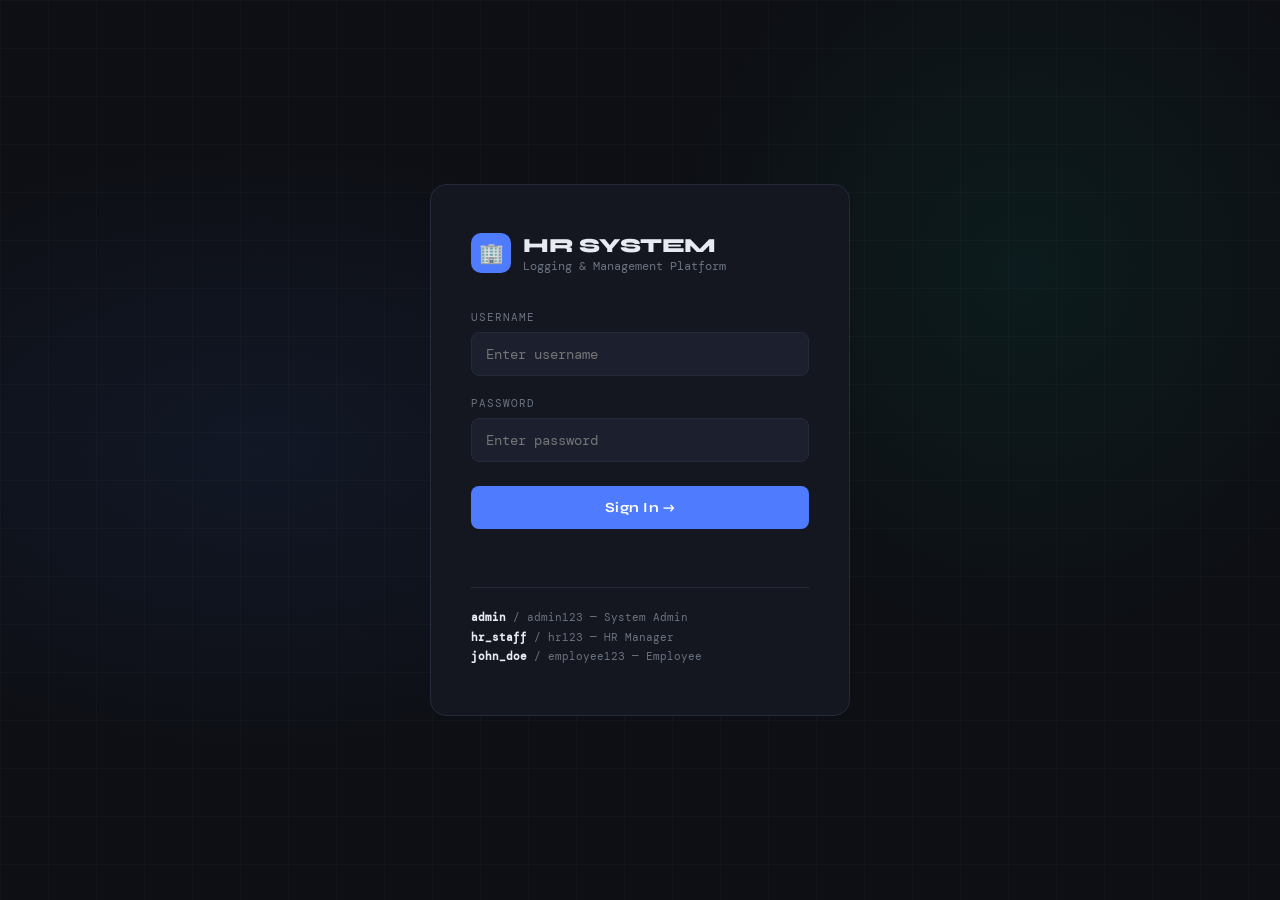
==== frontend/index.html @ c97684c4 "added user management edit functionality for admin" ====
<!DOCTYPE html>
<html lang="en">
<head>
<meta charset="UTF-8" />
<meta name="viewport" content="width=device-width, initial-scale=1.0"/>
<title>HR Logging System</title>
<link href="https://fonts.googleapis.com/css2?family=DM+Mono:wght@300;400;500&family=Syne:wght@400;600;700;800&display=swap" rel="stylesheet"/>
<style>
/* ── RESET & VARS ─────────────────────────────── */
*, *::before, *::after { box-sizing: border-box; margin: 0; padding: 0; }

:root {
  --bg:        #0d0f14;
  --surface:   #141720;
  --panel:     #1b1f2e;
  --border:    #252a3a;
  --accent:    #4f7cff;
  --accent2:   #00e5b0;
  --warn:      #ff6b3d;
  --text:      #e8eaf2;
  --muted:     #6b7280;
  --success:   #22c55e;
  --danger:    #ef4444;
  --pending:   #f59e0b;
  --radius:    8px;
  --mono:      'DM Mono', monospace;
  --display:   'Syne', sans-serif;
}

html, body { height: 100%; background: var(--bg); color: var(--text); font-family: var(--mono); font-size: 14px; }

/* ── SCROLLBAR ──────────────────────────────────── */
::-webkit-scrollbar { width: 4px; }
::-webkit-scrollbar-track { background: var(--bg); }
::-webkit-scrollbar-thumb { background: var(--border); border-radius: 2px; }

/* ── LOGIN PAGE ─────────────────────────────────── */
#login-page {
  min-height: 100vh;
  display: flex;
  align-items: center;
  justify-content: center;
  background: var(--bg);
  position: relative;
  overflow: hidden;
}
#login-page::before {
  content: '';
  position: absolute;
  inset: 0;
  background:
    radial-gradient(ellipse 60% 50% at 20% 50%, rgba(79,124,255,0.08) 0%, transparent 70%),
    radial-gradient(ellipse 40% 60% at 80% 30%, rgba(0,229,176,0.06) 0%, transparent 70%);
  pointer-events: none;
}
.login-grid {
  position: absolute;
  inset: 0;
  background-image:
    linear-gradient(rgba(255,255,255,0.02) 1px, transparent 1px),
    linear-gradient(90deg, rgba(255,255,255,0.02) 1px, transparent 1px);
  background-size: 48px 48px;
  pointer-events: none;
}
.login-card {
  position: relative;
  z-index: 1;
  width: 420px;
  background: var(--surface);
  border: 1px solid var(--border);
  border-radius: 16px;
  padding: 48px 40px;
  animation: fadeUp 0.5s ease both;
}
@keyframes fadeUp {
  from { opacity: 0; transform: translateY(24px); }
  to   { opacity: 1; transform: translateY(0); }
}
.login-logo {
  display: flex;
  align-items: center;
  gap: 12px;
  margin-bottom: 36px;
}
.login-logo-icon {
  width: 40px; height: 40px;
  background: var(--accent);
  border-radius: 10px;
  display: flex; align-items: center; justify-content: center;
  font-size: 20px;
}
.login-logo h1 {
  font-family: var(--display);
  font-size: 20px;
  font-weight: 800;
  letter-spacing: -0.5px;
}
.login-logo span { color: var(--muted); font-size: 12px; font-weight: 400; display: block; }
.login-label { font-size: 11px; color: var(--muted); letter-spacing: 1px; text-transform: uppercase; margin-bottom: 8px; display: block; }
.login-input {
  width: 100%;
  background: var(--panel);
  border: 1px solid var(--border);
  border-radius: var(--radius);
  padding: 12px 14px;
  color: var(--text);
  font-family: var(--mono);
  font-size: 14px;
  outline: none;
  transition: border-color 0.2s;
  margin-bottom: 20px;
}
.login-input:focus { border-color: var(--accent); }
.login-btn {
  width: 100%;
  background: var(--accent);
  color: #fff;
  border: none;
  border-radius: var(--radius);
  padding: 13px;
  font-family: var(--display);
  font-size: 14px;
  font-weight: 700;
  letter-spacing: 0.5px;
  cursor: pointer;
  transition: opacity 0.2s, transform 0.1s;
  margin-top: 4px;
}
.login-btn:hover { opacity: 0.88; }
.login-btn:active { transform: scale(0.98); }
.login-error { color: var(--danger); font-size: 12px; margin-top: 12px; text-align: center; min-height: 18px; }
.login-hint {
  margin-top: 28px;
  border-top: 1px solid var(--border);
  padding-top: 20px;
  font-size: 11px;
  color: var(--muted);
  line-height: 1.8;
}
.login-hint strong { color: var(--text); }

/* ── APP SHELL ──────────────────────────────────── */
#app { display: none; height: 100vh; flex-direction: column; }
#app.visible { display: flex; }

.topbar {
  height: 56px;
  background: var(--surface);
  border-bottom: 1px solid var(--border);
  display: flex;
  align-items: center;
  padding: 0 24px;
  gap: 16px;
  flex-shrink: 0;
}
.topbar-brand {
  font-family: var(--display);
  font-size: 16px;
  font-weight: 800;
  letter-spacing: -0.3px;
  display: flex;
  align-items: center;
  gap: 8px;
}
.topbar-brand-dot { width: 8px; height: 8px; background: var(--accent); border-radius: 50%; }
.topbar-sep { flex: 1; }
.topbar-user {
  display: flex;
  align-items: center;
  gap: 10px;
  font-size: 13px;
}
.topbar-avatar {
  width: 30px; height: 30px;
  background: var(--accent);
  border-radius: 50%;
  display: flex; align-items: center; justify-content: center;
  font-size: 12px;
  font-weight: 600;
  color: #fff;
}
.topbar-role {
  background: var(--panel);
  border: 1px solid var(--border);
  border-radius: 4px;
  padding: 2px 8px;
  font-size: 10px;
  letter-spacing: 1px;
  text-transform: uppercase;
  color: var(--accent2);
}
.logout-btn {
  background: transparent;
  border: 1px solid var(--border);
  color: var(--muted);
  border-radius: var(--radius);
  padding: 5px 12px;
  font-family: var(--mono);
  font-size: 12px;
  cursor: pointer;
  transition: all 0.2s;
}
.logout-btn:hover { border-color: var(--danger); color: var(--danger); }

.main-layout {
  display: flex;
  flex: 1;
  overflow: hidden;
}

/* ── SIDEBAR ────────────────────────────────────── */
.sidebar {
  width: 220px;
  background: var(--surface);
  border-right: 1px solid var(--border);
  display: flex;
  flex-direction: column;
  padding: 20px 0;
  flex-shrink: 0;
  overflow-y: auto;
}
.nav-section { padding: 0 12px; margin-bottom: 24px; }
.nav-label { font-size: 10px; color: var(--muted); letter-spacing: 1.5px; text-transform: uppercase; padding: 0 8px; margin-bottom: 8px; display: block; }
.nav-item {
  display: flex;
  align-items: center;
  gap: 10px;
  padding: 9px 10px;
  border-radius: var(--radius);
  color: var(--muted);
  cursor: pointer;
  font-size: 13px;
  transition: all 0.15s;
  border: 1px solid transparent;
  margin-bottom: 2px;
  user-select: none;
}
.nav-item:hover { background: var(--panel); color: var(--text); }
.nav-item.active { background: rgba(79,124,255,0.12); color: var(--accent); border-color: rgba(79,124,255,0.2); }
.nav-icon { font-size: 15px; width: 18px; text-align: center; }

/* ── CONTENT ────────────────────────────────────── */
.content {
  flex: 1;
  overflow-y: auto;
  padding: 28px 32px;
  background: var(--bg);
}
.page { display: none; animation: fadeIn 0.25s ease; }
.page.active { display: block; }
@keyframes fadeIn { from { opacity: 0; } to { opacity: 1; } }

.page-header {
  display: flex;
  align-items: flex-start;
  justify-content: space-between;
  margin-bottom: 28px;
}
.page-title { font-family: var(--display); font-size: 22px; font-weight: 800; letter-spacing: -0.5px; }
.page-sub { color: var(--muted); font-size: 12px; margin-top: 4px; }

/* ── STAT CARDS ─────────────────────────────────── */
.stats-grid { display: grid; grid-template-columns: repeat(auto-fit, minmax(180px, 1fr)); gap: 16px; margin-bottom: 28px; }
.stat-card {
  background: var(--surface);
  border: 1px solid var(--border);
  border-radius: 12px;
  padding: 20px;
  position: relative;
  overflow: hidden;
}
.stat-card::before {
  content: '';
  position: absolute;
  top: 0; left: 0; right: 0;
  height: 2px;
  background: var(--accent);
}
.stat-card.green::before { background: var(--success); }
.stat-card.amber::before { background: var(--pending); }
.stat-card.red::before   { background: var(--danger); }
.stat-label { font-size: 11px; color: var(--muted); text-transform: uppercase; letter-spacing: 1px; margin-bottom: 10px; }
.stat-value { font-family: var(--display); font-size: 32px; font-weight: 800; letter-spacing: -1px; }
.stat-icon { position: absolute; right: 16px; top: 16px; font-size: 22px; opacity: 0.2; }

/* ── TABLE ──────────────────────────────────────── */
.table-wrap {
  background: var(--surface);
  border: 1px solid var(--border);
  border-radius: 12px;
  overflow: hidden;
  margin-bottom: 24px;
}
.table-header {
  padding: 16px 20px;
  border-bottom: 1px solid var(--border);
  display: flex;
  align-items: center;
  justify-content: space-between;
}
.table-title { font-family: var(--display); font-size: 14px; font-weight: 700; }
table { width: 100%; border-collapse: collapse; }
th {
  text-align: left;
  padding: 10px 16px;
  font-size: 10px;
  letter-spacing: 1.2px;
  text-transform: uppercase;
  color: var(--muted);
  background: var(--panel);
  border-bottom: 1px solid var(--border);
  font-weight: 500;
}
td {
  padding: 12px 16px;
  border-bottom: 1px solid rgba(37,42,58,0.6);
  font-size: 13px;
  vertical-align: middle;
}
tr:last-child td { border-bottom: none; }
tr:hover td { background: rgba(255,255,255,0.015); }

/* ── BADGES ─────────────────────────────────────── */
.badge {
  display: inline-block;
  padding: 2px 9px;
  border-radius: 20px;
  font-size: 10px;
  letter-spacing: 0.5px;
  text-transform: uppercase;
  font-weight: 500;
}
.badge-pending  { background: rgba(245,158,11,0.15);  color: var(--pending); border: 1px solid rgba(245,158,11,0.3); }
.badge-approved { background: rgba(34,197,94,0.15);   color: var(--success); border: 1px solid rgba(34,197,94,0.3); }
.badge-rejected { background: rgba(239,68,68,0.15);   color: var(--danger);  border: 1px solid rgba(239,68,68,0.3); }
.badge-admin    { background: rgba(239,68,68,0.12);   color: #f87171;        border: 1px solid rgba(239,68,68,0.2); }
.badge-hr       { background: rgba(0,229,176,0.12);   color: var(--accent2); border: 1px solid rgba(0,229,176,0.2); }
.badge-employee { background: rgba(79,124,255,0.12);  color: var(--accent);  border: 1px solid rgba(79,124,255,0.2); }

/* ── BUTTONS ─────────────────────────────────────── */
.btn {
  padding: 8px 16px;
  border-radius: var(--radius);
  border: none;
  font-family: var(--mono);
  font-size: 12px;
  cursor: pointer;
  transition: all 0.15s;
  display: inline-flex;
  align-items: center;
  gap: 6px;
}
.btn-primary { background: var(--accent); color: #fff; }
.btn-primary:hover { opacity: 0.85; }
.btn-success { background: rgba(34,197,94,0.15); color: var(--success); border: 1px solid rgba(34,197,94,0.3); }
.btn-success:hover { background: rgba(34,197,94,0.25); }
.btn-danger  { background: rgba(239,68,68,0.15);  color: var(--danger);  border: 1px solid rgba(239,68,68,0.3); }
.btn-danger:hover  { background: rgba(239,68,68,0.25); }
.btn-ghost   { background: transparent; color: var(--muted); border: 1px solid var(--border); }
.btn-ghost:hover   { color: var(--text); border-color: var(--muted); }
.btn-sm { padding: 5px 10px; font-size: 11px; }

/* ── FORMS & MODALS ──────────────────────────────── */
.modal-overlay {
  position: fixed; inset: 0;
  background: rgba(0,0,0,0.7);
  display: flex; align-items: center; justify-content: center;
  z-index: 1000;
  opacity: 0; pointer-events: none;
  transition: opacity 0.2s;
}
.modal-overlay.open { opacity: 1; pointer-events: all; }
.modal {
  background: var(--surface);
  border: 1px solid var(--border);
  border-radius: 16px;
  padding: 32px;
  width: 460px;
  max-width: 95vw;
  transform: translateY(16px);
  transition: transform 0.2s;
  max-height: 90vh;
  overflow-y: auto;
}
.modal-overlay.open .modal { transform: translateY(0); }
.modal-title { font-family: var(--display); font-size: 18px; font-weight: 700; margin-bottom: 24px; }
.form-row { margin-bottom: 16px; }
.form-label { font-size: 11px; color: var(--muted); letter-spacing: 1px; text-transform: uppercase; display: block; margin-bottom: 6px; }
.form-input, .form-select, .form-textarea {
  width: 100%;
  background: var(--panel);
  border: 1px solid var(--border);
  border-radius: var(--radius);
  padding: 10px 12px;
  color: var(--text);
  font-family: var(--mono);
  font-size: 13px;
  outline: none;
  transition: border-color 0.2s;
}
.form-input:focus, .form-select:focus, .form-textarea:focus { border-color: var(--accent); }
.form-select option { background: var(--panel); }
.form-textarea { resize: vertical; min-height: 80px; }
.form-row-2 { display: grid; grid-template-columns: 1fr 1fr; gap: 12px; }
.modal-actions { display: flex; gap: 10px; justify-content: flex-end; margin-top: 24px; }

/* ── ATTENDANCE CLOCK ─────────────────────────────── */
.clock-card {
  background: var(--surface);
  border: 1px solid var(--border);
  border-radius: 16px;
  padding: 32px;
  display: flex;
  align-items: center;
  gap: 32px;
  margin-bottom: 24px;
}
.clock-time {
  font-family: var(--display);
  font-size: 48px;
  font-weight: 800;
  letter-spacing: -2px;
  color: var(--accent);
  min-width: 200px;
}
.clock-date { color: var(--muted); font-size: 13px; margin-top: 4px; }
.clock-actions { display: flex; gap: 12px; }
.clock-btn {
  padding: 14px 28px;
  border-radius: 10px;
  border: none;
  font-family: var(--display);
  font-size: 14px;
  font-weight: 700;
  cursor: pointer;
  transition: all 0.15s;
}
.clock-in  { background: var(--success); color: #fff; }
.clock-in:hover  { opacity: 0.85; }
.clock-out { background: var(--danger); color: #fff; }
.clock-out:hover { opacity: 0.85; }
.clock-btn:disabled { opacity: 0.35; cursor: not-allowed; }

/* ── TOAST ───────────────────────────────────────── */
#toast {
  position: fixed; bottom: 28px; right: 28px;
  background: var(--panel);
  border: 1px solid var(--border);
  border-radius: 10px;
  padding: 14px 20px;
  font-size: 13px;
  z-index: 9999;
  transform: translateY(80px);
  opacity: 0;
  transition: all 0.3s;
  max-width: 320px;
}
#toast.show { transform: translateY(0); opacity: 1; }
#toast.success { border-color: rgba(34,197,94,0.4); color: var(--success); }
#toast.error   { border-color: rgba(239,68,68,0.4);  color: var(--danger); }

/* ── EMPTY STATE ─────────────────────────────────── */
.empty {
  text-align: center;
  padding: 48px 24px;
  color: var(--muted);
  font-size: 13px;
}
.empty-icon { font-size: 32px; margin-bottom: 12px; }

/* ── PROFILE CARD ────────────────────────────────── */
.profile-card {
  background: var(--surface);
  border: 1px solid var(--border);
  border-radius: 16px;
  padding: 32px;
  display: flex;
  align-items: center;
  gap: 24px;
  margin-bottom: 24px;
}
.profile-avatar {
  width: 64px; height: 64px;
  background: linear-gradient(135deg, var(--accent), var(--accent2));
  border-radius: 16px;
  display: flex; align-items: center; justify-content: center;
  font-family: var(--display);
  font-size: 24px;
  font-weight: 800;
  color: #fff;
  flex-shrink: 0;
}
.profile-name { font-family: var(--display); font-size: 20px; font-weight: 700; }
.profile-meta { color: var(--muted); font-size: 12px; margin-top: 4px; }
.profile-meta span { color: var(--text); }

.info-grid {
  display: grid;
  grid-template-columns: repeat(auto-fit, minmax(200px, 1fr));
  gap: 16px;
  margin-bottom: 24px;
}
.info-item {
  background: var(--surface);
  border: 1px solid var(--border);
  border-radius: 10px;
  padding: 16px;
}
.info-key { font-size: 10px; color: var(--muted); letter-spacing: 1px; text-transform: uppercase; margin-bottom: 6px; }
.info-val { font-size: 14px; color: var(--text); }
</style>
</head>
<body>

<!-- ═══════════ LOGIN ═══════════ -->
<div id="login-page">
  <div class="login-grid"></div>
  <div class="login-card">
    <div class="login-logo">
      <div class="login-logo-icon">🏢</div>
      <div>
        <h1>HR SYSTEM</h1>
        <span>Logging & Management Platform</span>
      </div>
    </div>
    <label class="login-label">Username</label>
    <input class="login-input" id="login-user" type="text" placeholder="Enter username" autocomplete="off"/>
    <label class="login-label">Password</label>
    <input class="login-input" id="login-pass" type="password" placeholder="Enter password"/>
    <button class="login-btn" onclick="doLogin()">Sign In →</button>
    <div class="login-error" id="login-err"></div>
    <div class="login-hint">
      <strong>admin</strong> / admin123 — System Admin<br>
      <strong>hr_staff</strong> / hr123 — HR Manager<br>
      <strong>john_doe</strong> / employee123 — Employee
    </div>
  </div>
</div>

<!-- ═══════════ APP ═══════════ -->
<div id="app">
  <!-- Topbar -->
  <div class="topbar">
    <div class="topbar-brand">
      <div class="topbar-brand-dot"></div>
      HR LOGGING SYSTEM
    </div>
    <div class="topbar-sep"></div>
    <div class="topbar-user">
      <div class="topbar-avatar" id="top-avatar">?</div>
      <span id="top-name">—</span>
      <span class="topbar-role" id="top-role">—</span>
      <button class="logout-btn" onclick="doLogout()">Logout</button>
    </div>
  </div>

  <div class="main-layout">
    <!-- Sidebar -->
    <div class="sidebar" id="sidebar"></div>

    <!-- Content -->
    <div class="content">

      <!-- ── Dashboard ── -->
      <div class="page active" id="page-dashboard">
        <div class="page-header">
          <div>
            <div class="page-title">Dashboard</div>
            <div class="page-sub" id="dash-greeting">Welcome back</div>
          </div>
          <button class="btn btn-primary" onclick="loadDashboard()">↻ Refresh</button>
        </div>
        <div class="stats-grid" id="stats-grid"></div>
        <div id="dash-extra"></div>
      </div>

      <!-- ── Attendance ── -->
      <div class="page" id="page-attendance">
        <div class="page-header">
          <div>
            <div class="page-title">Attendance</div>
            <div class="page-sub">Track your daily time in / time out</div>
          </div>
        </div>
        <div class="clock-card">
          <div>
            <div class="clock-time" id="live-clock">--:--:--</div>
            <div class="clock-date" id="live-date">—</div>
          </div>
          <div class="clock-actions">
            <button class="clock-btn clock-in"  id="btn-timein"  onclick="doTimeIn()">⏺ Time In</button>
            <button class="clock-btn clock-out" id="btn-timeout" onclick="doTimeOut()">⏹ Time Out</button>
          </div>
        </div>
        <div class="table-wrap">
          <div class="table-header"><span class="table-title">Recent Attendance (Last 30 Days)</span></div>
          <table><thead><tr><th>Date</th><th>Time In</th><th>Time Out</th><th>Hours</th><th>Overtime</th></tr></thead>
          <tbody id="attendance-tbody"></tbody></table>
        </div>
      </div>

      <!-- ── Leave ── -->
      <div class="page" id="page-leave">
        <div class="page-header">
          <div>
            <div class="page-title">Leave Requests</div>
            <div class="page-sub">Submit and track your leave applications</div>
          </div>
          <button class="btn btn-primary" onclick="openLeaveModal()">+ New Request</button>
        </div>
        <div class="table-wrap">
          <div class="table-header"><span class="table-title">My Leave History</span></div>
          <table><thead><tr><th>Type</th><th>From</th><th>To</th><th>Reason</th><th>Status</th><th>Applied</th></tr></thead>
          <tbody id="leave-tbody"></tbody></table>
        </div>
      </div>

      <!-- ── HR: All Attendance ── -->
      <div class="page" id="page-hr-attendance">
        <div class="page-header">
          <div><div class="page-title">Attendance Monitor</div><div class="page-sub">All employee attendance logs</div></div>
          <button class="btn btn-primary" onclick="loadHRAttendance()">↻ Refresh</button>
        </div>
        <div class="table-wrap">
          <table><thead><tr><th>Employee</th><th>Dept</th><th>Date</th><th>Time In</th><th>Time Out</th><th>Hours</th><th>OT</th></tr></thead>
          <tbody id="hr-attendance-tbody"></tbody></table>
        </div>
      </div>

      <!-- ── HR: Leave Approvals ── -->
      <div class="page" id="page-hr-leave">
        <div class="page-header">
          <div><div class="page-title">Leave Approvals</div><div class="page-sub">Review and manage leave requests</div></div>
          <button class="btn btn-primary" onclick="loadHRLeave()">↻ Refresh</button>
        </div>
        <div class="table-wrap">
          <table><thead><tr><th>Employee</th><th>Dept</th><th>Type</th><th>From</th><th>To</th><th>Reason</th><th>Status</th><th>Action</th></tr></thead>
          <tbody id="hr-leave-tbody"></tbody></table>
        </div>
      </div>

      <!-- ── HR: Reports ── -->
      <div class="page" id="page-hr-reports">
        <div class="page-header">
          <div><div class="page-title">Reports</div><div class="page-sub">Generate workforce insights</div></div>
          <button class="btn btn-primary" onclick="loadHRReports()">↻ Refresh</button>
        </div>
        <div class="stats-grid" id="report-stats"></div>
        <div id="report-extra"></div>
      </div>

      <!-- ── Admin: Users ── -->
      <div class="page" id="page-admin-users">
        <div class="page-header">
          <div><div class="page-title">User Management</div><div class="page-sub">Create and manage accounts</div></div>
          <button class="btn btn-primary" onclick="openUserModal()">+ Add User</button>
        </div>
        <div class="table-wrap">
          <table><thead><tr><th>Name</th><th>Username</th><th>Role</th><th>Department</th><th>Email</th><th>Created</th><th>Actions</th></tr></thead>
          <tbody id="users-tbody"></tbody></table>
        </div>
      </div>

      <!-- ── Admin: Logs ── -->
      <div class="page" id="page-admin-logs">
        <div class="page-header">
          <div><div class="page-title">System Logs</div><div class="page-sub">Full audit trail</div></div>
          <button class="btn btn-primary" onclick="loadLogs()">↻ Refresh</button>
        </div>
        <div class="table-wrap">
          <table><thead><tr><th>Timestamp</th><th>User ID</th><th>Action</th><th>Details</th></tr></thead>
          <tbody id="logs-tbody"></tbody></table>
        </div>
      </div>

      <!-- ── Profile ── -->
      <div class="page" id="page-profile">
        <div class="page-header">
          <div><div class="page-title">My Profile</div><div class="page-sub">Personal information</div></div>
          <div style="display:flex;gap:10px">
            <button class="btn btn-ghost" onclick="openSecurityQuestionModal()">🔐 Security Question</button>
            <button class="btn btn-primary" onclick="openChangePasswordModal()">🔑 Change Password</button>
          </div>
        </div>
        <div id="last-login-banner" style="display:none;margin-bottom:16px"></div>
        <div id="profile-content"></div>
      </div>

    </div><!-- /content -->
  </div><!-- /main-layout -->
</div><!-- /app -->

<!-- ── Modals ── -->
<div class="modal-overlay" id="modal-leave">
  <div class="modal">
    <div class="modal-title">📅 Submit Leave Request</div>
    <div class="form-row">
      <label class="form-label">Leave Type</label>
      <select class="form-select" id="lv-type">
        <option>Vacation</option><option>Sick Leave</option><option>Emergency</option><option>Maternity/Paternity</option><option>Other</option>
      </select>
    </div>
    <div class="form-row-2">
      <div class="form-row">
        <label class="form-label">Start Date</label>
        <input class="form-input" type="date" id="lv-start"/>
      </div>
      <div class="form-row">
        <label class="form-label">End Date</label>
        <input class="form-input" type="date" id="lv-end"/>
      </div>
    </div>
    <div class="form-row">
      <label class="form-label">Reason</label>
      <textarea class="form-textarea" id="lv-reason" placeholder="Brief reason for leave..."></textarea>
    </div>
    <div class="modal-actions">
      <button class="btn btn-ghost" onclick="closeModal('modal-leave')">Cancel</button>
      <button class="btn btn-primary" onclick="submitLeave()">Submit Request</button>
    </div>
  </div>
</div>

<div class="modal-overlay" id="modal-user">
  <div class="modal">
    <div class="modal-title" id="user-modal-title">👤 Create User</div>
    <div class="form-row-2">
      <div class="form-row">
        <label class="form-label">Full Name</label>
        <input class="form-input" id="u-name" placeholder="Full Name"/>
      </div>
      <div class="form-row">
        <label class="form-label">Username</label>
        <input class="form-input" id="u-username" placeholder="username"/>
      </div>
    </div>
    <div class="form-row-2">
      <div class="form-row">
        <label class="form-label">Password</label>
        <input class="form-input" type="password" id="u-password" placeholder="Password"/>
      </div>
      <div class="form-row">
        <label class="form-label">Role</label>
        <select class="form-select" id="u-role">
          <option value="employee">Employee</option>
          <option value="hr">HR Staff</option>
          <option value="admin">Admin</option>
        </select>
      </div>
    </div>
    <div class="form-row-2">
      <div class="form-row">
        <label class="form-label">Department</label>
        <input class="form-input" id="u-dept" placeholder="e.g. Engineering"/>
      </div>
      <div class="form-row">
        <label class="form-label">Email</label>
        <input class="form-input" id="u-email" placeholder="email@company.com"/>
      </div>
    </div>
    <div class="modal-actions">
      <button class="btn btn-ghost" onclick="closeModal('modal-user')">Cancel</button>
      <button class="btn btn-primary" onclick="saveUser()">Create User</button>
    </div>
  </div>
</div>

<!-- ── Change Password Modal ── -->
<div class="modal-overlay" id="modal-change-password">
  <div class="modal">
    <div class="modal-title">🔑 Change Password</div>
    <div style="background:rgba(79,124,255,0.08);border:1px solid rgba(79,124,255,0.2);border-radius:8px;padding:12px 14px;margin-bottom:18px;font-size:12px;color:var(--muted);line-height:1.7">
      ⚠️ Re-authentication required. You must enter your current password and answer your security question to proceed.
    </div>
    <div class="form-row">
      <label class="form-label">Current Password <span style="color:var(--danger)">*</span></label>
      <input class="form-input" type="password" id="cp-current" placeholder="Your current password" autocomplete="current-password"/>
    </div>
    <div class="form-row">
      <label class="form-label" id="cp-sec-question-label">Security Question</label>
      <input class="form-input" type="text" id="cp-sec-answer" placeholder="Your answer" autocomplete="off"/>
    </div>
    <hr style="border-color:var(--border);margin:16px 0"/>
    <div class="form-row">
      <label class="form-label">New Password <span style="color:var(--danger)">*</span></label>
      <input class="form-input" type="password" id="cp-new" placeholder="Min 8 chars, upper, lower, digit, symbol" autocomplete="new-password" oninput="checkPasswordStrength(this.value)"/>
      <div id="cp-strength-bar" style="margin-top:6px;height:4px;border-radius:2px;background:var(--border);overflow:hidden"><div id="cp-strength-fill" style="height:100%;width:0%;transition:width 0.3s,background 0.3s"></div></div>
      <div id="cp-strength-label" style="font-size:10px;color:var(--muted);margin-top:4px"></div>
    </div>
    <div class="form-row">
      <label class="form-label">Confirm New Password <span style="color:var(--danger)">*</span></label>
      <input class="form-input" type="password" id="cp-confirm" placeholder="Repeat new password" autocomplete="new-password"/>
    </div>
    <div id="cp-error" style="color:var(--danger);font-size:12px;min-height:16px;margin-bottom:4px"></div>
    <div class="modal-actions">
      <button class="btn btn-ghost" onclick="closeModal('modal-change-password')">Cancel</button>
      <button class="btn btn-primary" onclick="submitChangePassword()">Change Password</button>
    </div>
  </div>
</div>

<!-- ── Security Question Modal ── -->
<div class="modal-overlay" id="modal-security-question">
  <div class="modal">
    <div class="modal-title">🔐 Security Question Setup</div>
    <div style="font-size:12px;color:var(--muted);margin-bottom:18px;line-height:1.6">
      Your security question will be required to verify your identity when changing your password. Choose a question with a unique, personal answer.
    </div>
    <div class="form-row">
      <label class="form-label">Question</label>
      <select class="form-select" id="sq-question"></select>
    </div>
    <div class="form-row">
      <label class="form-label">Your Answer</label>
      <input class="form-input" type="text" id="sq-answer" placeholder="Answer (case-insensitive)" autocomplete="off"/>
    </div>
    <div id="sq-error" style="color:var(--danger);font-size:12px;min-height:16px;margin-bottom:4px"></div>
    <div class="modal-actions">
      <button class="btn btn-ghost" onclick="closeModal('modal-security-question')">Cancel</button>
      <button class="btn btn-primary" onclick="saveSecurityQuestion()">Save Question</button>
    </div>
  </div>
</div>

<!-- ── Edit User Modal ── -->
<div class="modal-overlay" id="modal-edit-user">
  <div class="modal">
    <div class="modal-title">✏️ Edit User</div>
    <input type="hidden" id="eu-id"/>
    <div class="form-row-2">
      <div class="form-row">
        <label class="form-label">Full Name</label>
        <input class="form-input" id="eu-name" placeholder="Full Name"/>
      </div>
      <div class="form-row">
        <label class="form-label">Username</label>
        <input class="form-input" id="eu-username" placeholder="username"/>
      </div>
    </div>
    <div class="form-row-2">
      <div class="form-row">
        <label class="form-label">Role</label>
        <select class="form-select" id="eu-role">
          <option value="employee">Employee</option>
          <option value="hr">HR Staff</option>
          <option value="admin">Admin</option>
        </select>
      </div>
      <div class="form-row">
        <label class="form-label">Department</label>
        <input class="form-input" id="eu-dept" placeholder="e.g. Engineering"/>
      </div>
    </div>
    <div class="form-row">
      <label class="form-label">Email</label>
      <input class="form-input" id="eu-email" placeholder="email@company.com"/>
    </div>
    <hr style="border-color:var(--border);margin:8px 0 16px"/>
    <div style="font-size:11px;color:var(--muted);letter-spacing:1px;text-transform:uppercase;margin-bottom:10px">Reset Password <span style="color:var(--border);font-size:10px">(optional)</span></div>
    <div class="form-row-2">
      <div class="form-row">
        <label class="form-label">New Password</label>
        <input class="form-input" type="password" id="eu-new-password" placeholder="Leave blank to keep current" autocomplete="new-password"/>
      </div>
      <div class="form-row">
        <label class="form-label">Confirm Password</label>
        <input class="form-input" type="password" id="eu-confirm-password" placeholder="Repeat new password" autocomplete="new-password"/>
      </div>
    </div>
    <div id="eu-error" style="color:var(--danger);font-size:12px;min-height:16px;margin-bottom:4px"></div>
    <div class="modal-actions">
      <button class="btn btn-ghost" onclick="closeModal('modal-edit-user')">Cancel</button>
      <button class="btn btn-primary" onclick="submitEditUser()">Save Changes</button>
    </div>
  </div>
</div>

<!-- ── Reauth Modal ── -->
<div class="modal-overlay" id="modal-reauth">
  <div class="modal">
    <div class="modal-title">🔒 Confirm Action</div>
    <p id="reauth-message" style="font-size:13px;color:var(--muted);margin-bottom:18px;line-height:1.6"></p>
    <div class="form-row">
      <label class="form-label">Your Password</label>
      <input class="form-input" type="password" id="reauth-password-input" placeholder="Enter your password"/>
    </div>
    <div id="reauth-error" style="color:var(--danger);font-size:12px;min-height:16px;margin-bottom:4px"></div>
    <div class="modal-actions">
      <button class="btn btn-ghost" onclick="closeReauthModal()">Cancel</button>
      <button class="btn btn-primary" onclick="submitReauth()">Confirm</button>
    </div>
  </div>
</div>

<div id="toast"></div>
<script src="authguard.js"></script>

<script>
const API = '';
let currentUser = null;



// ── UTILS ────────────────────────────────────────────────────────────────────
const $ = id => document.getElementById(id);
function toast(msg, type = 'success') {
  const el = $('toast');
  el.textContent = msg;
  el.className = `show ${type}`;
  setTimeout(() => el.className = '', 2800);
}
function fmt(iso) {
  if (!iso) return '—';
  return new Date(iso).toLocaleTimeString([], {hour:'2-digit', minute:'2-digit'});
}
function fmtDate(iso) {
  if (!iso) return '—';
  return iso.split('T')[0];
}
function calcHours(tin, tout) {
  if (!tin || !tout) return '—';
  const h = (new Date(tout) - new Date(tin)) / 3600000;
  return h.toFixed(2) + 'h';
}
function openModal(id)  { $(id).classList.add('open'); }
function closeModal(id) { $(id).classList.remove('open'); }

async function api(path, method = 'GET', body = null) {
  const headers = {
    'Content-Type': 'application/json'
  };
  const token = localStorage.getItem('access_token');
  if (token) {
    headers['Authorization'] = `Bearer ${token}`;
  }
  const opts = { method, headers };
  if (body) opts.body = JSON.stringify(body);
  const r = await fetch(API + path, opts);
  const isReauthEndpoint = path === '/api/login'
    || path.includes('/review')
    || (path.startsWith('/api/users/') && method === 'PUT');
  if (r.status === 401 && !isReauthEndpoint) {
      doLogout();
      toast("Session expired. Please log in again.", "error");
      return { error: "Unauthorized" };
  }
  if (r.status === 423) {
    const data = await r.json();
    return { error: data.error, locked: true };
  }

  return r.json();
}

// ── AUTH ─────────────────────────────────────────────────────────────────────
async function doLogin() {
  const username = $('login-user').value.trim();
  const password = $('login-pass').value;
  if (!username || !password) { $('login-err').textContent = 'Please enter credentials'; return; }
  const res = await api('/api/login', 'POST', {username, password});
  if (res.error) {
    $('login-err').textContent = res.error;
    if (res.locked) {
      $('login-err').style.color = 'var(--warn)';   
      $('login-pass').disabled = true;
      $('login-user').disabled = true;
    }
    return;
  }
  // Re-enable inputs on success 
  $('login-pass').disabled = false;
  $('login-user').disabled = false;
  if (res.error) { $('login-err').textContent = res.error; return; }
  localStorage.setItem('access_token', res.token);
  currentUser = res.user;
  localStorage.setItem('current_user', JSON.stringify(res.user));
  // Store last login info for banner display on profile (#12)
  localStorage.setItem('last_login', res.last_login || '');
  localStorage.setItem('last_failed_login', res.last_failed_login || '');
  $('login-err').textContent = '';
  $('login-page').style.display = 'none';
  $('app').classList.add('visible');
  $('top-name').textContent = currentUser.full_name;
  $('top-role').textContent = currentUser.role.toUpperCase();
  $('top-avatar').textContent = currentUser.full_name.charAt(0).toUpperCase();
  buildSidebar();
  showPage('dashboard');
}
$('login-pass').addEventListener('keydown', e => e.key === 'Enter' && doLogin());
$('login-user').addEventListener('keydown', e => e.key === 'Enter' && $('login-pass').focus());

function doLogout() {
  currentUser = null;
  localStorage.removeItem('access_token');
  localStorage.removeItem('current_user');
  localStorage.removeItem('last_login');
  localStorage.removeItem('last_failed_login');
  $('app').classList.remove('visible');
  $('login-page').style.display = 'flex';
  $('login-user').value = '';
  $('login-pass').value = '';
}

// ── SIDEBAR ──────────────────────────────────────────────────────────────────
function buildSidebar() {
  const role = currentUser.role;
  let html = '';

  html += `<div class="nav-section"><span class="nav-label">Main</span>
    <div class="nav-item" onclick="showPage('dashboard')"><span class="nav-icon">⬛</span> Dashboard</div>
    <div class="nav-item" onclick="showPage('profile')"><span class="nav-icon">👤</span> My Profile</div>
  </div>`;

  if (role === 'employee' || role === 'hr' || role === 'admin') {
    html += `<div class="nav-section"><span class="nav-label">Employee</span>
      <div class="nav-item" onclick="showPage('attendance')"><span class="nav-icon">🕐</span> Attendance</div>
      <div class="nav-item" onclick="showPage('leave')"><span class="nav-icon">📅</span> Leave Requests</div>
    </div>`;
  }

  if (role === 'hr' || role === 'admin') {
    html += `<div class="nav-section"><span class="nav-label">HR Tools</span>
      <div class="nav-item" onclick="showPage('hr-attendance')"><span class="nav-icon">📋</span> Attendance Log</div>
      <div class="nav-item" onclick="showPage('hr-leave')"><span class="nav-icon">✅</span> Leave Approvals</div>
      <div class="nav-item" onclick="showPage('hr-reports')"><span class="nav-icon">📊</span> Reports</div>
    </div>`;
  }

  if (role === 'admin') {
    html += `<div class="nav-section"><span class="nav-label">Admin</span>
      <div class="nav-item" onclick="showPage('admin-users')"><span class="nav-icon">👥</span> User Management</div>
      <div class="nav-item" onclick="showPage('admin-logs')"><span class="nav-icon">🔍</span> System Logs</div>
    </div>`;
  }

  $('sidebar').innerHTML = html;
}

function showPage(name) {
  if (!AuthGuard.enforce(name)) return;
  document.querySelectorAll('.page').forEach(p => p.classList.remove('active'));
  document.querySelectorAll('.nav-item').forEach(n => n.classList.remove('active'));
  $(`page-${name}`).classList.add('active');
  const items = document.querySelectorAll('.nav-item');
  items.forEach(i => { if (i.getAttribute('onclick')?.includes(name)) i.classList.add('active'); });

  const loaders = {
    'dashboard':       loadDashboard,
    'attendance':      loadAttendance,
    'leave':           loadLeave,
    'hr-attendance':   loadHRAttendance,
    'hr-leave':        loadHRLeave,
    'hr-reports':      loadHRReports,
    'admin-users':     loadUsers,
    'admin-logs':      loadLogs,
    'profile':         loadProfile,
  };
  if (loaders[name]) loaders[name]();
}

// ── DASHBOARD ────────────────────────────────────────────────────────────────
async function loadDashboard() {
  const role = currentUser.role;
  $('dash-greeting').textContent = `Welcome back, ${currentUser.full_name} · ${new Date().toDateString()}`;
  const summary = await api('/api/reports/summary');

  const statsEl = $('stats-grid');
  if (role === 'admin' || role === 'hr') {
    statsEl.innerHTML = `
      <div class="stat-card"><span class="stat-icon">👥</span><div class="stat-label">Total Users</div><div class="stat-value">${summary.total_users}</div></div>
      <div class="stat-card green"><span class="stat-icon">✅</span><div class="stat-label">Present Today</div><div class="stat-value">${summary.present_today}</div></div>
      <div class="stat-card amber"><span class="stat-icon">📅</span><div class="stat-label">Pending Leaves</div><div class="stat-value">${summary.pending_leave}</div></div>
      <div class="stat-card"><span class="stat-icon">⏰</span><div class="stat-label">Total OT Hours</div><div class="stat-value">${summary.total_overtime_hours}</div></div>
    `;
  } else {
    const att = await api(`/api/attendance/${currentUser._id}`);
    const lvs = await api(`/api/leave/${currentUser._id}`);
    const todayRec = att.find(a => a.date === new Date().toISOString().split('T')[0]);
    const pendingLvs = lvs.filter(l => l.status === 'pending').length;
    statsEl.innerHTML = `
      <div class="stat-card ${todayRec?.time_in ? 'green' : 'red'}">
        <span class="stat-icon">🕐</span>
        <div class="stat-label">Today Status</div>
        <div class="stat-value" style="font-size:20px">${todayRec?.time_in ? (todayRec?.time_out ? 'Completed' : 'Clocked In') : 'Absent'}</div>
      </div>
      <div class="stat-card"><span class="stat-icon">📅</span><div class="stat-label">Pending Leaves</div><div class="stat-value">${pendingLvs}</div></div>
      <div class="stat-card"><span class="stat-icon">📋</span><div class="stat-label">Attendance Records</div><div class="stat-value">${att.length}</div></div>
    `;
  }
}

// ── LIVE CLOCK ────────────────────────────────────────────────────────────────
setInterval(() => {
  if (!$('live-clock')) return;
  const now = new Date();
  $('live-clock').textContent = now.toLocaleTimeString();
  $('live-date').textContent = now.toDateString();
}, 1000);

// ── ATTENDANCE ────────────────────────────────────────────────────────────────
async function loadAttendance() {
  const records = await api(`/api/attendance/${currentUser._id}`);
  const today = new Date().toISOString().split('T')[0];
  const todayRec = records.find(r => r.date === today);
  $('btn-timein').disabled  = !!(todayRec?.time_in);
  $('btn-timeout').disabled = !!(todayRec?.time_out) || !(todayRec?.time_in);
  const tbody = $('attendance-tbody');
  if (!records.length) { tbody.innerHTML = `<tr><td colspan="5"><div class="empty"><div class="empty-icon">📋</div>No records yet</div></td></tr>`; return; }
  tbody.innerHTML = records.map(r => {
    const hrs = r.time_in && r.time_out ? ((new Date(r.time_out)-new Date(r.time_in))/3600000).toFixed(2)+'h' : '—';
    return `<tr><td>${r.date}</td><td>${fmt(r.time_in)}</td><td>${fmt(r.time_out)}</td><td>${hrs}</td><td>${r.overtime_hours > 0 ? '+'+r.overtime_hours+'h' : '—'}</td></tr>`;
  }).join('');
}

async function doTimeIn() {
  const res = await api('/api/attendance/timein', 'POST', {user_id: currentUser._id});
  if (res.error) { toast(res.error, 'error'); return; }
  toast(`✅ Timed in at ${fmt(res.time)}`);
  loadAttendance();
}
async function doTimeOut() {
  const res = await api('/api/attendance/timeout', 'POST', {user_id: currentUser._id});
  if (res.error) { toast(res.error, 'error'); return; }
  toast(`✅ Timed out · ${res.hours_worked}h worked · OT: ${res.overtime}h`);
  loadAttendance();
}

// ── LEAVE ─────────────────────────────────────────────────────────────────────
async function loadLeave() {
  const records = await api(`/api/leave/${currentUser._id}`);
  const tbody = $('leave-tbody');
  if (!records.length) { tbody.innerHTML = `<tr><td colspan="6"><div class="empty"><div class="empty-icon">📅</div>No leave requests yet</div></td></tr>`; return; }
  tbody.innerHTML = records.map(r => `<tr>
    <td>${r.leave_type}</td>
    <td>${r.start_date}</td><td>${r.end_date}</td>
    <td>${r.reason||'—'}</td>
    <td><span class="badge badge-${r.status}">${r.status}</span></td>
    <td>${fmtDate(r.created_at)}</td>
  </tr>`).join('');
}
function openLeaveModal() {
  const today = new Date().toISOString().split('T')[0];
  $('lv-start').value = today; $('lv-end').value = today;
  openModal('modal-leave');
}
async function submitLeave() {
  const res = await api('/api/leave', 'POST', {
    user_id: currentUser._id,
    leave_type: $('lv-type').value,
    start_date: $('lv-start').value,
    end_date: $('lv-end').value,
    reason: $('lv-reason').value
  });
  if (res.error) { toast(res.error, 'error'); return; }
  toast('✅ Leave request submitted');
  closeModal('modal-leave');
  loadLeave();
}

// ── HR: ATTENDANCE ────────────────────────────────────────────────────────────
async function loadHRAttendance() {
  const records = await api('/api/attendance/all');
  const tbody = $('hr-attendance-tbody');
  if (!records.length) { tbody.innerHTML = `<tr><td colspan="7"><div class="empty"><div class="empty-icon">📋</div>No records</div></td></tr>`; return; }
  tbody.innerHTML = records.map(r => {
    const hrs = r.time_in && r.time_out ? ((new Date(r.time_out)-new Date(r.time_in))/3600000).toFixed(2) : null;
    return `<tr>
      <td>${r.full_name||r.user_id}</td>
      <td>${r.department||'—'}</td>
      <td>${r.date}</td>
      <td>${fmt(r.time_in)}</td><td>${fmt(r.time_out)}</td>
      <td>${hrs ? hrs+'h' : '—'}</td>
      <td>${r.overtime_hours > 0 ? '+'+r.overtime_hours+'h' : '—'}</td>
    </tr>`;
  }).join('');
}

// ── HR: LEAVE APPROVALS ───────────────────────────────────────────────────────
async function loadHRLeave() {
  const records = await api('/api/leave/all');
  const tbody = $('hr-leave-tbody');
  
  if (!records.length) { 
    tbody.innerHTML = `<tr><td colspan="8"><div class="empty"><div class="empty-icon">📅</div>No leave requests</div></td></tr>`; 
    return; 
  }

  // Filter records based on the same rules used in the backend
  const viewableRecords = records.filter(r => {
    const isOwnLeave = r.user_id === currentUser._id;
    
    if (currentUser.role === 'admin') {
      // Admins see everything EXCEPT their own leave (since they can't approve it)
      return !isOwnLeave;
    }
    
    if (currentUser.role === 'hr') {
      // HR only sees leaves from users who are 'employees'
      // Note: This assumes r.role is available or you check the leave_owner_role logic
      return r.role === 'employee' && !isOwnLeave;
    }
    
    return false;
  });

  if (!viewableRecords.length) {
    tbody.innerHTML = `<tr><td colspan="8"><div class="empty"><div class="empty-icon">🔒</div>No leaves available for your review</div></td></tr>`;
    return;
  }

  tbody.innerHTML = viewableRecords.map(r => `<tr>
    <td>${r.full_name||r.user_id}</td>
    <td>${r.department||'—'}</td>
    <td>${r.leave_type}</td>
    <td>${r.start_date}</td><td>${r.end_date}</td>
    <td>${r.reason||'—'}</td>
    <td><span class="badge badge-${r.status}">${r.status}</span></td>
    <td>
      ${r.status==='pending' ? `
        <button class="btn btn-success btn-sm" onclick="reviewLeave('${r._id}','approved')">✓ Approve</button>
        <button class="btn btn-danger btn-sm" onclick="reviewLeave('${r._id}','rejected')">✗ Reject</button>
      ` : '—'}
    </td>
  </tr>`).join('');
}
function reviewLeave(id, status) {
    promptReauth(
        `Enter your password to ${status} this leave request.`,
        async (password) => {
            try {
                const res = await api(`/api/leave/${id}/review`, 'PUT', {
                    status,
                    reviewed_by: currentUser._id,
                    reauth_password: password
                });
                console.log('review response:', res);

                if (res.error) {
                    toast(`❌ ${res.error}`, 'error');
                    return;
                }
                toast(`✅ Leave ${status}`);
                loadHRLeave();
            } catch (err) {
                toast('❌ An error occurred.', 'error');
            }
        }
        
    );
}

// ── HR: REPORTS ───────────────────────────────────────────────────────────────
async function loadHRReports() {
  const s = await api('/api/reports/summary');
  const all_leave = await api('/api/leave/all');
  const approved = all_leave.filter(l=>l.status==='approved').length;
  const rejected = all_leave.filter(l=>l.status==='rejected').length;
  $('report-stats').innerHTML = `
    <div class="stat-card"><span class="stat-icon">👥</span><div class="stat-label">Total Users</div><div class="stat-value">${s.total_users}</div></div>
    <div class="stat-card green"><span class="stat-icon">🟢</span><div class="stat-label">Present Today</div><div class="stat-value">${s.present_today}</div></div>
    <div class="stat-card amber"><span class="stat-icon">⏳</span><div class="stat-label">Pending Leaves</div><div class="stat-value">${s.pending_leave}</div></div>
    <div class="stat-card"><span class="stat-icon">✅</span><div class="stat-label">Approved Leaves</div><div class="stat-value">${approved}</div></div>
    <div class="stat-card red"><span class="stat-icon">❌</span><div class="stat-label">Rejected Leaves</div><div class="stat-value">${rejected}</div></div>
    <div class="stat-card"><span class="stat-icon">⏰</span><div class="stat-label">Total OT Hours</div><div class="stat-value">${s.total_overtime_hours}</div></div>
  `;
}

// ── ADMIN: USERS ──────────────────────────────────────────────────────────────
let _userMap = {};
async function loadUsers() {
  const users = await api('/api/users');
  _userMap = {};
  users.forEach(u => _userMap[u._id] = u);
  const tbody = $('users-tbody');
  
  tbody.innerHTML = users.map(u => {
    // Check if the user in this row is the one currently logged in
    const isSelf = u._id === currentUser._id;
    
    return `<tr>
      <td>${u.full_name}</td>
      <td><code>${u.username}</code></td>
      <td><span class="badge badge-${u.role}">${u.role}</span></td>
      <td>${u.department||'—'}</td>
      <td>${u.email||'—'}</td>
      <td>${fmtDate(u.created_at)}</td>
      <td>
        <button class="btn btn-ghost btn-sm" 
                onclick="openEditUserModal('${u._id}')" 
                ${isSelf ? 'disabled title="Edit via My Profile page"' : ''}>
          Edit
        </button>
        <button class="btn btn-danger btn-sm" 
                onclick="deleteUser('${u._id}','${u.username}')" 
                ${isSelf ? 'style="display:none"' : ''}>
          Delete
        </button>
      </td>
    </tr>`;
  }).join('');
}
function openUserModal() { openModal('modal-user'); }
async function saveUser() {
  const res = await api('/api/users', 'POST', {
    full_name: $('u-name').value,
    username:  $('u-username').value,
    password:  $('u-password').value,
    role:      $('u-role').value,
    department:$('u-dept').value,
    email:     $('u-email').value,
    admin_id:  currentUser._id
  });
  if (res.error) { toast(res.error, 'error'); return; }
  toast('✅ User created');
  closeModal('modal-user');
  loadUsers();
}
function openEditUserModal(id) {
  const targetId = String(id).trim();
  const currentId = String(currentUser._id).trim();

  if (targetId === currentId) {
    // This triggers your existing toast function
    toast('Please use the "My Profile" page to update your own information.', 'error');
    return;
  }

  const u = _userMap[id];
  if (!u) { 
    toast('User not found', 'error'); 
    return; 
  }
  $('eu-id').value          = u._id;
  $('eu-name').value        = u.full_name || '';
  $('eu-username').value    = u.username  || '';
  $('eu-role').value        = u.role      || 'employee';
  $('eu-dept').value        = u.department|| '';
  $('eu-email').value       = u.email     || '';
  $('eu-new-password').value     = '';
  $('eu-confirm-password').value = '';
  $('eu-error').textContent      = '';
  openModal('modal-edit-user');
}

async function submitEditUser() {
  $('eu-error').textContent = '';
  const id       = $('eu-id').value;
  const newPw    = $('eu-new-password').value;
  const confirmPw= $('eu-confirm-password').value;

  if (newPw && newPw !== confirmPw) {
    $('eu-error').textContent = 'Passwords do not match.';
    return;
  }

  const payload = {
    full_name:  $('eu-name').value.trim(),
    username:   $('eu-username').value.trim(),
    role:       $('eu-role').value,
    department: $('eu-dept').value.trim(),
    email:      $('eu-email').value.trim(),
  };

  if (newPw) {
    // Require admin reauth before sending password change
    closeModal('modal-edit-user');
    promptReauth(
      `You are resetting the password for "${payload.full_name}". Enter your own admin password to confirm.`,
      async (adminPassword) => {
        const res = await api(`/api/users/${id}`, 'PUT', {
          ...payload,
          new_password:   newPw,
          admin_password: adminPassword,
        });
        if (res.error) {
          // Re-open edit modal with error
          openModal('modal-edit-user');
          $('eu-error').textContent = res.error;
          return;
        }
        toast('✅ User updated & password reset');
        loadUsers();
      }
    );
    return;
  }

  const res = await api(`/api/users/${id}`, 'PUT', payload);
  if (res.error) { $('eu-error').textContent = res.error; return; }
  toast('✅ User updated');
  closeModal('modal-edit-user');
  loadUsers();
}

async function deleteUser(id, name) {
  if (!confirm(`Delete user "${name}"?`)) return;
  await api(`/api/users/${id}`, 'DELETE');
  toast(`🗑️ Deleted ${name}`);
  loadUsers();
}

// ── ADMIN: LOGS ───────────────────────────────────────────────────────────────
async function loadLogs() {
  const logs = await api('/api/logs');
  const tbody = $('logs-tbody');
  if (!logs.length) { tbody.innerHTML = `<tr><td colspan="4"><div class="empty"><div class="empty-icon">🔍</div>No logs</div></td></tr>`; return; }
  tbody.innerHTML = logs.map(l => `<tr>
    <td style="color:var(--muted);font-size:12px">${l.timestamp?.replace('T',' ').split('.')[0]||'—'}</td>
    <td><code style="font-size:11px">${l.user_id?.slice(-8)||'—'}</code></td>
    <td><span style="color:var(--accent2)">${l.action}</span></td>
    <td style="color:var(--muted)">${l.details||'—'}</td>
  </tr>`).join('');
}

// ── PROFILE ───────────────────────────────────────────────────────────────────
function loadProfile() {
  const u = currentUser;
  // Show last login info banner (#12)
  showLastLoginBanner(
    localStorage.getItem('last_login') || null,
    localStorage.getItem('last_failed_login') || null
  );
  $('profile-content').innerHTML = `
    <div class="profile-card">
      <div class="profile-avatar">${u.full_name.charAt(0).toUpperCase()}</div>
      <div>
        <div class="profile-name">${u.full_name}</div>
        <div class="profile-meta">@${u.username} · <span>${u.department}</span></div>
        <div style="margin-top:8px"><span class="badge badge-${u.role}">${u.role}</span></div>
      </div>
    </div>
    <div class="info-grid">
      <div class="info-item"><div class="info-key">Full Name</div><div class="info-val">${u.full_name}</div></div>
      <div class="info-item"><div class="info-key">Username</div><div class="info-val">${u.username}</div></div>
      <div class="info-item"><div class="info-key">Email</div><div class="info-val">${u.email||'—'}</div></div>
      <div class="info-item"><div class="info-key">Department</div><div class="info-val">${u.department||'—'}</div></div>
      <div class="info-item"><div class="info-key">Role</div><div class="info-val">${u.role}</div></div>
    </div>
  `;
}


// ── LAST LOGIN BANNER (#12) ────────────────────────────────────────────────────
function showLastLoginBanner(lastLogin, lastFailed) {
  const banner = $('last-login-banner');
  if (!banner) return;
  if (!lastLogin && !lastFailed) { banner.style.display = 'none'; return; }
  const fmt = iso => iso ? new Date(iso).toLocaleString() : '—';
  banner.style.display = 'block';
  banner.innerHTML = `
    <div style="background:var(--surface);border:1px solid var(--border);border-radius:10px;padding:14px 18px;display:flex;gap:24px;flex-wrap:wrap;font-size:12px">
      <div><span style="color:var(--muted);letter-spacing:1px;text-transform:uppercase;font-size:10px">Last Successful Login</span><br>
        <span style="color:var(--success)">${fmt(lastLogin)}</span></div>
      <div><span style="color:var(--muted);letter-spacing:1px;text-transform:uppercase;font-size:10px">Last Failed Attempt</span><br>
        <span style="color:${lastFailed ? 'var(--warn)' : 'var(--muted)'}">${fmt(lastFailed)}</span></div>
    </div>`;
}

// ── SECURITY QUESTION ─────────────────────────────────────────────────────────
async function openSecurityQuestionModal() {
  $('sq-error').textContent = '';
  $('sq-answer').value = '';
  const res = await api('/api/security-questions');
  const sel = $('sq-question');
  sel.innerHTML = (res.questions || []).map(q => `<option value="${q}">${q}</option>`).join('');
  // Pre-select existing question if set
  if (currentUser.security_question) {
    for (const opt of sel.options) {
      if (opt.value === currentUser.security_question) { opt.selected = true; break; }
    }
  }
  openModal('modal-security-question');
}

async function saveSecurityQuestion() {
  const question = $('sq-question').value;
  const answer   = $('sq-answer').value.trim();
  $('sq-error').textContent = '';
  if (!answer) { $('sq-error').textContent = 'Please enter an answer.'; return; }
  const res = await api('/api/security-question', 'POST', { question, answer });
  if (res.error) { $('sq-error').textContent = res.error; return; }
  currentUser.security_question = question;
  localStorage.setItem('current_user', JSON.stringify(currentUser));
  toast('✅ Security question saved');
  closeModal('modal-security-question');
}

// ── CHANGE PASSWORD ───────────────────────────────────────────────────────────
async function openChangePasswordModal() {
  $('cp-current').value = '';
  $('cp-sec-answer').value = '';
  $('cp-new').value = '';
  $('cp-confirm').value = '';
  $('cp-error').textContent = '';
  checkPasswordStrength('');

  // Show the user's current security question
  const q = currentUser.security_question;
  $('cp-sec-question-label').textContent = q
    ? `Security Question: ${q}`
    : 'Security Question (not set — please set one first)';

  if (!q) {
    toast('Please set a security question before changing your password.', 'error');
    setTimeout(() => {
        closeModal('modal-change-password');
        openSecurityQuestionModal();
    }, 1000);
    return;
}
$('cp-sec-question-label').textContent = `Security Question: ${q}`;
$('cp-sec-answer').disabled = false;
$('cp-sec-answer').placeholder = 'Your answer';
openModal('modal-change-password');
}

function checkPasswordStrength(pw) {
  const fill  = $('cp-strength-fill');
  const label = $('cp-strength-label');
  if (!fill) return;
  let score = 0;
  if (pw.length >= 8)                        score++;
  if (/[A-Z]/.test(pw))                     score++;
  if (/[a-z]/.test(pw))                     score++;
  if (/[0-9]/.test(pw))                     score++;
  if (/[^A-Za-z0-9]/.test(pw))             score++;
  const pct    = (score / 5) * 100;
  const colors = ['#ef4444','#f59e0b','#f59e0b','#22c55e','#22c55e'];
  const labels = ['Very Weak','Weak','Fair','Strong','Very Strong'];
  fill.style.width      = pct + '%';
  fill.style.background = pw ? colors[score - 1] || '#ef4444' : 'transparent';
  label.textContent     = pw ? labels[score - 1] || '' : '';
}

async function submitChangePassword() {
  $('cp-error').textContent = '';
  const current = $('cp-current').value;
  const answer  = $('cp-sec-answer').value.trim();
  const newPw   = $('cp-new').value;
  const confirm = $('cp-confirm').value;

  if (!current)  { $('cp-error').textContent = 'Enter your current password.'; return; }
  if (currentUser.security_question && !answer) { 
      $('cp-error').textContent = 'Enter your security answer.'; 
      return; 
  }
  if (!newPw)    { $('cp-error').textContent = 'Enter a new password.'; return; }
  if (newPw !== confirm) { $('cp-error').textContent = 'New passwords do not match.'; return; }

  const res = await api('/api/change-password', 'POST', {
    current_password: current,
    new_password:     newPw,
    security_answer:  answer
  });
  if (res.error) { $('cp-error').textContent = res.error; return; }
  toast('Password changed successfully');
  closeModal('modal-change-password');
}

// ── REAUTH ────────────────────────────────────────────────────────────────────
let pendingReauthCallback = null;

function promptReauth(message, callback) {
  pendingReauthCallback = callback;
  $('reauth-message').textContent = message;
  $('reauth-password-input').value = '';
  $('reauth-error').textContent = '';
  openModal('modal-reauth');
}

function closeReauthModal() {
  pendingReauthCallback = null;
  closeModal('modal-reauth');
}

function submitReauth() {
  const password = $('reauth-password-input').value;
  if (!password) {
    $('reauth-error').textContent = 'Please enter your password.';
    return;
  }
  const callback = pendingReauthCallback; // save it first
  closeReauthModal();                     // now safe to close (resets pendingReauthCallback)
  if (callback) callback(password);       // use the saved reference
}

</script>
</body>
</html>
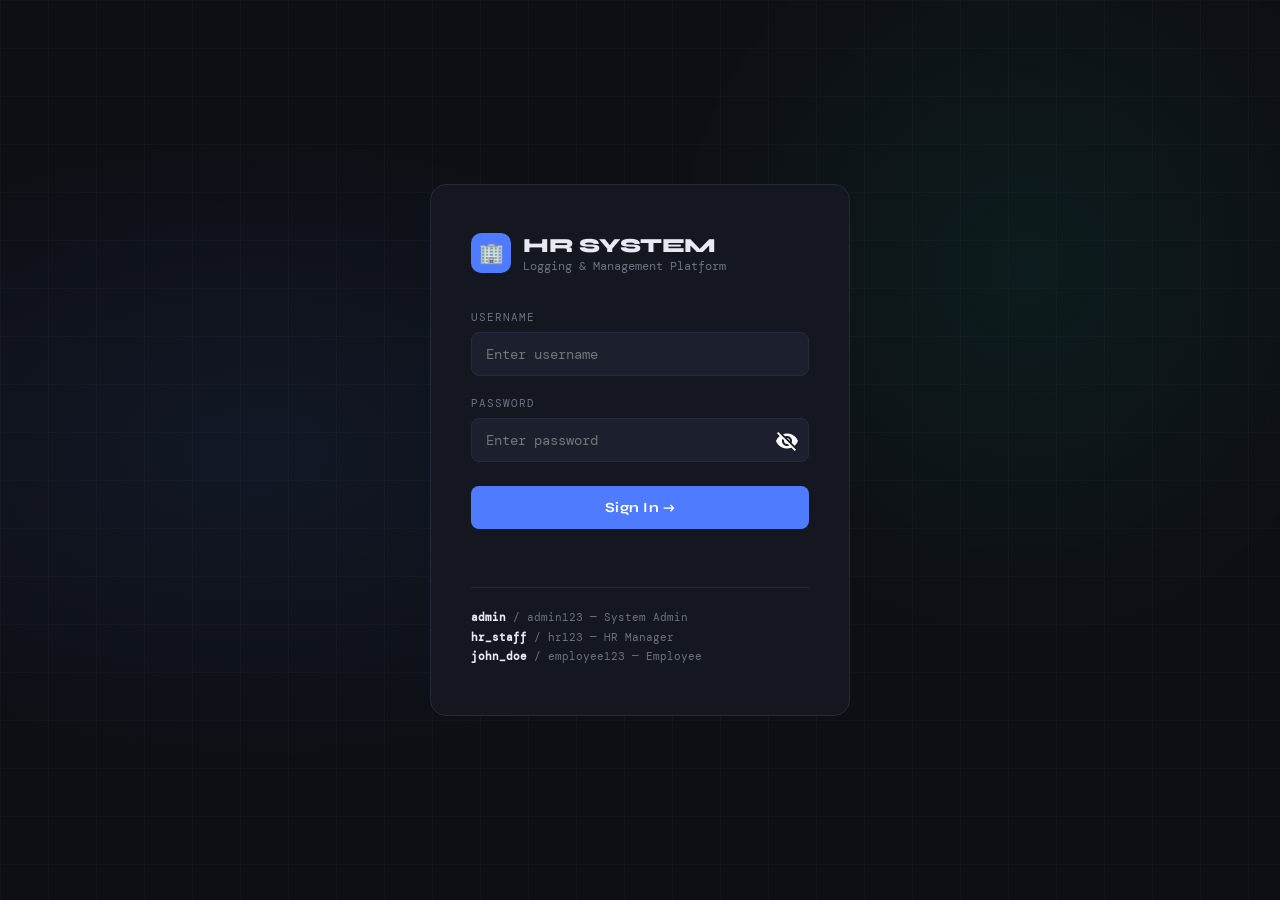
==== commit 5951f8b8: "Added UX fixes to log in/password fields" ====
--- a/frontend/index.html
+++ b/frontend/index.html
@@ -1,1261 +1,1291 @@
-<!DOCTYPE html>
+<!doctype html>
 <html lang="en">
-<head>
-<meta charset="UTF-8" />
-<meta name="viewport" content="width=device-width, initial-scale=1.0"/>
-<title>HR Logging System</title>
-<link href="https://fonts.googleapis.com/css2?family=DM+Mono:wght@300;400;500&family=Syne:wght@400;600;700;800&display=swap" rel="stylesheet"/>
-<style>
-/* ── RESET & VARS ─────────────────────────────── */
-*, *::before, *::after { box-sizing: border-box; margin: 0; padding: 0; }
-
-:root {
-  --bg:        #0d0f14;
-  --surface:   #141720;
-  --panel:     #1b1f2e;
-  --border:    #252a3a;
-  --accent:    #4f7cff;
-  --accent2:   #00e5b0;
-  --warn:      #ff6b3d;
-  --text:      #e8eaf2;
-  --muted:     #6b7280;
-  --success:   #22c55e;
-  --danger:    #ef4444;
-  --pending:   #f59e0b;
-  --radius:    8px;
-  --mono:      'DM Mono', monospace;
-  --display:   'Syne', sans-serif;
-}
-
-html, body { height: 100%; background: var(--bg); color: var(--text); font-family: var(--mono); font-size: 14px; }
-
-/* ── SCROLLBAR ──────────────────────────────────── */
-::-webkit-scrollbar { width: 4px; }
-::-webkit-scrollbar-track { background: var(--bg); }
-::-webkit-scrollbar-thumb { background: var(--border); border-radius: 2px; }
-
-/* ── LOGIN PAGE ─────────────────────────────────── */
-#login-page {
-  min-height: 100vh;
-  display: flex;
-  align-items: center;
-  justify-content: center;
-  background: var(--bg);
-  position: relative;
-  overflow: hidden;
-}
-#login-page::before {
-  content: '';
-  position: absolute;
-  inset: 0;
-  background:
-    radial-gradient(ellipse 60% 50% at 20% 50%, rgba(79,124,255,0.08) 0%, transparent 70%),
-    radial-gradient(ellipse 40% 60% at 80% 30%, rgba(0,229,176,0.06) 0%, transparent 70%);
-  pointer-events: none;
-}
-.login-grid {
-  position: absolute;
-  inset: 0;
-  background-image:
-    linear-gradient(rgba(255,255,255,0.02) 1px, transparent 1px),
-    linear-gradient(90deg, rgba(255,255,255,0.02) 1px, transparent 1px);
-  background-size: 48px 48px;
-  pointer-events: none;
-}
-.login-card {
-  position: relative;
-  z-index: 1;
-  width: 420px;
-  background: var(--surface);
-  border: 1px solid var(--border);
-  border-radius: 16px;
-  padding: 48px 40px;
-  animation: fadeUp 0.5s ease both;
-}
-@keyframes fadeUp {
-  from { opacity: 0; transform: translateY(24px); }
-  to   { opacity: 1; transform: translateY(0); }
-}
-.login-logo {
-  display: flex;
-  align-items: center;
-  gap: 12px;
-  margin-bottom: 36px;
-}
-.login-logo-icon {
-  width: 40px; height: 40px;
-  background: var(--accent);
-  border-radius: 10px;
-  display: flex; align-items: center; justify-content: center;
-  font-size: 20px;
-}
-.login-logo h1 {
-  font-family: var(--display);
-  font-size: 20px;
-  font-weight: 800;
-  letter-spacing: -0.5px;
-}
-.login-logo span { color: var(--muted); font-size: 12px; font-weight: 400; display: block; }
-.login-label { font-size: 11px; color: var(--muted); letter-spacing: 1px; text-transform: uppercase; margin-bottom: 8px; display: block; }
-.login-input {
-  width: 100%;
-  background: var(--panel);
-  border: 1px solid var(--border);
-  border-radius: var(--radius);
-  padding: 12px 14px;
-  color: var(--text);
-  font-family: var(--mono);
-  font-size: 14px;
-  outline: none;
-  transition: border-color 0.2s;
-  margin-bottom: 20px;
-}
-.login-input:focus { border-color: var(--accent); }
-.login-btn {
-  width: 100%;
-  background: var(--accent);
-  color: #fff;
-  border: none;
-  border-radius: var(--radius);
-  padding: 13px;
-  font-family: var(--display);
-  font-size: 14px;
-  font-weight: 700;
-  letter-spacing: 0.5px;
-  cursor: pointer;
-  transition: opacity 0.2s, transform 0.1s;
-  margin-top: 4px;
-}
-.login-btn:hover { opacity: 0.88; }
-.login-btn:active { transform: scale(0.98); }
-.login-error { color: var(--danger); font-size: 12px; margin-top: 12px; text-align: center; min-height: 18px; }
-.login-hint {
-  margin-top: 28px;
-  border-top: 1px solid var(--border);
-  padding-top: 20px;
-  font-size: 11px;
-  color: var(--muted);
-  line-height: 1.8;
-}
-.login-hint strong { color: var(--text); }
-
-/* ── APP SHELL ──────────────────────────────────── */
-#app { display: none; height: 100vh; flex-direction: column; }
-#app.visible { display: flex; }
-
-.topbar {
-  height: 56px;
-  background: var(--surface);
-  border-bottom: 1px solid var(--border);
-  display: flex;
-  align-items: center;
-  padding: 0 24px;
-  gap: 16px;
-  flex-shrink: 0;
-}
-.topbar-brand {
-  font-family: var(--display);
-  font-size: 16px;
-  font-weight: 800;
-  letter-spacing: -0.3px;
-  display: flex;
-  align-items: center;
-  gap: 8px;
-}
-.topbar-brand-dot { width: 8px; height: 8px; background: var(--accent); border-radius: 50%; }
-.topbar-sep { flex: 1; }
-.topbar-user {
-  display: flex;
-  align-items: center;
-  gap: 10px;
-  font-size: 13px;
-}
-.topbar-avatar {
-  width: 30px; height: 30px;
-  background: var(--accent);
-  border-radius: 50%;
-  display: flex; align-items: center; justify-content: center;
-  font-size: 12px;
-  font-weight: 600;
-  color: #fff;
-}
-.topbar-role {
-  background: var(--panel);
-  border: 1px solid var(--border);
-  border-radius: 4px;
-  padding: 2px 8px;
-  font-size: 10px;
-  letter-spacing: 1px;
-  text-transform: uppercase;
-  color: var(--accent2);
-}
-.logout-btn {
-  background: transparent;
-  border: 1px solid var(--border);
-  color: var(--muted);
-  border-radius: var(--radius);
-  padding: 5px 12px;
-  font-family: var(--mono);
-  font-size: 12px;
-  cursor: pointer;
-  transition: all 0.2s;
-}
-.logout-btn:hover { border-color: var(--danger); color: var(--danger); }
-
-.main-layout {
-  display: flex;
-  flex: 1;
-  overflow: hidden;
-}
-
-/* ── SIDEBAR ────────────────────────────────────── */
-.sidebar {
-  width: 220px;
-  background: var(--surface);
-  border-right: 1px solid var(--border);
-  display: flex;
-  flex-direction: column;
-  padding: 20px 0;
-  flex-shrink: 0;
-  overflow-y: auto;
-}
-.nav-section { padding: 0 12px; margin-bottom: 24px; }
-.nav-label { font-size: 10px; color: var(--muted); letter-spacing: 1.5px; text-transform: uppercase; padding: 0 8px; margin-bottom: 8px; display: block; }
-.nav-item {
-  display: flex;
-  align-items: center;
-  gap: 10px;
-  padding: 9px 10px;
-  border-radius: var(--radius);
-  color: var(--muted);
-  cursor: pointer;
-  font-size: 13px;
-  transition: all 0.15s;
-  border: 1px solid transparent;
-  margin-bottom: 2px;
-  user-select: none;
-}
-.nav-item:hover { background: var(--panel); color: var(--text); }
-.nav-item.active { background: rgba(79,124,255,0.12); color: var(--accent); border-color: rgba(79,124,255,0.2); }
-.nav-icon { font-size: 15px; width: 18px; text-align: center; }
-
-/* ── CONTENT ────────────────────────────────────── */
-.content {
-  flex: 1;
-  overflow-y: auto;
-  padding: 28px 32px;
-  background: var(--bg);
-}
-.page { display: none; animation: fadeIn 0.25s ease; }
-.page.active { display: block; }
-@keyframes fadeIn { from { opacity: 0; } to { opacity: 1; } }
-
-.page-header {
-  display: flex;
-  align-items: flex-start;
-  justify-content: space-between;
-  margin-bottom: 28px;
-}
-.page-title { font-family: var(--display); font-size: 22px; font-weight: 800; letter-spacing: -0.5px; }
-.page-sub { color: var(--muted); font-size: 12px; margin-top: 4px; }
-
-/* ── STAT CARDS ─────────────────────────────────── */
-.stats-grid { display: grid; grid-template-columns: repeat(auto-fit, minmax(180px, 1fr)); gap: 16px; margin-bottom: 28px; }
-.stat-card {
-  background: var(--surface);
-  border: 1px solid var(--border);
-  border-radius: 12px;
-  padding: 20px;
-  position: relative;
-  overflow: hidden;
-}
-.stat-card::before {
-  content: '';
-  position: absolute;
-  top: 0; left: 0; right: 0;
-  height: 2px;
-  background: var(--accent);
-}
-.stat-card.green::before { background: var(--success); }
-.stat-card.amber::before { background: var(--pending); }
-.stat-card.red::before   { background: var(--danger); }
-.stat-label { font-size: 11px; color: var(--muted); text-transform: uppercase; letter-spacing: 1px; margin-bottom: 10px; }
-.stat-value { font-family: var(--display); font-size: 32px; font-weight: 800; letter-spacing: -1px; }
-.stat-icon { position: absolute; right: 16px; top: 16px; font-size: 22px; opacity: 0.2; }
-
-/* ── TABLE ──────────────────────────────────────── */
-.table-wrap {
-  background: var(--surface);
-  border: 1px solid var(--border);
-  border-radius: 12px;
-  overflow: hidden;
-  margin-bottom: 24px;
-}
-.table-header {
-  padding: 16px 20px;
-  border-bottom: 1px solid var(--border);
-  display: flex;
-  align-items: center;
-  justify-content: space-between;
-}
-.table-title { font-family: var(--display); font-size: 14px; font-weight: 700; }
-table { width: 100%; border-collapse: collapse; }
-th {
-  text-align: left;
-  padding: 10px 16px;
-  font-size: 10px;
-  letter-spacing: 1.2px;
-  text-transform: uppercase;
-  color: var(--muted);
-  background: var(--panel);
-  border-bottom: 1px solid var(--border);
-  font-weight: 500;
-}
-td {
-  padding: 12px 16px;
-  border-bottom: 1px solid rgba(37,42,58,0.6);
-  font-size: 13px;
-  vertical-align: middle;
-}
-tr:last-child td { border-bottom: none; }
-tr:hover td { background: rgba(255,255,255,0.015); }
-
-/* ── BADGES ─────────────────────────────────────── */
-.badge {
-  display: inline-block;
-  padding: 2px 9px;
-  border-radius: 20px;
-  font-size: 10px;
-  letter-spacing: 0.5px;
-  text-transform: uppercase;
-  font-weight: 500;
-}
-.badge-pending  { background: rgba(245,158,11,0.15);  color: var(--pending); border: 1px solid rgba(245,158,11,0.3); }
-.badge-approved { background: rgba(34,197,94,0.15);   color: var(--success); border: 1px solid rgba(34,197,94,0.3); }
-.badge-rejected { background: rgba(239,68,68,0.15);   color: var(--danger);  border: 1px solid rgba(239,68,68,0.3); }
-.badge-admin    { background: rgba(239,68,68,0.12);   color: #f87171;        border: 1px solid rgba(239,68,68,0.2); }
-.badge-hr       { background: rgba(0,229,176,0.12);   color: var(--accent2); border: 1px solid rgba(0,229,176,0.2); }
-.badge-employee { background: rgba(79,124,255,0.12);  color: var(--accent);  border: 1px solid rgba(79,124,255,0.2); }
-
-/* ── BUTTONS ─────────────────────────────────────── */
-.btn {
-  padding: 8px 16px;
-  border-radius: var(--radius);
-  border: none;
-  font-family: var(--mono);
-  font-size: 12px;
-  cursor: pointer;
-  transition: all 0.15s;
-  display: inline-flex;
-  align-items: center;
-  gap: 6px;
-}
-.btn-primary { background: var(--accent); color: #fff; }
-.btn-primary:hover { opacity: 0.85; }
-.btn-success { background: rgba(34,197,94,0.15); color: var(--success); border: 1px solid rgba(34,197,94,0.3); }
-.btn-success:hover { background: rgba(34,197,94,0.25); }
-.btn-danger  { background: rgba(239,68,68,0.15);  color: var(--danger);  border: 1px solid rgba(239,68,68,0.3); }
-.btn-danger:hover  { background: rgba(239,68,68,0.25); }
-.btn-ghost   { background: transparent; color: var(--muted); border: 1px solid var(--border); }
-.btn-ghost:hover   { color: var(--text); border-color: var(--muted); }
-.btn-sm { padding: 5px 10px; font-size: 11px; }
-
-/* ── FORMS & MODALS ──────────────────────────────── */
-.modal-overlay {
-  position: fixed; inset: 0;
-  background: rgba(0,0,0,0.7);
-  display: flex; align-items: center; justify-content: center;
-  z-index: 1000;
-  opacity: 0; pointer-events: none;
-  transition: opacity 0.2s;
-}
-.modal-overlay.open { opacity: 1; pointer-events: all; }
-.modal {
-  background: var(--surface);
-  border: 1px solid var(--border);
-  border-radius: 16px;
-  padding: 32px;
-  width: 460px;
-  max-width: 95vw;
-  transform: translateY(16px);
-  transition: transform 0.2s;
-  max-height: 90vh;
-  overflow-y: auto;
-}
-.modal-overlay.open .modal { transform: translateY(0); }
-.modal-title { font-family: var(--display); font-size: 18px; font-weight: 700; margin-bottom: 24px; }
-.form-row { margin-bottom: 16px; }
-.form-label { font-size: 11px; color: var(--muted); letter-spacing: 1px; text-transform: uppercase; display: block; margin-bottom: 6px; }
-.form-input, .form-select, .form-textarea {
-  width: 100%;
-  background: var(--panel);
-  border: 1px solid var(--border);
-  border-radius: var(--radius);
-  padding: 10px 12px;
-  color: var(--text);
-  font-family: var(--mono);
-  font-size: 13px;
-  outline: none;
-  transition: border-color 0.2s;
-}
-.form-input:focus, .form-select:focus, .form-textarea:focus { border-color: var(--accent); }
-.form-select option { background: var(--panel); }
-.form-textarea { resize: vertical; min-height: 80px; }
-.form-row-2 { display: grid; grid-template-columns: 1fr 1fr; gap: 12px; }
-.modal-actions { display: flex; gap: 10px; justify-content: flex-end; margin-top: 24px; }
-
-/* ── ATTENDANCE CLOCK ─────────────────────────────── */
-.clock-card {
-  background: var(--surface);
-  border: 1px solid var(--border);
-  border-radius: 16px;
-  padding: 32px;
-  display: flex;
-  align-items: center;
-  gap: 32px;
-  margin-bottom: 24px;
-}
-.clock-time {
-  font-family: var(--display);
-  font-size: 48px;
-  font-weight: 800;
-  letter-spacing: -2px;
-  color: var(--accent);
-  min-width: 200px;
-}
-.clock-date { color: var(--muted); font-size: 13px; margin-top: 4px; }
-.clock-actions { display: flex; gap: 12px; }
-.clock-btn {
-  padding: 14px 28px;
-  border-radius: 10px;
-  border: none;
-  font-family: var(--display);
-  font-size: 14px;
-  font-weight: 700;
-  cursor: pointer;
-  transition: all 0.15s;
-}
-.clock-in  { background: var(--success); color: #fff; }
-.clock-in:hover  { opacity: 0.85; }
-.clock-out { background: var(--danger); color: #fff; }
-.clock-out:hover { opacity: 0.85; }
-.clock-btn:disabled { opacity: 0.35; cursor: not-allowed; }
-
-/* ── TOAST ───────────────────────────────────────── */
-#toast {
-  position: fixed; bottom: 28px; right: 28px;
-  background: var(--panel);
-  border: 1px solid var(--border);
-  border-radius: 10px;
-  padding: 14px 20px;
-  font-size: 13px;
-  z-index: 9999;
-  transform: translateY(80px);
-  opacity: 0;
-  transition: all 0.3s;
-  max-width: 320px;
-}
-#toast.show { transform: translateY(0); opacity: 1; }
-#toast.success { border-color: rgba(34,197,94,0.4); color: var(--success); }
-#toast.error   { border-color: rgba(239,68,68,0.4);  color: var(--danger); }
-
-/* ── EMPTY STATE ─────────────────────────────────── */
-.empty {
-  text-align: center;
-  padding: 48px 24px;
-  color: var(--muted);
-  font-size: 13px;
-}
-.empty-icon { font-size: 32px; margin-bottom: 12px; }
-
-/* ── PROFILE CARD ────────────────────────────────── */
-.profile-card {
-  background: var(--surface);
-  border: 1px solid var(--border);
-  border-radius: 16px;
-  padding: 32px;
-  display: flex;
-  align-items: center;
-  gap: 24px;
-  margin-bottom: 24px;
-}
-.profile-avatar {
-  width: 64px; height: 64px;
-  background: linear-gradient(135deg, var(--accent), var(--accent2));
-  border-radius: 16px;
-  display: flex; align-items: center; justify-content: center;
-  font-family: var(--display);
-  font-size: 24px;
-  font-weight: 800;
-  color: #fff;
-  flex-shrink: 0;
-}
-.profile-name { font-family: var(--display); font-size: 20px; font-weight: 700; }
-.profile-meta { color: var(--muted); font-size: 12px; margin-top: 4px; }
-.profile-meta span { color: var(--text); }
-
-.info-grid {
-  display: grid;
-  grid-template-columns: repeat(auto-fit, minmax(200px, 1fr));
-  gap: 16px;
-  margin-bottom: 24px;
-}
-.info-item {
-  background: var(--surface);
-  border: 1px solid var(--border);
-  border-radius: 10px;
-  padding: 16px;
-}
-.info-key { font-size: 10px; color: var(--muted); letter-spacing: 1px; text-transform: uppercase; margin-bottom: 6px; }
-.info-val { font-size: 14px; color: var(--text); }
-</style>
-</head>
-<body>
-
-<!-- ═══════════ LOGIN ═══════════ -->
-<div id="login-page">
-  <div class="login-grid"></div>
-  <div class="login-card">
-    <div class="login-logo">
-      <div class="login-logo-icon">🏢</div>
-      <div>
-        <h1>HR SYSTEM</h1>
-        <span>Logging & Management Platform</span>
+  <head>
+    <meta charset="UTF-8" />
+    <meta name="viewport" content="width=device-width, initial-scale=1.0" />
+    <title>HR Logging System</title>
+    <link
+      href="https://fonts.googleapis.com/css2?family=DM+Mono:wght@300;400;500&family=Syne:wght@400;600;700;800&display=swap"
+      rel="stylesheet"
+    />
+    <link
+      href="https://fonts.googleapis.com/icon?family=Material+Icons"
+      rel="stylesheet"
+    />
+    <link href="index.css" rel="stylesheet" />
+  </head>
+  <body>
+    <!-- ═══════════ LOGIN ═══════════ -->
+    <div id="login-page">
+      <div class="login-grid"></div>
+      <div class="login-card">
+        <div class="login-logo">
+          <div class="login-logo-icon">🏢</div>
+          <div>
+            <h1>HR SYSTEM</h1>
+            <span>Logging & Management Platform</span>
+          </div>
+        </div>
+        <label class="login-label">Username</label>
+        <input
+          class="login-input"
+          id="login-user"
+          type="text"
+          placeholder="Enter username"
+          autocomplete="off"
+        />
+        <label class="login-label">Password</label>
+        <div class="password-container">
+          <input
+            class="login-input"
+            id="login-pass"
+            type="password"
+            placeholder="Enter password"
+          />
+          <button
+            type="button"
+            class="toggle-password"
+            onclick="togglePassword(this)"
+          >
+            <span class="material-icons">visibility_off</span>
+          </button>
+        </div>
+        <button class="login-btn" onclick="doLogin()">Sign In →</button>
+        <div class="login-error" id="login-err"></div>
+        <div class="login-hint">
+          <strong>admin</strong> / admin123 — System Admin<br />
+          <strong>hr_staff</strong> / hr123 — HR Manager<br />
+          <strong>john_doe</strong> / employee123 — Employee
+        </div>
       </div>
     </div>
-    <label class="login-label">Username</label>
-    <input class="login-input" id="login-user" type="text" placeholder="Enter username" autocomplete="off"/>
-    <label class="login-label">Password</label>
-    <input class="login-input" id="login-pass" type="password" placeholder="Enter password"/>
-    <button class="login-btn" onclick="doLogin()">Sign In →</button>
-    <div class="login-error" id="login-err"></div>
-    <div class="login-hint">
-      <strong>admin</strong> / admin123 — System Admin<br>
-      <strong>hr_staff</strong> / hr123 — HR Manager<br>
-      <strong>john_doe</strong> / employee123 — Employee
+
+    <!-- ═══════════ APP ═══════════ -->
+    <div id="app">
+      <!-- Topbar -->
+      <div class="topbar">
+        <div class="topbar-brand">
+          <div class="topbar-brand-dot"></div>
+          HR LOGGING SYSTEM
+        </div>
+        <div class="topbar-sep"></div>
+        <div class="topbar-user">
+          <div class="topbar-avatar" id="top-avatar">?</div>
+          <span id="top-name">—</span>
+          <span class="topbar-role" id="top-role">—</span>
+          <button class="logout-btn" onclick="doLogout()">Logout</button>
+        </div>
+      </div>
+
+      <div class="main-layout">
+        <!-- Sidebar -->
+        <div class="sidebar" id="sidebar"></div>
+
+        <!-- Content -->
+        <div class="content">
+          <!-- ── Dashboard ── -->
+          <div class="page active" id="page-dashboard">
+            <div class="page-header">
+              <div>
+                <div class="page-title">Dashboard</div>
+                <div class="page-sub" id="dash-greeting">Welcome back</div>
+              </div>
+              <button class="btn btn-primary" onclick="loadDashboard()">
+                ↻ Refresh
+              </button>
+            </div>
+            <div class="stats-grid" id="stats-grid"></div>
+            <div id="dash-extra"></div>
+          </div>
+
+          <!-- ── Attendance ── -->
+          <div class="page" id="page-attendance">
+            <div class="page-header">
+              <div>
+                <div class="page-title">Attendance</div>
+                <div class="page-sub">Track your daily time in / time out</div>
+              </div>
+            </div>
+            <div class="clock-card">
+              <div>
+                <div class="clock-time" id="live-clock">--:--:--</div>
+                <div class="clock-date" id="live-date">—</div>
+              </div>
+              <div class="clock-actions">
+                <button
+                  class="clock-btn clock-in"
+                  id="btn-timein"
+                  onclick="doTimeIn()"
+                >
+                  ⏺ Time In
+                </button>
+                <button
+                  class="clock-btn clock-out"
+                  id="btn-timeout"
+                  onclick="doTimeOut()"
+                >
+                  ⏹ Time Out
+                </button>
+              </div>
+            </div>
+            <div class="table-wrap">
+              <div class="table-header">
+                <span class="table-title"
+                  >Recent Attendance (Last 30 Days)</span
+                >
+              </div>
+              <table>
+                <thead>
+                  <tr>
+                    <th>Date</th>
+                    <th>Time In</th>
+                    <th>Time Out</th>
+                    <th>Hours</th>
+                    <th>Overtime</th>
+                  </tr>
+                </thead>
+                <tbody id="attendance-tbody"></tbody>
+              </table>
+            </div>
+          </div>
+
+          <!-- ── Leave ── -->
+          <div class="page" id="page-leave">
+            <div class="page-header">
+              <div>
+                <div class="page-title">Leave Requests</div>
+                <div class="page-sub">
+                  Submit and track your leave applications
+                </div>
+              </div>
+              <button class="btn btn-primary" onclick="openLeaveModal()">
+                + New Request
+              </button>
+            </div>
+            <div class="table-wrap">
+              <div class="table-header">
+                <span class="table-title">My Leave History</span>
+              </div>
+              <table>
+                <thead>
+                  <tr>
+                    <th>Type</th>
+                    <th>From</th>
+                    <th>To</th>
+                    <th>Reason</th>
+                    <th>Status</th>
+                    <th>Applied</th>
+                  </tr>
+                </thead>
+                <tbody id="leave-tbody"></tbody>
+              </table>
+            </div>
+          </div>
+
+          <!-- ── HR: All Attendance ── -->
+          <div class="page" id="page-hr-attendance">
+            <div class="page-header">
+              <div>
+                <div class="page-title">Attendance Monitor</div>
+                <div class="page-sub">All employee attendance logs</div>
+              </div>
+              <button class="btn btn-primary" onclick="loadHRAttendance()">
+                ↻ Refresh
+              </button>
+            </div>
+            <div class="table-wrap">
+              <table>
+                <thead>
+                  <tr>
+                    <th>Employee</th>
+                    <th>Dept</th>
+                    <th>Date</th>
+                    <th>Time In</th>
+                    <th>Time Out</th>
+                    <th>Hours</th>
+                    <th>OT</th>
+                  </tr>
+                </thead>
+                <tbody id="hr-attendance-tbody"></tbody>
+              </table>
+            </div>
+          </div>
+
+          <!-- ── HR: Leave Approvals ── -->
+          <div class="page" id="page-hr-leave">
+            <div class="page-header">
+              <div>
+                <div class="page-title">Leave Approvals</div>
+                <div class="page-sub">Review and manage leave requests</div>
+              </div>
+              <button class="btn btn-primary" onclick="loadHRLeave()">
+                ↻ Refresh
+              </button>
+            </div>
+            <div class="table-wrap">
+              <table>
+                <thead>
+                  <tr>
+                    <th>Employee</th>
+                    <th>Dept</th>
+                    <th>Type</th>
+                    <th>From</th>
+                    <th>To</th>
+                    <th>Reason</th>
+                    <th>Status</th>
+                    <th>Action</th>
+                  </tr>
+                </thead>
+                <tbody id="hr-leave-tbody"></tbody>
+              </table>
+            </div>
+          </div>
+
+          <!-- ── HR: Reports ── -->
+          <div class="page" id="page-hr-reports">
+            <div class="page-header">
+              <div>
+                <div class="page-title">Reports</div>
+                <div class="page-sub">Generate workforce insights</div>
+              </div>
+              <button class="btn btn-primary" onclick="loadHRReports()">
+                ↻ Refresh
+              </button>
+            </div>
+            <div class="stats-grid" id="report-stats"></div>
+            <div id="report-extra"></div>
+          </div>
+
+          <!-- ── Admin: Users ── -->
+          <div class="page" id="page-admin-users">
+            <div class="page-header">
+              <div>
+                <div class="page-title">User Management</div>
+                <div class="page-sub">Create and manage accounts</div>
+              </div>
+              <button class="btn btn-primary" onclick="openUserModal()">
+                + Add User
+              </button>
+            </div>
+            <div class="table-wrap">
+              <table>
+                <thead>
+                  <tr>
+                    <th>Name</th>
+                    <th>Username</th>
+                    <th>Role</th>
+                    <th>Department</th>
+                    <th>Email</th>
+                    <th>Created</th>
+                    <th>Actions</th>
+                  </tr>
+                </thead>
+                <tbody id="users-tbody"></tbody>
+              </table>
+            </div>
+          </div>
+
+          <!-- ── Admin: Logs ── -->
+          <div class="page" id="page-admin-logs">
+            <div class="page-header">
+              <div>
+                <div class="page-title">System Logs</div>
+                <div class="page-sub">Full audit trail</div>
+              </div>
+              <button class="btn btn-primary" onclick="loadLogs()">
+                ↻ Refresh
+              </button>
+            </div>
+            <div class="table-wrap">
+              <table>
+                <thead>
+                  <tr>
+                    <th>Timestamp</th>
+                    <th>User ID</th>
+                    <th>Action</th>
+                    <th>Details</th>
+                  </tr>
+                </thead>
+                <tbody id="logs-tbody"></tbody>
+              </table>
+            </div>
+          </div>
+
+          <!-- ── Profile ── -->
+          <div class="page" id="page-profile">
+            <div class="page-header">
+              <div>
+                <div class="page-title">My Profile</div>
+                <div class="page-sub">Personal information</div>
+              </div>
+              <div style="display: flex; gap: 10px">
+                <button
+                  class="btn btn-ghost"
+                  onclick="openSecurityQuestionModal()"
+                >
+                  🔐 Security Question
+                </button>
+                <button
+                  class="btn btn-primary"
+                  onclick="openChangePasswordModal()"
+                >
+                  🔑 Change Password
+                </button>
+              </div>
+            </div>
+            <div
+              id="last-login-banner"
+              style="display: none; margin-bottom: 16px"
+            ></div>
+            <div id="profile-content"></div>
+          </div>
+        </div>
+        <!-- /content -->
+      </div>
+      <!-- /main-layout -->
     </div>
-  </div>
-</div>
-
-<!-- ═══════════ APP ═══════════ -->
-<div id="app">
-  <!-- Topbar -->
-  <div class="topbar">
-    <div class="topbar-brand">
-      <div class="topbar-brand-dot"></div>
-      HR LOGGING SYSTEM
-    </div>
-    <div class="topbar-sep"></div>
-    <div class="topbar-user">
-      <div class="topbar-avatar" id="top-avatar">?</div>
-      <span id="top-name">—</span>
-      <span class="topbar-role" id="top-role">—</span>
-      <button class="logout-btn" onclick="doLogout()">Logout</button>
-    </div>
-  </div>
-
-  <div class="main-layout">
-    <!-- Sidebar -->
-    <div class="sidebar" id="sidebar"></div>
-
-    <!-- Content -->
-    <div class="content">
-
-      <!-- ── Dashboard ── -->
-      <div class="page active" id="page-dashboard">
-        <div class="page-header">
-          <div>
-            <div class="page-title">Dashboard</div>
-            <div class="page-sub" id="dash-greeting">Welcome back</div>
-          </div>
-          <button class="btn btn-primary" onclick="loadDashboard()">↻ Refresh</button>
-        </div>
-        <div class="stats-grid" id="stats-grid"></div>
-        <div id="dash-extra"></div>
-      </div>
-
-      <!-- ── Attendance ── -->
-      <div class="page" id="page-attendance">
-        <div class="page-header">
-          <div>
-            <div class="page-title">Attendance</div>
-            <div class="page-sub">Track your daily time in / time out</div>
-          </div>
-        </div>
-        <div class="clock-card">
-          <div>
-            <div class="clock-time" id="live-clock">--:--:--</div>
-            <div class="clock-date" id="live-date">—</div>
-          </div>
-          <div class="clock-actions">
-            <button class="clock-btn clock-in"  id="btn-timein"  onclick="doTimeIn()">⏺ Time In</button>
-            <button class="clock-btn clock-out" id="btn-timeout" onclick="doTimeOut()">⏹ Time Out</button>
-          </div>
-        </div>
-        <div class="table-wrap">
-          <div class="table-header"><span class="table-title">Recent Attendance (Last 30 Days)</span></div>
-          <table><thead><tr><th>Date</th><th>Time In</th><th>Time Out</th><th>Hours</th><th>Overtime</th></tr></thead>
-          <tbody id="attendance-tbody"></tbody></table>
-        </div>
-      </div>
-
-      <!-- ── Leave ── -->
-      <div class="page" id="page-leave">
-        <div class="page-header">
-          <div>
-            <div class="page-title">Leave Requests</div>
-            <div class="page-sub">Submit and track your leave applications</div>
-          </div>
-          <button class="btn btn-primary" onclick="openLeaveModal()">+ New Request</button>
-        </div>
-        <div class="table-wrap">
-          <div class="table-header"><span class="table-title">My Leave History</span></div>
-          <table><thead><tr><th>Type</th><th>From</th><th>To</th><th>Reason</th><th>Status</th><th>Applied</th></tr></thead>
-          <tbody id="leave-tbody"></tbody></table>
-        </div>
-      </div>
-
-      <!-- ── HR: All Attendance ── -->
-      <div class="page" id="page-hr-attendance">
-        <div class="page-header">
-          <div><div class="page-title">Attendance Monitor</div><div class="page-sub">All employee attendance logs</div></div>
-          <button class="btn btn-primary" onclick="loadHRAttendance()">↻ Refresh</button>
-        </div>
-        <div class="table-wrap">
-          <table><thead><tr><th>Employee</th><th>Dept</th><th>Date</th><th>Time In</th><th>Time Out</th><th>Hours</th><th>OT</th></tr></thead>
-          <tbody id="hr-attendance-tbody"></tbody></table>
-        </div>
-      </div>
-
-      <!-- ── HR: Leave Approvals ── -->
-      <div class="page" id="page-hr-leave">
-        <div class="page-header">
-          <div><div class="page-title">Leave Approvals</div><div class="page-sub">Review and manage leave requests</div></div>
-          <button class="btn btn-primary" onclick="loadHRLeave()">↻ Refresh</button>
-        </div>
-        <div class="table-wrap">
-          <table><thead><tr><th>Employee</th><th>Dept</th><th>Type</th><th>From</th><th>To</th><th>Reason</th><th>Status</th><th>Action</th></tr></thead>
-          <tbody id="hr-leave-tbody"></tbody></table>
-        </div>
-      </div>
-
-      <!-- ── HR: Reports ── -->
-      <div class="page" id="page-hr-reports">
-        <div class="page-header">
-          <div><div class="page-title">Reports</div><div class="page-sub">Generate workforce insights</div></div>
-          <button class="btn btn-primary" onclick="loadHRReports()">↻ Refresh</button>
-        </div>
-        <div class="stats-grid" id="report-stats"></div>
-        <div id="report-extra"></div>
-      </div>
-
-      <!-- ── Admin: Users ── -->
-      <div class="page" id="page-admin-users">
-        <div class="page-header">
-          <div><div class="page-title">User Management</div><div class="page-sub">Create and manage accounts</div></div>
-          <button class="btn btn-primary" onclick="openUserModal()">+ Add User</button>
-        </div>
-        <div class="table-wrap">
-          <table><thead><tr><th>Name</th><th>Username</th><th>Role</th><th>Department</th><th>Email</th><th>Created</th><th>Actions</th></tr></thead>
-          <tbody id="users-tbody"></tbody></table>
-        </div>
-      </div>
-
-      <!-- ── Admin: Logs ── -->
-      <div class="page" id="page-admin-logs">
-        <div class="page-header">
-          <div><div class="page-title">System Logs</div><div class="page-sub">Full audit trail</div></div>
-          <button class="btn btn-primary" onclick="loadLogs()">↻ Refresh</button>
-        </div>
-        <div class="table-wrap">
-          <table><thead><tr><th>Timestamp</th><th>User ID</th><th>Action</th><th>Details</th></tr></thead>
-          <tbody id="logs-tbody"></tbody></table>
-        </div>
-      </div>
-
-      <!-- ── Profile ── -->
-      <div class="page" id="page-profile">
-        <div class="page-header">
-          <div><div class="page-title">My Profile</div><div class="page-sub">Personal information</div></div>
-          <div style="display:flex;gap:10px">
-            <button class="btn btn-ghost" onclick="openSecurityQuestionModal()">🔐 Security Question</button>
-            <button class="btn btn-primary" onclick="openChangePasswordModal()">🔑 Change Password</button>
-          </div>
-        </div>
-        <div id="last-login-banner" style="display:none;margin-bottom:16px"></div>
-        <div id="profile-content"></div>
-      </div>
-
-    </div><!-- /content -->
-  </div><!-- /main-layout -->
-</div><!-- /app -->
-
-<!-- ── Modals ── -->
-<div class="modal-overlay" id="modal-leave">
-  <div class="modal">
-    <div class="modal-title">📅 Submit Leave Request</div>
-    <div class="form-row">
-      <label class="form-label">Leave Type</label>
-      <select class="form-select" id="lv-type">
-        <option>Vacation</option><option>Sick Leave</option><option>Emergency</option><option>Maternity/Paternity</option><option>Other</option>
-      </select>
-    </div>
-    <div class="form-row-2">
-      <div class="form-row">
-        <label class="form-label">Start Date</label>
-        <input class="form-input" type="date" id="lv-start"/>
-      </div>
-      <div class="form-row">
-        <label class="form-label">End Date</label>
-        <input class="form-input" type="date" id="lv-end"/>
+    <!-- /app -->
+
+    <!-- ── Modals ── -->
+    <div class="modal-overlay" id="modal-leave">
+      <div class="modal">
+        <div class="modal-title">📅 Submit Leave Request</div>
+        <div class="form-row">
+          <label class="form-label">Leave Type</label>
+          <select class="form-select" id="lv-type">
+            <option>Vacation</option>
+            <option>Sick Leave</option>
+            <option>Emergency</option>
+            <option>Maternity/Paternity</option>
+            <option>Other</option>
+          </select>
+        </div>
+        <div class="form-row-2">
+          <div class="form-row">
+            <label class="form-label">Start Date</label>
+            <input class="form-input" type="date" id="lv-start" />
+          </div>
+          <div class="form-row">
+            <label class="form-label">End Date</label>
+            <input class="form-input" type="date" id="lv-end" />
+          </div>
+        </div>
+        <div class="form-row">
+          <label class="form-label">Reason</label>
+          <textarea
+            class="form-textarea"
+            id="lv-reason"
+            placeholder="Brief reason for leave..."
+          ></textarea>
+        </div>
+        <div class="modal-actions">
+          <button class="btn btn-ghost" onclick="closeModal('modal-leave')">
+            Cancel
+          </button>
+          <button class="btn btn-primary" onclick="submitLeave()">
+            Submit Request
+          </button>
+        </div>
       </div>
     </div>
-    <div class="form-row">
-      <label class="form-label">Reason</label>
-      <textarea class="form-textarea" id="lv-reason" placeholder="Brief reason for leave..."></textarea>
-    </div>
-    <div class="modal-actions">
-      <button class="btn btn-ghost" onclick="closeModal('modal-leave')">Cancel</button>
-      <button class="btn btn-primary" onclick="submitLeave()">Submit Request</button>
-    </div>
-  </div>
-</div>
-
-<div class="modal-overlay" id="modal-user">
-  <div class="modal">
-    <div class="modal-title" id="user-modal-title">👤 Create User</div>
-    <div class="form-row-2">
-      <div class="form-row">
-        <label class="form-label">Full Name</label>
-        <input class="form-input" id="u-name" placeholder="Full Name"/>
-      </div>
-      <div class="form-row">
-        <label class="form-label">Username</label>
-        <input class="form-input" id="u-username" placeholder="username"/>
+
+    <div class="modal-overlay" id="modal-user">
+      <div class="modal">
+        <div class="modal-title" id="user-modal-title">👤 Create User</div>
+        <div class="form-row-2">
+          <div class="form-row">
+            <label class="form-label">Full Name</label>
+            <input class="form-input" id="u-name" placeholder="Full Name" />
+          </div>
+          <div class="form-row">
+            <label class="form-label">Username</label>
+            <input class="form-input" id="u-username" placeholder="username" />
+          </div>
+        </div>
+        <div class="form-row-2">
+          <div class="form-row">
+            <label class="form-label">Password</label>
+            <div class="password-container">
+              <input
+                class="form-input"
+                type="password"
+                id="u-password"
+                placeholder="Password"
+              />
+              <button
+                type="button"
+                class="toggle-password"
+                onclick="togglePassword(this)"
+              >
+                <span class="material-icons">visibility_off</span>
+              </button>
+            </div>
+          </div>
+          <div class="form-row">
+            <label class="form-label">Role</label>
+            <select class="form-select" id="u-role">
+              <option value="employee">Employee</option>
+              <option value="hr">HR Staff</option>
+              <option value="admin">Admin</option>
+            </select>
+          </div>
+        </div>
+        <div class="form-row-2">
+          <div class="form-row">
+            <label class="form-label">Department</label>
+            <input
+              class="form-input"
+              id="u-dept"
+              placeholder="e.g. Engineering"
+            />
+          </div>
+          <div class="form-row">
+            <label class="form-label">Email</label>
+            <input
+              class="form-input"
+              id="u-email"
+              placeholder="email@company.com"
+            />
+          </div>
+        </div>
+        <div class="modal-actions">
+          <button class="btn btn-ghost" onclick="closeModal('modal-user')">
+            Cancel
+          </button>
+          <button class="btn btn-primary" onclick="saveUser()">
+            Create User
+          </button>
+        </div>
       </div>
     </div>
-    <div class="form-row-2">
-      <div class="form-row">
-        <label class="form-label">Password</label>
-        <input class="form-input" type="password" id="u-password" placeholder="Password"/>
-      </div>
-      <div class="form-row">
-        <label class="form-label">Role</label>
-        <select class="form-select" id="u-role">
-          <option value="employee">Employee</option>
-          <option value="hr">HR Staff</option>
-          <option value="admin">Admin</option>
-        </select>
+
+    <!-- ── Change Password Modal ── -->
+    <div class="modal-overlay" id="modal-change-password">
+      <div class="modal">
+        <div class="modal-title">🔑 Change Password</div>
+        <div
+          style="
+            background: rgba(79, 124, 255, 0.08);
+            border: 1px solid rgba(79, 124, 255, 0.2);
+            border-radius: 8px;
+            padding: 12px 14px;
+            margin-bottom: 18px;
+            font-size: 12px;
+            color: var(--muted);
+            line-height: 1.7;
+          "
+        >
+          ⚠️ Re-authentication required. You must enter your current password
+          and answer your security question to proceed.
+        </div>
+        <div class="form-row">
+          <label class="form-label"
+            >Current Password <span style="color: var(--danger)">*</span></label
+          >
+          <div class="password-container">
+            <input
+              class="form-input"
+              type="password"
+              id="cp-current"
+              placeholder="Your current password"
+              autocomplete="current-password"
+            />
+            <button
+              type="button"
+              class="toggle-password"
+              onclick="togglePassword(this)"
+            >
+              <span class="material-icons">visibility_off</span>
+            </button>
+          </div>
+        </div>
+        <div class="form-row">
+          <label class="form-label" id="cp-sec-question-label"
+            >Security Question</label
+          >
+          <input
+            class="form-input"
+            type="text"
+            id="cp-sec-answer"
+            placeholder="Your answer"
+            autocomplete="off"
+          />
+        </div>
+        <hr style="border-color: var(--border); margin: 16px 0" />
+        <div class="form-row">
+          <label class="form-label"
+            >New Password <span style="color: var(--danger)">*</span></label
+          >
+          <div class="password-container">
+            <input
+              class="form-input"
+              type="password"
+              id="cp-new"
+              placeholder="Min 8 chars, upper, lower, digit, symbol"
+              autocomplete="new-password"
+              oninput="checkPasswordStrength(this.value)"
+            />
+            <button
+              type="button"
+              class="toggle-password"
+              onclick="togglePassword(this)"
+            >
+              <span class="material-icons">visibility_off</span>
+            </button>
+          </div>
+
+          <div
+            id="cp-strength-bar"
+            style="
+              margin-top: 6px;
+              height: 4px;
+              border-radius: 2px;
+              background: var(--border);
+              overflow: hidden;
+            "
+          >
+            <div
+              id="cp-strength-fill"
+              style="
+                height: 100%;
+                width: 0%;
+                transition:
+                  width 0.3s,
+                  background 0.3s;
+              "
+            ></div>
+          </div>
+          <div
+            id="cp-strength-label"
+            style="font-size: 10px; color: var(--muted); margin-top: 4px"
+          ></div>
+        </div>
+        <div class="form-row">
+          <label class="form-label"
+            >Confirm New Password
+            <span style="color: var(--danger)">*</span></label
+          >
+          <div class="password-container">
+            <input
+              class="form-input"
+              type="password"
+              id="cp-confirm"
+              placeholder="Repeat new password"
+              autocomplete="new-password"
+            />
+            <button
+              type="button"
+              class="toggle-password"
+              onclick="togglePassword(this)"
+            >
+              <span class="material-icons">visibility_off</span>
+            </button>
+          </div>
+        </div>
+        <div
+          id="cp-error"
+          style="
+            color: var(--danger);
+            font-size: 12px;
+            min-height: 16px;
+            margin-bottom: 4px;
+          "
+        ></div>
+        <div class="modal-actions">
+          <button
+            class="btn btn-ghost"
+            onclick="closeModal('modal-change-password')"
+          >
+            Cancel
+          </button>
+          <button class="btn btn-primary" onclick="submitChangePassword()">
+            Change Password
+          </button>
+        </div>
       </div>
     </div>
-    <div class="form-row-2">
-      <div class="form-row">
-        <label class="form-label">Department</label>
-        <input class="form-input" id="u-dept" placeholder="e.g. Engineering"/>
-      </div>
-      <div class="form-row">
-        <label class="form-label">Email</label>
-        <input class="form-input" id="u-email" placeholder="email@company.com"/>
+
+    <!-- ── Security Question Modal ── -->
+    <div class="modal-overlay" id="modal-security-question">
+      <div class="modal">
+        <div class="modal-title">🔐 Security Question Setup</div>
+        <div
+          style="
+            font-size: 12px;
+            color: var(--muted);
+            margin-bottom: 18px;
+            line-height: 1.6;
+          "
+        >
+          Your security question will be required to verify your identity when
+          changing your password. Choose a question with a unique, personal
+          answer.
+        </div>
+        <div class="form-row">
+          <label class="form-label">Question</label>
+          <select class="form-select" id="sq-question"></select>
+        </div>
+        <div class="form-row">
+          <label class="form-label">Your Answer</label>
+          <input
+            class="form-input"
+            type="text"
+            id="sq-answer"
+            placeholder="Answer (case-insensitive)"
+            autocomplete="off"
+          />
+        </div>
+        <div
+          id="sq-error"
+          style="
+            color: var(--danger);
+            font-size: 12px;
+            min-height: 16px;
+            margin-bottom: 4px;
+          "
+        ></div>
+        <div class="modal-actions">
+          <button
+            class="btn btn-ghost"
+            onclick="closeModal('modal-security-question')"
+          >
+            Cancel
+          </button>
+          <button class="btn btn-primary" onclick="saveSecurityQuestion()">
+            Save Question
+          </button>
+        </div>
       </div>
     </div>
-    <div class="modal-actions">
-      <button class="btn btn-ghost" onclick="closeModal('modal-user')">Cancel</button>
-      <button class="btn btn-primary" onclick="saveUser()">Create User</button>
-    </div>
-  </div>
-</div>
-
-<!-- ── Change Password Modal ── -->
-<div class="modal-overlay" id="modal-change-password">
-  <div class="modal">
-    <div class="modal-title">🔑 Change Password</div>
-    <div style="background:rgba(79,124,255,0.08);border:1px solid rgba(79,124,255,0.2);border-radius:8px;padding:12px 14px;margin-bottom:18px;font-size:12px;color:var(--muted);line-height:1.7">
-      ⚠️ Re-authentication required. You must enter your current password and answer your security question to proceed.
-    </div>
-    <div class="form-row">
-      <label class="form-label">Current Password <span style="color:var(--danger)">*</span></label>
-      <input class="form-input" type="password" id="cp-current" placeholder="Your current password" autocomplete="current-password"/>
-    </div>
-    <div class="form-row">
-      <label class="form-label" id="cp-sec-question-label">Security Question</label>
-      <input class="form-input" type="text" id="cp-sec-answer" placeholder="Your answer" autocomplete="off"/>
-    </div>
-    <hr style="border-color:var(--border);margin:16px 0"/>
-    <div class="form-row">
-      <label class="form-label">New Password <span style="color:var(--danger)">*</span></label>
-      <input class="form-input" type="password" id="cp-new" placeholder="Min 8 chars, upper, lower, digit, symbol" autocomplete="new-password" oninput="checkPasswordStrength(this.value)"/>
-      <div id="cp-strength-bar" style="margin-top:6px;height:4px;border-radius:2px;background:var(--border);overflow:hidden"><div id="cp-strength-fill" style="height:100%;width:0%;transition:width 0.3s,background 0.3s"></div></div>
-      <div id="cp-strength-label" style="font-size:10px;color:var(--muted);margin-top:4px"></div>
-    </div>
-    <div class="form-row">
-      <label class="form-label">Confirm New Password <span style="color:var(--danger)">*</span></label>
-      <input class="form-input" type="password" id="cp-confirm" placeholder="Repeat new password" autocomplete="new-password"/>
-    </div>
-    <div id="cp-error" style="color:var(--danger);font-size:12px;min-height:16px;margin-bottom:4px"></div>
-    <div class="modal-actions">
-      <button class="btn btn-ghost" onclick="closeModal('modal-change-password')">Cancel</button>
-      <button class="btn btn-primary" onclick="submitChangePassword()">Change Password</button>
-    </div>
-  </div>
-</div>
-
-<!-- ── Security Question Modal ── -->
-<div class="modal-overlay" id="modal-security-question">
-  <div class="modal">
-    <div class="modal-title">🔐 Security Question Setup</div>
-    <div style="font-size:12px;color:var(--muted);margin-bottom:18px;line-height:1.6">
-      Your security question will be required to verify your identity when changing your password. Choose a question with a unique, personal answer.
-    </div>
-    <div class="form-row">
-      <label class="form-label">Question</label>
-      <select class="form-select" id="sq-question"></select>
-    </div>
-    <div class="form-row">
-      <label class="form-label">Your Answer</label>
-      <input class="form-input" type="text" id="sq-answer" placeholder="Answer (case-insensitive)" autocomplete="off"/>
-    </div>
-    <div id="sq-error" style="color:var(--danger);font-size:12px;min-height:16px;margin-bottom:4px"></div>
-    <div class="modal-actions">
-      <button class="btn btn-ghost" onclick="closeModal('modal-security-question')">Cancel</button>
-      <button class="btn btn-primary" onclick="saveSecurityQuestion()">Save Question</button>
-    </div>
-  </div>
-</div>
-
-<!-- ── Edit User Modal ── -->
-<div class="modal-overlay" id="modal-edit-user">
-  <div class="modal">
-    <div class="modal-title">✏️ Edit User</div>
-    <input type="hidden" id="eu-id"/>
-    <div class="form-row-2">
-      <div class="form-row">
-        <label class="form-label">Full Name</label>
-        <input class="form-input" id="eu-name" placeholder="Full Name"/>
-      </div>
-      <div class="form-row">
-        <label class="form-label">Username</label>
-        <input class="form-input" id="eu-username" placeholder="username"/>
+
+    <!-- ── Edit User Modal ── -->
+    <div class="modal-overlay" id="modal-edit-user">
+      <div class="modal">
+        <div class="modal-title">✏️ Edit User</div>
+        <input type="hidden" id="eu-id" />
+        <div class="form-row-2">
+          <div class="form-row">
+            <label class="form-label">Full Name</label>
+            <input class="form-input" id="eu-name" placeholder="Full Name" />
+          </div>
+          <div class="form-row">
+            <label class="form-label">Username</label>
+            <input class="form-input" id="eu-username" placeholder="username" />
+          </div>
+        </div>
+        <div class="form-row-2">
+          <div class="form-row">
+            <label class="form-label">Role</label>
+            <select class="form-select" id="eu-role">
+              <option value="employee">Employee</option>
+              <option value="hr">HR Staff</option>
+              <option value="admin">Admin</option>
+            </select>
+          </div>
+          <div class="form-row">
+            <label class="form-label">Department</label>
+            <input
+              class="form-input"
+              id="eu-dept"
+              placeholder="e.g. Engineering"
+            />
+          </div>
+        </div>
+        <div class="form-row">
+          <label class="form-label">Email</label>
+          <input
+            class="form-input"
+            id="eu-email"
+            placeholder="email@company.com"
+          />
+        </div>
+        <hr style="border-color: var(--border); margin: 8px 0 16px" />
+        <div
+          style="
+            font-size: 11px;
+            color: var(--muted);
+            letter-spacing: 1px;
+            text-transform: uppercase;
+            margin-bottom: 10px;
+          "
+        >
+          Reset Password
+          <span style="color: var(--border); font-size: 10px">(optional)</span>
+        </div>
+        <div class="form-row-2">
+          <div class="form-row">
+            <label class="form-label">New Password</label>
+            <div class="password-container">
+              <input
+                class="form-input"
+                type="password"
+                id="eu-new-password"
+                placeholder="Leave blank to keep current"
+                autocomplete="new-password"
+              />
+              <button
+                type="button"
+                class="toggle-password"
+                onclick="togglePassword(this)"
+              >
+                <span class="material-icons">visibility_off</span>
+              </button>
+            </div>
+          </div>
+          <div class="form-row">
+            <label class="form-label">Confirm Password</label>
+            <div class="password-container">
+              <input
+                class="form-input"
+                type="password"
+                id="eu-confirm-password"
+                placeholder="Repeat new password"
+                autocomplete="new-password"
+              />
+              <button
+                type="button"
+                class="toggle-password"
+                onclick="togglePassword(this)"
+              >
+                <span class="material-icons">visibility_off</span>
+              </button>
+            </div>
+          </div>
+        </div>
+        <div
+          id="eu-error"
+          style="
+            color: var(--danger);
+            font-size: 12px;
+            min-height: 16px;
+            margin-bottom: 4px;
+          "
+        ></div>
+        <div class="modal-actions">
+          <button class="btn btn-ghost" onclick="closeModal('modal-edit-user')">
+            Cancel
+          </button>
+          <button class="btn btn-primary" onclick="submitEditUser()">
+            Save Changes
+          </button>
+        </div>
       </div>
     </div>
-    <div class="form-row-2">
-      <div class="form-row">
-        <label class="form-label">Role</label>
-        <select class="form-select" id="eu-role">
-          <option value="employee">Employee</option>
-          <option value="hr">HR Staff</option>
-          <option value="admin">Admin</option>
-        </select>
-      </div>
-      <div class="form-row">
-        <label class="form-label">Department</label>
-        <input class="form-input" id="eu-dept" placeholder="e.g. Engineering"/>
+
+    <!-- ── Reauth Modal ── -->
+    <div class="modal-overlay" id="modal-reauth">
+      <div class="modal">
+        <div class="modal-title">🔒 Confirm Action</div>
+        <p
+          id="reauth-message"
+          style="
+            font-size: 13px;
+            color: var(--muted);
+            margin-bottom: 18px;
+            line-height: 1.6;
+          "
+        ></p>
+        <div class="form-row">
+          <label class="form-label">Your Password</label>
+          <div class="password-container">
+            <input
+              class="form-input"
+              type="password"
+              id="reauth-password-input"
+              placeholder="Enter your password"
+            />
+            <button
+              type="button"
+              class="toggle-password"
+              onclick="togglePassword(this)"
+            >
+              <span class="material-icons">visibility_off</span>
+            </button>
+          </div>
+        </div>
+        <div
+          id="reauth-error"
+          style="
+            color: var(--danger);
+            font-size: 12px;
+            min-height: 16px;
+            margin-bottom: 4px;
+          "
+        ></div>
+        <div class="modal-actions">
+          <button class="btn btn-ghost" onclick="closeReauthModal()">
+            Cancel
+          </button>
+          <button class="btn btn-primary" onclick="submitReauth()">
+            Confirm
+          </button>
+        </div>
       </div>
     </div>
-    <div class="form-row">
-      <label class="form-label">Email</label>
-      <input class="form-input" id="eu-email" placeholder="email@company.com"/>
-    </div>
-    <hr style="border-color:var(--border);margin:8px 0 16px"/>
-    <div style="font-size:11px;color:var(--muted);letter-spacing:1px;text-transform:uppercase;margin-bottom:10px">Reset Password <span style="color:var(--border);font-size:10px">(optional)</span></div>
-    <div class="form-row-2">
-      <div class="form-row">
-        <label class="form-label">New Password</label>
-        <input class="form-input" type="password" id="eu-new-password" placeholder="Leave blank to keep current" autocomplete="new-password"/>
-      </div>
-      <div class="form-row">
-        <label class="form-label">Confirm Password</label>
-        <input class="form-input" type="password" id="eu-confirm-password" placeholder="Repeat new password" autocomplete="new-password"/>
-      </div>
-    </div>
-    <div id="eu-error" style="color:var(--danger);font-size:12px;min-height:16px;margin-bottom:4px"></div>
-    <div class="modal-actions">
-      <button class="btn btn-ghost" onclick="closeModal('modal-edit-user')">Cancel</button>
-      <button class="btn btn-primary" onclick="submitEditUser()">Save Changes</button>
-    </div>
-  </div>
-</div>
-
-<!-- ── Reauth Modal ── -->
-<div class="modal-overlay" id="modal-reauth">
-  <div class="modal">
-    <div class="modal-title">🔒 Confirm Action</div>
-    <p id="reauth-message" style="font-size:13px;color:var(--muted);margin-bottom:18px;line-height:1.6"></p>
-    <div class="form-row">
-      <label class="form-label">Your Password</label>
-      <input class="form-input" type="password" id="reauth-password-input" placeholder="Enter your password"/>
-    </div>
-    <div id="reauth-error" style="color:var(--danger);font-size:12px;min-height:16px;margin-bottom:4px"></div>
-    <div class="modal-actions">
-      <button class="btn btn-ghost" onclick="closeReauthModal()">Cancel</button>
-      <button class="btn btn-primary" onclick="submitReauth()">Confirm</button>
-    </div>
-  </div>
-</div>
-
-<div id="toast"></div>
-<script src="authguard.js"></script>
-
-<script>
-const API = '';
-let currentUser = null;
-
-
-
-// ── UTILS ────────────────────────────────────────────────────────────────────
-const $ = id => document.getElementById(id);
-function toast(msg, type = 'success') {
-  const el = $('toast');
-  el.textContent = msg;
-  el.className = `show ${type}`;
-  setTimeout(() => el.className = '', 2800);
-}
-function fmt(iso) {
-  if (!iso) return '—';
-  return new Date(iso).toLocaleTimeString([], {hour:'2-digit', minute:'2-digit'});
-}
-function fmtDate(iso) {
-  if (!iso) return '—';
-  return iso.split('T')[0];
-}
-function calcHours(tin, tout) {
-  if (!tin || !tout) return '—';
-  const h = (new Date(tout) - new Date(tin)) / 3600000;
-  return h.toFixed(2) + 'h';
-}
-function openModal(id)  { $(id).classList.add('open'); }
-function closeModal(id) { $(id).classList.remove('open'); }
-
-async function api(path, method = 'GET', body = null) {
-  const headers = {
-    'Content-Type': 'application/json'
-  };
-  const token = localStorage.getItem('access_token');
-  if (token) {
-    headers['Authorization'] = `Bearer ${token}`;
-  }
-  const opts = { method, headers };
-  if (body) opts.body = JSON.stringify(body);
-  const r = await fetch(API + path, opts);
-  const isReauthEndpoint = path === '/api/login'
-    || path.includes('/review')
-    || (path.startsWith('/api/users/') && method === 'PUT');
-  if (r.status === 401 && !isReauthEndpoint) {
-      doLogout();
-      toast("Session expired. Please log in again.", "error");
-      return { error: "Unauthorized" };
-  }
-  if (r.status === 423) {
-    const data = await r.json();
-    return { error: data.error, locked: true };
-  }
-
-  return r.json();
-}
-
-// ── AUTH ─────────────────────────────────────────────────────────────────────
-async function doLogin() {
-  const username = $('login-user').value.trim();
-  const password = $('login-pass').value;
-  if (!username || !password) { $('login-err').textContent = 'Please enter credentials'; return; }
-  const res = await api('/api/login', 'POST', {username, password});
-  if (res.error) {
-    $('login-err').textContent = res.error;
-    if (res.locked) {
-      $('login-err').style.color = 'var(--warn)';   
-      $('login-pass').disabled = true;
-      $('login-user').disabled = true;
-    }
-    return;
-  }
-  // Re-enable inputs on success 
-  $('login-pass').disabled = false;
-  $('login-user').disabled = false;
-  if (res.error) { $('login-err').textContent = res.error; return; }
-  localStorage.setItem('access_token', res.token);
-  currentUser = res.user;
-  localStorage.setItem('current_user', JSON.stringify(res.user));
-  // Store last login info for banner display on profile (#12)
-  localStorage.setItem('last_login', res.last_login || '');
-  localStorage.setItem('last_failed_login', res.last_failed_login || '');
-  $('login-err').textContent = '';
-  $('login-page').style.display = 'none';
-  $('app').classList.add('visible');
-  $('top-name').textContent = currentUser.full_name;
-  $('top-role').textContent = currentUser.role.toUpperCase();
-  $('top-avatar').textContent = currentUser.full_name.charAt(0).toUpperCase();
-  buildSidebar();
-  showPage('dashboard');
-}
-$('login-pass').addEventListener('keydown', e => e.key === 'Enter' && doLogin());
-$('login-user').addEventListener('keydown', e => e.key === 'Enter' && $('login-pass').focus());
-
-function doLogout() {
-  currentUser = null;
-  localStorage.removeItem('access_token');
-  localStorage.removeItem('current_user');
-  localStorage.removeItem('last_login');
-  localStorage.removeItem('last_failed_login');
-  $('app').classList.remove('visible');
-  $('login-page').style.display = 'flex';
-  $('login-user').value = '';
-  $('login-pass').value = '';
-}
-
-// ── SIDEBAR ──────────────────────────────────────────────────────────────────
-function buildSidebar() {
-  const role = currentUser.role;
-  let html = '';
-
-  html += `<div class="nav-section"><span class="nav-label">Main</span>
+
+    <div id="toast"></div>
+    <script src="authguard.js"></script>
+
+    <script>
+      function togglePassword(button) {
+        const passwordField = button.previousElementSibling; // Get the input field preceding the button
+
+        if (passwordField.type === "password") {
+          passwordField.type = "text"; // Show password
+          button.innerHTML = '<span class="material-icons">visibility</span>'; // Show the 'visibility' icon
+        } else {
+          passwordField.type = "password"; // Hide password
+          button.innerHTML =
+            '<span class="material-icons">visibility_off</span>'; // Show the 'visibility_off' icon
+        }
+      }
+
+      const API = "";
+      let currentUser = null;
+
+      // ── UTILS ────────────────────────────────────────────────────────────────────
+      const $ = (id) => document.getElementById(id);
+      function toast(msg, type = "success") {
+        const el = $("toast");
+        el.textContent = msg;
+        el.className = `show ${type}`;
+        setTimeout(() => (el.className = ""), 2800);
+      }
+      function fmt(iso) {
+        if (!iso) return "—";
+        return new Date(iso).toLocaleTimeString([], {
+          hour: "2-digit",
+          minute: "2-digit",
+        });
+      }
+      function fmtDate(iso) {
+        if (!iso) return "—";
+        return iso.split("T")[0];
+      }
+      function calcHours(tin, tout) {
+        if (!tin || !tout) return "—";
+        const h = (new Date(tout) - new Date(tin)) / 3600000;
+        return h.toFixed(2) + "h";
+      }
+      function openModal(id) {
+        $(id).classList.add("open");
+      }
+      function closeModal(id) {
+        $(id).classList.remove("open");
+      }
+
+      async function api(path, method = "GET", body = null) {
+        const headers = {
+          "Content-Type": "application/json",
+        };
+        const token = localStorage.getItem("access_token");
+        if (token) {
+          headers["Authorization"] = `Bearer ${token}`;
+        }
+        const opts = { method, headers };
+        if (body) opts.body = JSON.stringify(body);
+        const r = await fetch(API + path, opts);
+        const isReauthEndpoint =
+          path === "/api/login" ||
+          path.includes("/review") ||
+          (path.startsWith("/api/users/") && method === "PUT");
+        if (r.status === 401 && !isReauthEndpoint) {
+          doLogout();
+          toast("Session expired. Please log in again.", "error");
+          return { error: "Unauthorized" };
+        }
+        if (r.status === 423) {
+          const data = await r.json();
+          return { error: data.error, locked: true };
+        }
+
+        return r.json();
+      }
+
+      // ── AUTH ─────────────────────────────────────────────────────────────────────
+      async function doLogin() {
+        const username = $("login-user").value.trim();
+        const password = $("login-pass").value;
+        if (!username || !password) {
+          $("login-err").textContent = "Please enter credentials";
+          return;
+        }
+        const res = await api("/api/login", "POST", { username, password });
+        if (res.error) {
+          $("login-err").textContent = res.error;
+          if (res.locked) {
+            $("login-err").style.color = "var(--warn)";
+            $("login-pass").disabled = true;
+            $("login-user").disabled = true;
+          }
+          return;
+        }
+        // Re-enable inputs on success
+        $("login-pass").disabled = false;
+        $("login-user").disabled = false;
+        if (res.error) {
+          $("login-err").textContent = res.error;
+          return;
+        }
+        localStorage.setItem("access_token", res.token);
+        currentUser = res.user;
+        localStorage.setItem("current_user", JSON.stringify(res.user));
+        // Store last login info for banner display on profile (#12)
+        localStorage.setItem("last_login", res.last_login || "");
+        localStorage.setItem("last_failed_login", res.last_failed_login || "");
+        $("login-err").textContent = "";
+        $("login-page").style.display = "none";
+        $("app").classList.add("visible");
+        $("top-name").textContent = currentUser.full_name;
+        $("top-role").textContent = currentUser.role.toUpperCase();
+        $("top-avatar").textContent = currentUser.full_name
+          .charAt(0)
+          .toUpperCase();
+        buildSidebar();
+        showPage("dashboard");
+      }
+      $("login-pass").addEventListener(
+        "keydown",
+        (e) => e.key === "Enter" && doLogin(),
+      );
+      $("login-user").addEventListener(
+        "keydown",
+        (e) => e.key === "Enter" && $("login-pass").focus(),
+      );
+
+      function doLogout() {
+        currentUser = null;
+        localStorage.removeItem("access_token");
+        localStorage.removeItem("current_user");
+        localStorage.removeItem("last_login");
+        localStorage.removeItem("last_failed_login");
+        $("app").classList.remove("visible");
+        $("login-page").style.display = "flex";
+        $("login-user").value = "";
+        $("login-pass").value = "";
+      }
+
+      // ── SIDEBAR ──────────────────────────────────────────────────────────────────
+      function buildSidebar() {
+        const role = currentUser.role;
+        let html = "";
+
+        html += `<div class="nav-section"><span class="nav-label">Main</span>
     <div class="nav-item" onclick="showPage('dashboard')"><span class="nav-icon">⬛</span> Dashboard</div>
     <div class="nav-item" onclick="showPage('profile')"><span class="nav-icon">👤</span> My Profile</div>
   </div>`;
 
-  if (role === 'employee' || role === 'hr' || role === 'admin') {
-    html += `<div class="nav-section"><span class="nav-label">Employee</span>
+        if (role === "employee" || role === "hr" || role === "admin") {
+          html += `<div class="nav-section"><span class="nav-label">Employee</span>
       <div class="nav-item" onclick="showPage('attendance')"><span class="nav-icon">🕐</span> Attendance</div>
       <div class="nav-item" onclick="showPage('leave')"><span class="nav-icon">📅</span> Leave Requests</div>
     </div>`;
-  }
-
-  if (role === 'hr' || role === 'admin') {
-    html += `<div class="nav-section"><span class="nav-label">HR Tools</span>
+        }
+
+        if (role === "hr" || role === "admin") {
+          html += `<div class="nav-section"><span class="nav-label">HR Tools</span>
       <div class="nav-item" onclick="showPage('hr-attendance')"><span class="nav-icon">📋</span> Attendance Log</div>
       <div class="nav-item" onclick="showPage('hr-leave')"><span class="nav-icon">✅</span> Leave Approvals</div>
       <div class="nav-item" onclick="showPage('hr-reports')"><span class="nav-icon">📊</span> Reports</div>
     </div>`;
-  }
-
-  if (role === 'admin') {
-    html += `<div class="nav-section"><span class="nav-label">Admin</span>
+        }
+
+        if (role === "admin") {
+          html += `<div class="nav-section"><span class="nav-label">Admin</span>
       <div class="nav-item" onclick="showPage('admin-users')"><span class="nav-icon">👥</span> User Management</div>
       <div class="nav-item" onclick="showPage('admin-logs')"><span class="nav-icon">🔍</span> System Logs</div>
     </div>`;
-  }
-
-  $('sidebar').innerHTML = html;
-}
-
-function showPage(name) {
-  if (!AuthGuard.enforce(name)) return;
-  document.querySelectorAll('.page').forEach(p => p.classList.remove('active'));
-  document.querySelectorAll('.nav-item').forEach(n => n.classList.remove('active'));
-  $(`page-${name}`).classList.add('active');
-  const items = document.querySelectorAll('.nav-item');
-  items.forEach(i => { if (i.getAttribute('onclick')?.includes(name)) i.classList.add('active'); });
-
-  const loaders = {
-    'dashboard':       loadDashboard,
-    'attendance':      loadAttendance,
-    'leave':           loadLeave,
-    'hr-attendance':   loadHRAttendance,
-    'hr-leave':        loadHRLeave,
-    'hr-reports':      loadHRReports,
-    'admin-users':     loadUsers,
-    'admin-logs':      loadLogs,
-    'profile':         loadProfile,
-  };
-  if (loaders[name]) loaders[name]();
-}
-
-// ── DASHBOARD ────────────────────────────────────────────────────────────────
-async function loadDashboard() {
-  const role = currentUser.role;
-  $('dash-greeting').textContent = `Welcome back, ${currentUser.full_name} · ${new Date().toDateString()}`;
-  const summary = await api('/api/reports/summary');
-
-  const statsEl = $('stats-grid');
-  if (role === 'admin' || role === 'hr') {
-    statsEl.innerHTML = `
+        }
+
+        $("sidebar").innerHTML = html;
+      }
+
+      function showPage(name) {
+        if (!AuthGuard.enforce(name)) return;
+        document
+          .querySelectorAll(".page")
+          .forEach((p) => p.classList.remove("active"));
+        document
+          .querySelectorAll(".nav-item")
+          .forEach((n) => n.classList.remove("active"));
+        $(`page-${name}`).classList.add("active");
+        const items = document.querySelectorAll(".nav-item");
+        items.forEach((i) => {
+          if (i.getAttribute("onclick")?.includes(name))
+            i.classList.add("active");
+        });
+
+        const loaders = {
+          dashboard: loadDashboard,
+          attendance: loadAttendance,
+          leave: loadLeave,
+          "hr-attendance": loadHRAttendance,
+          "hr-leave": loadHRLeave,
+          "hr-reports": loadHRReports,
+          "admin-users": loadUsers,
+          "admin-logs": loadLogs,
+          profile: loadProfile,
+        };
+        if (loaders[name]) loaders[name]();
+      }
+
+      // ── DASHBOARD ────────────────────────────────────────────────────────────────
+      async function loadDashboard() {
+        const role = currentUser.role;
+        $("dash-greeting").textContent =
+          `Welcome back, ${currentUser.full_name} · ${new Date().toDateString()}`;
+        const summary = await api("/api/reports/summary");
+
+        const statsEl = $("stats-grid");
+        if (role === "admin" || role === "hr") {
+          statsEl.innerHTML = `
       <div class="stat-card"><span class="stat-icon">👥</span><div class="stat-label">Total Users</div><div class="stat-value">${summary.total_users}</div></div>
       <div class="stat-card green"><span class="stat-icon">✅</span><div class="stat-label">Present Today</div><div class="stat-value">${summary.present_today}</div></div>
       <div class="stat-card amber"><span class="stat-icon">📅</span><div class="stat-label">Pending Leaves</div><div class="stat-value">${summary.pending_leave}</div></div>
       <div class="stat-card"><span class="stat-icon">⏰</span><div class="stat-label">Total OT Hours</div><div class="stat-value">${summary.total_overtime_hours}</div></div>
     `;
-  } else {
-    const att = await api(`/api/attendance/${currentUser._id}`);
-    const lvs = await api(`/api/leave/${currentUser._id}`);
-    const todayRec = att.find(a => a.date === new Date().toISOString().split('T')[0]);
-    const pendingLvs = lvs.filter(l => l.status === 'pending').length;
-    statsEl.innerHTML = `
-      <div class="stat-card ${todayRec?.time_in ? 'green' : 'red'}">
+        } else {
+          const att = await api(`/api/attendance/${currentUser._id}`);
+          const lvs = await api(`/api/leave/${currentUser._id}`);
+          const todayRec = att.find(
+            (a) => a.date === new Date().toISOString().split("T")[0],
+          );
+          const pendingLvs = lvs.filter((l) => l.status === "pending").length;
+          statsEl.innerHTML = `
+      <div class="stat-card ${todayRec?.time_in ? "green" : "red"}">
         <span class="stat-icon">🕐</span>
         <div class="stat-label">Today Status</div>
-        <div class="stat-value" style="font-size:20px">${todayRec?.time_in ? (todayRec?.time_out ? 'Completed' : 'Clocked In') : 'Absent'}</div>
+        <div class="stat-value" style="font-size:20px">${todayRec?.time_in ? (todayRec?.time_out ? "Completed" : "Clocked In") : "Absent"}</div>
       </div>
       <div class="stat-card"><span class="stat-icon">📅</span><div class="stat-label">Pending Leaves</div><div class="stat-value">${pendingLvs}</div></div>
       <div class="stat-card"><span class="stat-icon">📋</span><div class="stat-label">Attendance Records</div><div class="stat-value">${att.length}</div></div>
     `;
-  }
-}
-
-// ── LIVE CLOCK ────────────────────────────────────────────────────────────────
-setInterval(() => {
-  if (!$('live-clock')) return;
-  const now = new Date();
-  $('live-clock').textContent = now.toLocaleTimeString();
-  $('live-date').textContent = now.toDateString();
-}, 1000);
-
-// ── ATTENDANCE ────────────────────────────────────────────────────────────────
-async function loadAttendance() {
-  const records = await api(`/api/attendance/${currentUser._id}`);
-  const today = new Date().toISOString().split('T')[0];
-  const todayRec = records.find(r => r.date === today);
-  $('btn-timein').disabled  = !!(todayRec?.time_in);
-  $('btn-timeout').disabled = !!(todayRec?.time_out) || !(todayRec?.time_in);
-  const tbody = $('attendance-tbody');
-  if (!records.length) { tbody.innerHTML = `<tr><td colspan="5"><div class="empty"><div class="empty-icon">📋</div>No records yet</div></td></tr>`; return; }
-  tbody.innerHTML = records.map(r => {
-    const hrs = r.time_in && r.time_out ? ((new Date(r.time_out)-new Date(r.time_in))/3600000).toFixed(2)+'h' : '—';
-    return `<tr><td>${r.date}</td><td>${fmt(r.time_in)}</td><td>${fmt(r.time_out)}</td><td>${hrs}</td><td>${r.overtime_hours > 0 ? '+'+r.overtime_hours+'h' : '—'}</td></tr>`;
-  }).join('');
-}
-
-async function doTimeIn() {
-  const res = await api('/api/attendance/timein', 'POST', {user_id: currentUser._id});
-  if (res.error) { toast(res.error, 'error'); return; }
-  toast(`✅ Timed in at ${fmt(res.time)}`);
-  loadAttendance();
-}
-async function doTimeOut() {
-  const res = await api('/api/attendance/timeout', 'POST', {user_id: currentUser._id});
-  if (res.error) { toast(res.error, 'error'); return; }
-  toast(`✅ Timed out · ${res.hours_worked}h worked · OT: ${res.overtime}h`);
-  loadAttendance();
-}
-
-// ── LEAVE ─────────────────────────────────────────────────────────────────────
-async function loadLeave() {
-  const records = await api(`/api/leave/${currentUser._id}`);
-  const tbody = $('leave-tbody');
-  if (!records.length) { tbody.innerHTML = `<tr><td colspan="6"><div class="empty"><div class="empty-icon">📅</div>No leave requests yet</div></td></tr>`; return; }
-  tbody.innerHTML = records.map(r => `<tr>
+        }
+      }
+
+      // ── LIVE CLOCK ────────────────────────────────────────────────────────────────
+      setInterval(() => {
+        if (!$("live-clock")) return;
+        const now = new Date();
+        $("live-clock").textContent = now.toLocaleTimeString();
+        $("live-date").textContent = now.toDateString();
+      }, 1000);
+
+      // ── ATTENDANCE ────────────────────────────────────────────────────────────────
+      async function loadAttendance() {
+        const records = await api(`/api/attendance/${currentUser._id}`);
+        const today = new Date().toISOString().split("T")[0];
+        const todayRec = records.find((r) => r.date === today);
+        $("btn-timein").disabled = !!todayRec?.time_in;
+        $("btn-timeout").disabled = !!todayRec?.time_out || !todayRec?.time_in;
+        const tbody = $("attendance-tbody");
+        if (!records.length) {
+          tbody.innerHTML = `<tr><td colspan="5"><div class="empty"><div class="empty-icon">📋</div>No records yet</div></td></tr>`;
+          return;
+        }
+        tbody.innerHTML = records
+          .map((r) => {
+            const hrs =
+              r.time_in && r.time_out
+                ? (
+                    (new Date(r.time_out) - new Date(r.time_in)) /
+                    3600000
+                  ).toFixed(2) + "h"
+                : "—";
+            return `<tr><td>${r.date}</td><td>${fmt(r.time_in)}</td><td>${fmt(r.time_out)}</td><td>${hrs}</td><td>${r.overtime_hours > 0 ? "+" + r.overtime_hours + "h" : "—"}</td></tr>`;
+          })
+          .join("");
+      }
+
+      async function doTimeIn() {
+        const res = await api("/api/attendance/timein", "POST", {
+          user_id: currentUser._id,
+        });
+        if (res.error) {
+          toast(res.error, "error");
+          return;
+        }
+        toast(`✅ Timed in at ${fmt(res.time)}`);
+        loadAttendance();
+      }
+      async function doTimeOut() {
+        const res = await api("/api/attendance/timeout", "POST", {
+          user_id: currentUser._id,
+        });
+        if (res.error) {
+          toast(res.error, "error");
+          return;
+        }
+        toast(
+          `✅ Timed out · ${res.hours_worked}h worked · OT: ${res.overtime}h`,
+        );
+        loadAttendance();
+      }
+
+      // ── LEAVE ─────────────────────────────────────────────────────────────────────
+      async function loadLeave() {
+        const records = await api(`/api/leave/${currentUser._id}`);
+        const tbody = $("leave-tbody");
+        if (!records.length) {
+          tbody.innerHTML = `<tr><td colspan="6"><div class="empty"><div class="empty-icon">📅</div>No leave requests yet</div></td></tr>`;
+          return;
+        }
+        tbody.innerHTML = records
+          .map(
+            (r) => `<tr>
     <td>${r.leave_type}</td>
     <td>${r.start_date}</td><td>${r.end_date}</td>
-    <td>${r.reason||'—'}</td>
+    <td>${r.reason || "—"}</td>
     <td><span class="badge badge-${r.status}">${r.status}</span></td>
     <td>${fmtDate(r.created_at)}</td>
-  </tr>`).join('');
-}
-function openLeaveModal() {
-  const today = new Date().toISOString().split('T')[0];
-  $('lv-start').value = today; $('lv-end').value = today;
-  openModal('modal-leave');
-}
-async function submitLeave() {
-  const res = await api('/api/leave', 'POST', {
-    user_id: currentUser._id,
-    leave_type: $('lv-type').value,
-    start_date: $('lv-start').value,
-    end_date: $('lv-end').value,
-    reason: $('lv-reason').value
-  });
-  if (res.error) { toast(res.error, 'error'); return; }
-  toast('✅ Leave request submitted');
-  closeModal('modal-leave');
-  loadLeave();
-}
-
-// ── HR: ATTENDANCE ────────────────────────────────────────────────────────────
-async function loadHRAttendance() {
-  const records = await api('/api/attendance/all');
-  const tbody = $('hr-attendance-tbody');
-  if (!records.length) { tbody.innerHTML = `<tr><td colspan="7"><div class="empty"><div class="empty-icon">📋</div>No records</div></td></tr>`; return; }
-  tbody.innerHTML = records.map(r => {
-    const hrs = r.time_in && r.time_out ? ((new Date(r.time_out)-new Date(r.time_in))/3600000).toFixed(2) : null;
-    return `<tr>
-      <td>${r.full_name||r.user_id}</td>
-      <td>${r.department||'—'}</td>
+  </tr>`,
+          )
+          .join("");
+      }
+      function openLeaveModal() {
+        const today = new Date().toISOString().split("T")[0];
+        $("lv-start").value = today;
+        $("lv-end").value = today;
+        openModal("modal-leave");
+      }
+      async function submitLeave() {
+        const res = await api("/api/leave", "POST", {
+          user_id: currentUser._id,
+          leave_type: $("lv-type").value,
+          start_date: $("lv-start").value,
+          end_date: $("lv-end").value,
+          reason: $("lv-reason").value,
+        });
+        if (res.error) {
+          toast(res.error, "error");
+          return;
+        }
+        toast("✅ Leave request submitted");
+        closeModal("modal-leave");
+        loadLeave();
+      }
+
+      // ── HR: ATTENDANCE ────────────────────────────────────────────────────────────
+      async function loadHRAttendance() {
+        const records = await api("/api/attendance/all");
+        const tbody = $("hr-attendance-tbody");
+        if (!records.length) {
+          tbody.innerHTML = `<tr><td colspan="7"><div class="empty"><div class="empty-icon">📋</div>No records</div></td></tr>`;
+          return;
+        }
+        tbody.innerHTML = records
+          .map((r) => {
+            const hrs =
+              r.time_in && r.time_out
+                ? (
+                    (new Date(r.time_out) - new Date(r.time_in)) /
+                    3600000
+                  ).toFixed(2)
+                : null;
+            return `<tr>
+      <td>${r.full_name || r.user_id}</td>
+      <td>${r.department || "—"}</td>
       <td>${r.date}</td>
       <td>${fmt(r.time_in)}</td><td>${fmt(r.time_out)}</td>
-      <td>${hrs ? hrs+'h' : '—'}</td>
-      <td>${r.overtime_hours > 0 ? '+'+r.overtime_hours+'h' : '—'}</td>
+      <td>${hrs ? hrs + "h" : "—"}</td>
+      <td>${r.overtime_hours > 0 ? "+" + r.overtime_hours + "h" : "—"}</td>
     </tr>`;
-  }).join('');
-}
-
-// ── HR: LEAVE APPROVALS ───────────────────────────────────────────────────────
-async function loadHRLeave() {
-  const records = await api('/api/leave/all');
-  const tbody = $('hr-leave-tbody');
-  
-  if (!records.length) { 
-    tbody.innerHTML = `<tr><td colspan="8"><div class="empty"><div class="empty-icon">📅</div>No leave requests</div></td></tr>`; 
-    return; 
-  }
-
-  // Filter records based on the same rules used in the backend
-  const viewableRecords = records.filter(r => {
-    const isOwnLeave = r.user_id === currentUser._id;
-    
-    if (currentUser.role === 'admin') {
-      // Admins see everything EXCEPT their own leave (since they can't approve it)
-      return !isOwnLeave;
-    }
-    
-    if (currentUser.role === 'hr') {
-      // HR only sees leaves from users who are 'employees'
-      // Note: This assumes r.role is available or you check the leave_owner_role logic
-      return r.role === 'employee' && !isOwnLeave;
-    }
-    
-    return false;
-  });
-
-  if (!viewableRecords.length) {
-    tbody.innerHTML = `<tr><td colspan="8"><div class="empty"><div class="empty-icon">🔒</div>No leaves available for your review</div></td></tr>`;
-    return;
-  }
-
-  tbody.innerHTML = viewableRecords.map(r => `<tr>
-    <td>${r.full_name||r.user_id}</td>
-    <td>${r.department||'—'}</td>
+          })
+          .join("");
+      }
+
+      // ── HR: LEAVE APPROVALS ───────────────────────────────────────────────────────
+      async function loadHRLeave() {
+        const records = await api("/api/leave/all");
+        const tbody = $("hr-leave-tbody");
+
+        if (!records.length) {
+          tbody.innerHTML = `<tr><td colspan="8"><div class="empty"><div class="empty-icon">📅</div>No leave requests</div></td></tr>`;
+          return;
+        }
+
+        // Filter records based on the same rules used in the backend
+        const viewableRecords = records.filter((r) => {
+          const isOwnLeave = r.user_id === currentUser._id;
+
+          if (currentUser.role === "admin") {
+            // Admins see everything EXCEPT their own leave (since they can't approve it)
+            return !isOwnLeave;
+          }
+
+          if (currentUser.role === "hr") {
+            // HR only sees leaves from users who are 'employees'
+            // Note: This assumes r.role is available or you check the leave_owner_role logic
+            return r.role === "employee" && !isOwnLeave;
+          }
+
+          return false;
+        });
+
+        if (!viewableRecords.length) {
+          tbody.innerHTML = `<tr><td colspan="8"><div class="empty"><div class="empty-icon">🔒</div>No leaves available for your review</div></td></tr>`;
+          return;
+        }
+
+        tbody.innerHTML = viewableRecords
+          .map(
+            (r) => `<tr>
+    <td>${r.full_name || r.user_id}</td>
+    <td>${r.department || "—"}</td>
     <td>${r.leave_type}</td>
     <td>${r.start_date}</td><td>${r.end_date}</td>
-    <td>${r.reason||'—'}</td>
+    <td>${r.reason || "—"}</td>
     <td><span class="badge badge-${r.status}">${r.status}</span></td>
     <td>
-      ${r.status==='pending' ? `
+      ${
+        r.status === "pending"
+          ? `
         <button class="btn btn-success btn-sm" onclick="reviewLeave('${r._id}','approved')">✓ Approve</button>
         <button class="btn btn-danger btn-sm" onclick="reviewLeave('${r._id}','rejected')">✗ Reject</button>
-      ` : '—'}
+      `
+          : "—"
+      }
     </td>
-  </tr>`).join('');
-}
-function reviewLeave(id, status) {
-    promptReauth(
-        `Enter your password to ${status} this leave request.`,
-        async (password) => {
+  </tr>`,
+          )
+          .join("");
+      }
+      function reviewLeave(id, status) {
+        promptReauth(
+          `Enter your password to ${status} this leave request.`,
+          async (password) => {
             try {
-                const res = await api(`/api/leave/${id}/review`, 'PUT', {
-                    status,
-                    reviewed_by: currentUser._id,
-                    reauth_password: password
-                });
-                console.log('review response:', res);
-
-                if (res.error) {
-                    toast(`❌ ${res.error}`, 'error');
-                    return;
-                }
-                toast(`✅ Leave ${status}`);
-                loadHRLeave();
+              const res = await api(`/api/leave/${id}/review`, "PUT", {
+                status,
+                reviewed_by: currentUser._id,
+                reauth_password: password,
+              });
+              console.log("review response:", res);
+
+              if (res.error) {
+                toast(`❌ ${res.error}`, "error");
+                return;
+              }
+              toast(`✅ Leave ${status}`);
+              loadHRLeave();
             } catch (err) {
-                toast('❌ An error occurred.', 'error');
+              toast("❌ An error occurred.", "error");
             }
-        }
-        
-    );
-}
-
-// ── HR: REPORTS ───────────────────────────────────────────────────────────────
-async function loadHRReports() {
-  const s = await api('/api/reports/summary');
-  const all_leave = await api('/api/leave/all');
-  const approved = all_leave.filter(l=>l.status==='approved').length;
-  const rejected = all_leave.filter(l=>l.status==='rejected').length;
-  $('report-stats').innerHTML = `
+          },
+        );
+      }
+
+      // ── HR: REPORTS ───────────────────────────────────────────────────────────────
+      async function loadHRReports() {
+        const s = await api("/api/reports/summary");
+        const all_leave = await api("/api/leave/all");
+        const approved = all_leave.filter(
+          (l) => l.status === "approved",
+        ).length;
+        const rejected = all_leave.filter(
+          (l) => l.status === "rejected",
+        ).length;
+        $("report-stats").innerHTML = `
     <div class="stat-card"><span class="stat-icon">👥</span><div class="stat-label">Total Users</div><div class="stat-value">${s.total_users}</div></div>
     <div class="stat-card green"><span class="stat-icon">🟢</span><div class="stat-label">Present Today</div><div class="stat-value">${s.present_today}</div></div>
     <div class="stat-card amber"><span class="stat-icon">⏳</span><div class="stat-label">Pending Leaves</div><div class="stat-value">${s.pending_leave}</div></div>
@@ -1263,164 +1293,184 @@
     <div class="stat-card red"><span class="stat-icon">❌</span><div class="stat-label">Rejected Leaves</div><div class="stat-value">${rejected}</div></div>
     <div class="stat-card"><span class="stat-icon">⏰</span><div class="stat-label">Total OT Hours</div><div class="stat-value">${s.total_overtime_hours}</div></div>
   `;
-}
-
-// ── ADMIN: USERS ──────────────────────────────────────────────────────────────
-let _userMap = {};
-async function loadUsers() {
-  const users = await api('/api/users');
-  _userMap = {};
-  users.forEach(u => _userMap[u._id] = u);
-  const tbody = $('users-tbody');
-  
-  tbody.innerHTML = users.map(u => {
-    // Check if the user in this row is the one currently logged in
-    const isSelf = u._id === currentUser._id;
-    
-    return `<tr>
+      }
+
+      // ── ADMIN: USERS ──────────────────────────────────────────────────────────────
+      let _userMap = {};
+      async function loadUsers() {
+        const users = await api("/api/users");
+        _userMap = {};
+        users.forEach((u) => (_userMap[u._id] = u));
+        const tbody = $("users-tbody");
+
+        tbody.innerHTML = users
+          .map((u) => {
+            // Check if the user in this row is the one currently logged in
+            const isSelf = u._id === currentUser._id;
+
+            return `<tr>
       <td>${u.full_name}</td>
       <td><code>${u.username}</code></td>
       <td><span class="badge badge-${u.role}">${u.role}</span></td>
-      <td>${u.department||'—'}</td>
-      <td>${u.email||'—'}</td>
+      <td>${u.department || "—"}</td>
+      <td>${u.email || "—"}</td>
       <td>${fmtDate(u.created_at)}</td>
       <td>
         <button class="btn btn-ghost btn-sm" 
                 onclick="openEditUserModal('${u._id}')" 
-                ${isSelf ? 'disabled title="Edit via My Profile page"' : ''}>
+                ${isSelf ? 'disabled title="Edit via My Profile page"' : ""}>
           Edit
         </button>
         <button class="btn btn-danger btn-sm" 
                 onclick="deleteUser('${u._id}','${u.username}')" 
-                ${isSelf ? 'style="display:none"' : ''}>
+                ${isSelf ? 'style="display:none"' : ""}>
           Delete
         </button>
       </td>
     </tr>`;
-  }).join('');
-}
-function openUserModal() { openModal('modal-user'); }
-async function saveUser() {
-  const res = await api('/api/users', 'POST', {
-    full_name: $('u-name').value,
-    username:  $('u-username').value,
-    password:  $('u-password').value,
-    role:      $('u-role').value,
-    department:$('u-dept').value,
-    email:     $('u-email').value,
-    admin_id:  currentUser._id
-  });
-  if (res.error) { toast(res.error, 'error'); return; }
-  toast('✅ User created');
-  closeModal('modal-user');
-  loadUsers();
-}
-function openEditUserModal(id) {
-  const targetId = String(id).trim();
-  const currentId = String(currentUser._id).trim();
-
-  if (targetId === currentId) {
-    // This triggers your existing toast function
-    toast('Please use the "My Profile" page to update your own information.', 'error');
-    return;
-  }
-
-  const u = _userMap[id];
-  if (!u) { 
-    toast('User not found', 'error'); 
-    return; 
-  }
-  $('eu-id').value          = u._id;
-  $('eu-name').value        = u.full_name || '';
-  $('eu-username').value    = u.username  || '';
-  $('eu-role').value        = u.role      || 'employee';
-  $('eu-dept').value        = u.department|| '';
-  $('eu-email').value       = u.email     || '';
-  $('eu-new-password').value     = '';
-  $('eu-confirm-password').value = '';
-  $('eu-error').textContent      = '';
-  openModal('modal-edit-user');
-}
-
-async function submitEditUser() {
-  $('eu-error').textContent = '';
-  const id       = $('eu-id').value;
-  const newPw    = $('eu-new-password').value;
-  const confirmPw= $('eu-confirm-password').value;
-
-  if (newPw && newPw !== confirmPw) {
-    $('eu-error').textContent = 'Passwords do not match.';
-    return;
-  }
-
-  const payload = {
-    full_name:  $('eu-name').value.trim(),
-    username:   $('eu-username').value.trim(),
-    role:       $('eu-role').value,
-    department: $('eu-dept').value.trim(),
-    email:      $('eu-email').value.trim(),
-  };
-
-  if (newPw) {
-    // Require admin reauth before sending password change
-    closeModal('modal-edit-user');
-    promptReauth(
-      `You are resetting the password for "${payload.full_name}". Enter your own admin password to confirm.`,
-      async (adminPassword) => {
-        const res = await api(`/api/users/${id}`, 'PUT', {
-          ...payload,
-          new_password:   newPw,
-          admin_password: adminPassword,
+          })
+          .join("");
+      }
+      function openUserModal() {
+        openModal("modal-user");
+      }
+      async function saveUser() {
+        const res = await api("/api/users", "POST", {
+          full_name: $("u-name").value,
+          username: $("u-username").value,
+          password: $("u-password").value,
+          role: $("u-role").value,
+          department: $("u-dept").value,
+          email: $("u-email").value,
+          admin_id: currentUser._id,
         });
         if (res.error) {
-          // Re-open edit modal with error
-          openModal('modal-edit-user');
-          $('eu-error').textContent = res.error;
-          return;
-        }
-        toast('✅ User updated & password reset');
+          toast(res.error, "error");
+          return;
+        }
+        toast("✅ User created");
+        closeModal("modal-user");
         loadUsers();
       }
-    );
-    return;
-  }
-
-  const res = await api(`/api/users/${id}`, 'PUT', payload);
-  if (res.error) { $('eu-error').textContent = res.error; return; }
-  toast('✅ User updated');
-  closeModal('modal-edit-user');
-  loadUsers();
-}
-
-async function deleteUser(id, name) {
-  if (!confirm(`Delete user "${name}"?`)) return;
-  await api(`/api/users/${id}`, 'DELETE');
-  toast(`🗑️ Deleted ${name}`);
-  loadUsers();
-}
-
-// ── ADMIN: LOGS ───────────────────────────────────────────────────────────────
-async function loadLogs() {
-  const logs = await api('/api/logs');
-  const tbody = $('logs-tbody');
-  if (!logs.length) { tbody.innerHTML = `<tr><td colspan="4"><div class="empty"><div class="empty-icon">🔍</div>No logs</div></td></tr>`; return; }
-  tbody.innerHTML = logs.map(l => `<tr>
-    <td style="color:var(--muted);font-size:12px">${l.timestamp?.replace('T',' ').split('.')[0]||'—'}</td>
-    <td><code style="font-size:11px">${l.user_id?.slice(-8)||'—'}</code></td>
+      function openEditUserModal(id) {
+        const targetId = String(id).trim();
+        const currentId = String(currentUser._id).trim();
+
+        if (targetId === currentId) {
+          // This triggers your existing toast function
+          toast(
+            'Please use the "My Profile" page to update your own information.',
+            "error",
+          );
+          return;
+        }
+
+        const u = _userMap[id];
+        if (!u) {
+          toast("User not found", "error");
+          return;
+        }
+        $("eu-id").value = u._id;
+        $("eu-name").value = u.full_name || "";
+        $("eu-username").value = u.username || "";
+        $("eu-role").value = u.role || "employee";
+        $("eu-dept").value = u.department || "";
+        $("eu-email").value = u.email || "";
+        $("eu-new-password").value = "";
+        $("eu-confirm-password").value = "";
+        $("eu-error").textContent = "";
+        openModal("modal-edit-user");
+      }
+
+      async function submitEditUser() {
+        $("eu-error").textContent = "";
+        const id = $("eu-id").value;
+        const newPw = $("eu-new-password").value;
+        const confirmPw = $("eu-confirm-password").value;
+
+        if (newPw && newPw !== confirmPw) {
+          $("eu-error").textContent = "Passwords do not match.";
+          return;
+        }
+
+        const payload = {
+          full_name: $("eu-name").value.trim(),
+          username: $("eu-username").value.trim(),
+          role: $("eu-role").value,
+          department: $("eu-dept").value.trim(),
+          email: $("eu-email").value.trim(),
+        };
+
+        if (newPw) {
+          // Require admin reauth before sending password change
+          closeModal("modal-edit-user");
+          promptReauth(
+            `You are resetting the password for "${payload.full_name}". Enter your own admin password to confirm.`,
+            async (adminPassword) => {
+              const res = await api(`/api/users/${id}`, "PUT", {
+                ...payload,
+                new_password: newPw,
+                admin_password: adminPassword,
+              });
+              if (res.error) {
+                // Re-open edit modal with error
+                openModal("modal-edit-user");
+                $("eu-error").textContent = res.error;
+                return;
+              }
+              toast("✅ User updated & password reset");
+              loadUsers();
+            },
+          );
+          return;
+        }
+
+        const res = await api(`/api/users/${id}`, "PUT", payload);
+        if (res.error) {
+          $("eu-error").textContent = res.error;
+          return;
+        }
+        toast("✅ User updated");
+        closeModal("modal-edit-user");
+        loadUsers();
+      }
+
+      async function deleteUser(id, name) {
+        if (!confirm(`Delete user "${name}"?`)) return;
+        await api(`/api/users/${id}`, "DELETE");
+        toast(`🗑️ Deleted ${name}`);
+        loadUsers();
+      }
+
+      // ── ADMIN: LOGS ───────────────────────────────────────────────────────────────
+      async function loadLogs() {
+        const logs = await api("/api/logs");
+        const tbody = $("logs-tbody");
+        if (!logs.length) {
+          tbody.innerHTML = `<tr><td colspan="4"><div class="empty"><div class="empty-icon">🔍</div>No logs</div></td></tr>`;
+          return;
+        }
+        tbody.innerHTML = logs
+          .map(
+            (l) => `<tr>
+    <td style="color:var(--muted);font-size:12px">${l.timestamp?.replace("T", " ").split(".")[0] || "—"}</td>
+    <td><code style="font-size:11px">${l.user_id?.slice(-8) || "—"}</code></td>
     <td><span style="color:var(--accent2)">${l.action}</span></td>
-    <td style="color:var(--muted)">${l.details||'—'}</td>
-  </tr>`).join('');
-}
-
-// ── PROFILE ───────────────────────────────────────────────────────────────────
-function loadProfile() {
-  const u = currentUser;
-  // Show last login info banner (#12)
-  showLastLoginBanner(
-    localStorage.getItem('last_login') || null,
-    localStorage.getItem('last_failed_login') || null
-  );
-  $('profile-content').innerHTML = `
+    <td style="color:var(--muted)">${l.details || "—"}</td>
+  </tr>`,
+          )
+          .join("");
+      }
+
+      // ── PROFILE ───────────────────────────────────────────────────────────────────
+      function loadProfile() {
+        const u = currentUser;
+        // Show last login info banner (#12)
+        showLastLoginBanner(
+          localStorage.getItem("last_login") || null,
+          localStorage.getItem("last_failed_login") || null,
+        );
+        $("profile-content").innerHTML = `
     <div class="profile-card">
       <div class="profile-avatar">${u.full_name.charAt(0).toUpperCase()}</div>
       <div>
@@ -1432,158 +1482,190 @@
     <div class="info-grid">
       <div class="info-item"><div class="info-key">Full Name</div><div class="info-val">${u.full_name}</div></div>
       <div class="info-item"><div class="info-key">Username</div><div class="info-val">${u.username}</div></div>
-      <div class="info-item"><div class="info-key">Email</div><div class="info-val">${u.email||'—'}</div></div>
-      <div class="info-item"><div class="info-key">Department</div><div class="info-val">${u.department||'—'}</div></div>
+      <div class="info-item"><div class="info-key">Email</div><div class="info-val">${u.email || "—"}</div></div>
+      <div class="info-item"><div class="info-key">Department</div><div class="info-val">${u.department || "—"}</div></div>
       <div class="info-item"><div class="info-key">Role</div><div class="info-val">${u.role}</div></div>
     </div>
   `;
-}
-
-
-// ── LAST LOGIN BANNER (#12) ────────────────────────────────────────────────────
-function showLastLoginBanner(lastLogin, lastFailed) {
-  const banner = $('last-login-banner');
-  if (!banner) return;
-  if (!lastLogin && !lastFailed) { banner.style.display = 'none'; return; }
-  const fmt = iso => iso ? new Date(iso).toLocaleString() : '—';
-  banner.style.display = 'block';
-  banner.innerHTML = `
+      }
+
+      // ── LAST LOGIN BANNER (#12) ────────────────────────────────────────────────────
+      function showLastLoginBanner(lastLogin, lastFailed) {
+        const banner = $("last-login-banner");
+        if (!banner) return;
+        if (!lastLogin && !lastFailed) {
+          banner.style.display = "none";
+          return;
+        }
+        const fmt = (iso) => (iso ? new Date(iso).toLocaleString() : "—");
+        banner.style.display = "block";
+        banner.innerHTML = `
     <div style="background:var(--surface);border:1px solid var(--border);border-radius:10px;padding:14px 18px;display:flex;gap:24px;flex-wrap:wrap;font-size:12px">
       <div><span style="color:var(--muted);letter-spacing:1px;text-transform:uppercase;font-size:10px">Last Successful Login</span><br>
         <span style="color:var(--success)">${fmt(lastLogin)}</span></div>
       <div><span style="color:var(--muted);letter-spacing:1px;text-transform:uppercase;font-size:10px">Last Failed Attempt</span><br>
-        <span style="color:${lastFailed ? 'var(--warn)' : 'var(--muted)'}">${fmt(lastFailed)}</span></div>
+        <span style="color:${lastFailed ? "var(--warn)" : "var(--muted)"}">${fmt(lastFailed)}</span></div>
     </div>`;
-}
-
-// ── SECURITY QUESTION ─────────────────────────────────────────────────────────
-async function openSecurityQuestionModal() {
-  $('sq-error').textContent = '';
-  $('sq-answer').value = '';
-  const res = await api('/api/security-questions');
-  const sel = $('sq-question');
-  sel.innerHTML = (res.questions || []).map(q => `<option value="${q}">${q}</option>`).join('');
-  // Pre-select existing question if set
-  if (currentUser.security_question) {
-    for (const opt of sel.options) {
-      if (opt.value === currentUser.security_question) { opt.selected = true; break; }
-    }
-  }
-  openModal('modal-security-question');
-}
-
-async function saveSecurityQuestion() {
-  const question = $('sq-question').value;
-  const answer   = $('sq-answer').value.trim();
-  $('sq-error').textContent = '';
-  if (!answer) { $('sq-error').textContent = 'Please enter an answer.'; return; }
-  const res = await api('/api/security-question', 'POST', { question, answer });
-  if (res.error) { $('sq-error').textContent = res.error; return; }
-  currentUser.security_question = question;
-  localStorage.setItem('current_user', JSON.stringify(currentUser));
-  toast('✅ Security question saved');
-  closeModal('modal-security-question');
-}
-
-// ── CHANGE PASSWORD ───────────────────────────────────────────────────────────
-async function openChangePasswordModal() {
-  $('cp-current').value = '';
-  $('cp-sec-answer').value = '';
-  $('cp-new').value = '';
-  $('cp-confirm').value = '';
-  $('cp-error').textContent = '';
-  checkPasswordStrength('');
-
-  // Show the user's current security question
-  const q = currentUser.security_question;
-  $('cp-sec-question-label').textContent = q
-    ? `Security Question: ${q}`
-    : 'Security Question (not set — please set one first)';
-
-  if (!q) {
-    toast('Please set a security question before changing your password.', 'error');
-    setTimeout(() => {
-        closeModal('modal-change-password');
-        openSecurityQuestionModal();
-    }, 1000);
-    return;
-}
-$('cp-sec-question-label').textContent = `Security Question: ${q}`;
-$('cp-sec-answer').disabled = false;
-$('cp-sec-answer').placeholder = 'Your answer';
-openModal('modal-change-password');
-}
-
-function checkPasswordStrength(pw) {
-  const fill  = $('cp-strength-fill');
-  const label = $('cp-strength-label');
-  if (!fill) return;
-  let score = 0;
-  if (pw.length >= 8)                        score++;
-  if (/[A-Z]/.test(pw))                     score++;
-  if (/[a-z]/.test(pw))                     score++;
-  if (/[0-9]/.test(pw))                     score++;
-  if (/[^A-Za-z0-9]/.test(pw))             score++;
-  const pct    = (score / 5) * 100;
-  const colors = ['#ef4444','#f59e0b','#f59e0b','#22c55e','#22c55e'];
-  const labels = ['Very Weak','Weak','Fair','Strong','Very Strong'];
-  fill.style.width      = pct + '%';
-  fill.style.background = pw ? colors[score - 1] || '#ef4444' : 'transparent';
-  label.textContent     = pw ? labels[score - 1] || '' : '';
-}
-
-async function submitChangePassword() {
-  $('cp-error').textContent = '';
-  const current = $('cp-current').value;
-  const answer  = $('cp-sec-answer').value.trim();
-  const newPw   = $('cp-new').value;
-  const confirm = $('cp-confirm').value;
-
-  if (!current)  { $('cp-error').textContent = 'Enter your current password.'; return; }
-  if (currentUser.security_question && !answer) { 
-      $('cp-error').textContent = 'Enter your security answer.'; 
-      return; 
-  }
-  if (!newPw)    { $('cp-error').textContent = 'Enter a new password.'; return; }
-  if (newPw !== confirm) { $('cp-error').textContent = 'New passwords do not match.'; return; }
-
-  const res = await api('/api/change-password', 'POST', {
-    current_password: current,
-    new_password:     newPw,
-    security_answer:  answer
-  });
-  if (res.error) { $('cp-error').textContent = res.error; return; }
-  toast('Password changed successfully');
-  closeModal('modal-change-password');
-}
-
-// ── REAUTH ────────────────────────────────────────────────────────────────────
-let pendingReauthCallback = null;
-
-function promptReauth(message, callback) {
-  pendingReauthCallback = callback;
-  $('reauth-message').textContent = message;
-  $('reauth-password-input').value = '';
-  $('reauth-error').textContent = '';
-  openModal('modal-reauth');
-}
-
-function closeReauthModal() {
-  pendingReauthCallback = null;
-  closeModal('modal-reauth');
-}
-
-function submitReauth() {
-  const password = $('reauth-password-input').value;
-  if (!password) {
-    $('reauth-error').textContent = 'Please enter your password.';
-    return;
-  }
-  const callback = pendingReauthCallback; // save it first
-  closeReauthModal();                     // now safe to close (resets pendingReauthCallback)
-  if (callback) callback(password);       // use the saved reference
-}
-
-</script>
-</body>
-</html>+      }
+
+      // ── SECURITY QUESTION ─────────────────────────────────────────────────────────
+      async function openSecurityQuestionModal() {
+        $("sq-error").textContent = "";
+        $("sq-answer").value = "";
+        const res = await api("/api/security-questions");
+        const sel = $("sq-question");
+        sel.innerHTML = (res.questions || [])
+          .map((q) => `<option value="${q}">${q}</option>`)
+          .join("");
+        // Pre-select existing question if set
+        if (currentUser.security_question) {
+          for (const opt of sel.options) {
+            if (opt.value === currentUser.security_question) {
+              opt.selected = true;
+              break;
+            }
+          }
+        }
+        openModal("modal-security-question");
+      }
+
+      async function saveSecurityQuestion() {
+        const question = $("sq-question").value;
+        const answer = $("sq-answer").value.trim();
+        $("sq-error").textContent = "";
+        if (!answer) {
+          $("sq-error").textContent = "Please enter an answer.";
+          return;
+        }
+        const res = await api("/api/security-question", "POST", {
+          question,
+          answer,
+        });
+        if (res.error) {
+          $("sq-error").textContent = res.error;
+          return;
+        }
+        currentUser.security_question = question;
+        localStorage.setItem("current_user", JSON.stringify(currentUser));
+        toast("✅ Security question saved");
+        closeModal("modal-security-question");
+      }
+
+      // ── CHANGE PASSWORD ───────────────────────────────────────────────────────────
+      async function openChangePasswordModal() {
+        $("cp-current").value = "";
+        $("cp-sec-answer").value = "";
+        $("cp-new").value = "";
+        $("cp-confirm").value = "";
+        $("cp-error").textContent = "";
+        checkPasswordStrength("");
+
+        // Show the user's current security question
+        const q = currentUser.security_question;
+        $("cp-sec-question-label").textContent = q
+          ? `Security Question: ${q}`
+          : "Security Question (not set — please set one first)";
+
+        if (!q) {
+          toast(
+            "Please set a security question before changing your password.",
+            "error",
+          );
+          setTimeout(() => {
+            closeModal("modal-change-password");
+            openSecurityQuestionModal();
+          }, 1000);
+          return;
+        }
+        $("cp-sec-question-label").textContent = `Security Question: ${q}`;
+        $("cp-sec-answer").disabled = false;
+        $("cp-sec-answer").placeholder = "Your answer";
+        openModal("modal-change-password");
+      }
+
+      function checkPasswordStrength(pw) {
+        const fill = $("cp-strength-fill");
+        const label = $("cp-strength-label");
+        if (!fill) return;
+        let score = 0;
+        if (pw.length >= 8) score++;
+        if (/[A-Z]/.test(pw)) score++;
+        if (/[a-z]/.test(pw)) score++;
+        if (/[0-9]/.test(pw)) score++;
+        if (/[^A-Za-z0-9]/.test(pw)) score++;
+        const pct = (score / 5) * 100;
+        const colors = ["#ef4444", "#f59e0b", "#f59e0b", "#22c55e", "#22c55e"];
+        const labels = ["Very Weak", "Weak", "Fair", "Strong", "Very Strong"];
+        fill.style.width = pct + "%";
+        fill.style.background = pw
+          ? colors[score - 1] || "#ef4444"
+          : "transparent";
+        label.textContent = pw ? labels[score - 1] || "" : "";
+      }
+
+      async function submitChangePassword() {
+        $("cp-error").textContent = "";
+        const current = $("cp-current").value;
+        const answer = $("cp-sec-answer").value.trim();
+        const newPw = $("cp-new").value;
+        const confirm = $("cp-confirm").value;
+
+        if (!current) {
+          $("cp-error").textContent = "Enter your current password.";
+          return;
+        }
+        if (currentUser.security_question && !answer) {
+          $("cp-error").textContent = "Enter your security answer.";
+          return;
+        }
+        if (!newPw) {
+          $("cp-error").textContent = "Enter a new password.";
+          return;
+        }
+        if (newPw !== confirm) {
+          $("cp-error").textContent = "New passwords do not match.";
+          return;
+        }
+
+        const res = await api("/api/change-password", "POST", {
+          current_password: current,
+          new_password: newPw,
+          security_answer: answer,
+        });
+        if (res.error) {
+          $("cp-error").textContent = res.error;
+          return;
+        }
+        toast("Password changed successfully");
+        closeModal("modal-change-password");
+      }
+
+      // ── REAUTH ────────────────────────────────────────────────────────────────────
+      let pendingReauthCallback = null;
+
+      function promptReauth(message, callback) {
+        pendingReauthCallback = callback;
+        $("reauth-message").textContent = message;
+        $("reauth-password-input").value = "";
+        $("reauth-error").textContent = "";
+        openModal("modal-reauth");
+      }
+
+      function closeReauthModal() {
+        pendingReauthCallback = null;
+        closeModal("modal-reauth");
+      }
+
+      function submitReauth() {
+        const password = $("reauth-password-input").value;
+        if (!password) {
+          $("reauth-error").textContent = "Please enter your password.";
+          return;
+        }
+        const callback = pendingReauthCallback; // save it first
+        closeReauthModal(); // now safe to close (resets pendingReauthCallback)
+        if (callback) callback(password); // use the saved reference
+      }
+    </script>
+  </body>
+</html>
--- a/frontend/index.css
+++ b/frontend/index.css
@@ -0,0 +1,835 @@
+/* ── RESET & VARS ─────────────────────────────── */
+      *,
+      *::before,
+      *::after {
+        box-sizing: border-box;
+        margin: 0;
+        padding: 0;
+      }
+
+      :root {
+        --bg: #0d0f14;
+        --surface: #141720;
+        --panel: #1b1f2e;
+        --border: #252a3a;
+        --accent: #4f7cff;
+        --accent2: #00e5b0;
+        --warn: #ff6b3d;
+        --text: #e8eaf2;
+        --muted: #6b7280;
+        --success: #22c55e;
+        --danger: #ef4444;
+        --pending: #f59e0b;
+        --radius: 8px;
+        --mono: "DM Mono", monospace;
+        --display: "Syne", sans-serif;
+      }
+
+      html,
+      body {
+        height: 100%;
+        background: var(--bg);
+        color: var(--text);
+        font-family: var(--mono);
+        font-size: 14px;
+      }
+
+      /* ── SCROLLBAR ──────────────────────────────────── */
+      ::-webkit-scrollbar {
+        width: 4px;
+      }
+      ::-webkit-scrollbar-track {
+        background: var(--bg);
+      }
+      ::-webkit-scrollbar-thumb {
+        background: var(--border);
+        border-radius: 2px;
+      }
+
+      /* ── LOGIN PAGE ─────────────────────────────────── */
+      #login-page {
+        min-height: 100vh;
+        display: flex;
+        align-items: center;
+        justify-content: center;
+        background: var(--bg);
+        position: relative;
+        overflow: hidden;
+      }
+      #login-page::before {
+        content: "";
+        position: absolute;
+        inset: 0;
+        background:
+          radial-gradient(
+            ellipse 60% 50% at 20% 50%,
+            rgba(79, 124, 255, 0.08) 0%,
+            transparent 70%
+          ),
+          radial-gradient(
+            ellipse 40% 60% at 80% 30%,
+            rgba(0, 229, 176, 0.06) 0%,
+            transparent 70%
+          );
+        pointer-events: none;
+      }
+      .login-grid {
+        position: absolute;
+        inset: 0;
+        background-image:
+          linear-gradient(rgba(255, 255, 255, 0.02) 1px, transparent 1px),
+          linear-gradient(90deg, rgba(255, 255, 255, 0.02) 1px, transparent 1px);
+        background-size: 48px 48px;
+        pointer-events: none;
+      }
+      .login-card {
+        position: relative;
+        z-index: 1;
+        width: 420px;
+        background: var(--surface);
+        border: 1px solid var(--border);
+        border-radius: 16px;
+        padding: 48px 40px;
+        animation: fadeUp 0.5s ease both;
+      }
+      @keyframes fadeUp {
+        from {
+          opacity: 0;
+          transform: translateY(24px);
+        }
+        to {
+          opacity: 1;
+          transform: translateY(0);
+        }
+      }
+      .login-logo {
+        display: flex;
+        align-items: center;
+        gap: 12px;
+        margin-bottom: 36px;
+      }
+      .login-logo-icon {
+        width: 40px;
+        height: 40px;
+        background: var(--accent);
+        border-radius: 10px;
+        display: flex;
+        align-items: center;
+        justify-content: center;
+        font-size: 20px;
+      }
+      .login-logo h1 {
+        font-family: var(--display);
+        font-size: 20px;
+        font-weight: 800;
+        letter-spacing: -0.5px;
+      }
+      .login-logo span {
+        color: var(--muted);
+        font-size: 12px;
+        font-weight: 400;
+        display: block;
+      }
+      .login-label {
+        font-size: 11px;
+        color: var(--muted);
+        letter-spacing: 1px;
+        text-transform: uppercase;
+        margin-bottom: 8px;
+        display: block;
+      }
+      .login-input {
+        width: 100%;
+        background: var(--panel);
+        border: 1px solid var(--border);
+        border-radius: var(--radius);
+        padding: 12px 14px;
+        color: var(--text);
+        font-family: var(--mono);
+        font-size: 14px;
+        outline: none;
+        transition: border-color 0.2s;
+        margin-bottom: 20px;
+      }
+      .login-input:focus {
+        border-color: var(--accent);
+      }
+      .login-btn {
+        width: 100%;
+        background: var(--accent);
+        color: #fff;
+        border: none;
+        border-radius: var(--radius);
+        padding: 13px;
+        font-family: var(--display);
+        font-size: 14px;
+        font-weight: 700;
+        letter-spacing: 0.5px;
+        cursor: pointer;
+        transition:
+          opacity 0.2s,
+          transform 0.1s;
+        margin-top: 4px;
+      }
+      .login-btn:hover {
+        opacity: 0.88;
+      }
+      .login-btn:active {
+        transform: scale(0.98);
+      }
+      .login-error {
+        color: var(--danger);
+        font-size: 12px;
+        margin-top: 12px;
+        text-align: center;
+        min-height: 18px;
+      }
+      .login-hint {
+        margin-top: 28px;
+        border-top: 1px solid var(--border);
+        padding-top: 20px;
+        font-size: 11px;
+        color: var(--muted);
+        line-height: 1.8;
+      }
+      .login-hint strong {
+        color: var(--text);
+      }
+
+      .password-container {
+        position: relative;
+      }
+
+      .toggle-password {
+        position: absolute;
+        right: 10px;
+        top: 18%;
+        background: transparent;
+        border: none;
+        font-size: 0.8em;
+        cursor: pointer;
+        color: white;
+      }
+
+      /* ── APP SHELL ──────────────────────────────────── */
+      #app {
+        display: none;
+        height: 100vh;
+        flex-direction: column;
+      }
+      #app.visible {
+        display: flex;
+      }
+
+      .topbar {
+        height: 56px;
+        background: var(--surface);
+        border-bottom: 1px solid var(--border);
+        display: flex;
+        align-items: center;
+        padding: 0 24px;
+        gap: 16px;
+        flex-shrink: 0;
+      }
+      .topbar-brand {
+        font-family: var(--display);
+        font-size: 16px;
+        font-weight: 800;
+        letter-spacing: -0.3px;
+        display: flex;
+        align-items: center;
+        gap: 8px;
+      }
+      .topbar-brand-dot {
+        width: 8px;
+        height: 8px;
+        background: var(--accent);
+        border-radius: 50%;
+      }
+      .topbar-sep {
+        flex: 1;
+      }
+      .topbar-user {
+        display: flex;
+        align-items: center;
+        gap: 10px;
+        font-size: 13px;
+      }
+      .topbar-avatar {
+        width: 30px;
+        height: 30px;
+        background: var(--accent);
+        border-radius: 50%;
+        display: flex;
+        align-items: center;
+        justify-content: center;
+        font-size: 12px;
+        font-weight: 600;
+        color: #fff;
+      }
+      .topbar-role {
+        background: var(--panel);
+        border: 1px solid var(--border);
+        border-radius: 4px;
+        padding: 2px 8px;
+        font-size: 10px;
+        letter-spacing: 1px;
+        text-transform: uppercase;
+        color: var(--accent2);
+      }
+      .logout-btn {
+        background: transparent;
+        border: 1px solid var(--border);
+        color: var(--muted);
+        border-radius: var(--radius);
+        padding: 5px 12px;
+        font-family: var(--mono);
+        font-size: 12px;
+        cursor: pointer;
+        transition: all 0.2s;
+      }
+      .logout-btn:hover {
+        border-color: var(--danger);
+        color: var(--danger);
+      }
+
+      .main-layout {
+        display: flex;
+        flex: 1;
+        overflow: hidden;
+      }
+
+      /* ── SIDEBAR ────────────────────────────────────── */
+      .sidebar {
+        width: 220px;
+        background: var(--surface);
+        border-right: 1px solid var(--border);
+        display: flex;
+        flex-direction: column;
+        padding: 20px 0;
+        flex-shrink: 0;
+        overflow-y: auto;
+      }
+      .nav-section {
+        padding: 0 12px;
+        margin-bottom: 24px;
+      }
+      .nav-label {
+        font-size: 10px;
+        color: var(--muted);
+        letter-spacing: 1.5px;
+        text-transform: uppercase;
+        padding: 0 8px;
+        margin-bottom: 8px;
+        display: block;
+      }
+      .nav-item {
+        display: flex;
+        align-items: center;
+        gap: 10px;
+        padding: 9px 10px;
+        border-radius: var(--radius);
+        color: var(--muted);
+        cursor: pointer;
+        font-size: 13px;
+        transition: all 0.15s;
+        border: 1px solid transparent;
+        margin-bottom: 2px;
+        user-select: none;
+      }
+      .nav-item:hover {
+        background: var(--panel);
+        color: var(--text);
+      }
+      .nav-item.active {
+        background: rgba(79, 124, 255, 0.12);
+        color: var(--accent);
+        border-color: rgba(79, 124, 255, 0.2);
+      }
+      .nav-icon {
+        font-size: 15px;
+        width: 18px;
+        text-align: center;
+      }
+
+      /* ── CONTENT ────────────────────────────────────── */
+      .content {
+        flex: 1;
+        overflow-y: auto;
+        padding: 28px 32px;
+        background: var(--bg);
+      }
+      .page {
+        display: none;
+        animation: fadeIn 0.25s ease;
+      }
+      .page.active {
+        display: block;
+      }
+      @keyframes fadeIn {
+        from {
+          opacity: 0;
+        }
+        to {
+          opacity: 1;
+        }
+      }
+
+      .page-header {
+        display: flex;
+        align-items: flex-start;
+        justify-content: space-between;
+        margin-bottom: 28px;
+      }
+      .page-title {
+        font-family: var(--display);
+        font-size: 22px;
+        font-weight: 800;
+        letter-spacing: -0.5px;
+      }
+      .page-sub {
+        color: var(--muted);
+        font-size: 12px;
+        margin-top: 4px;
+      }
+
+      /* ── STAT CARDS ─────────────────────────────────── */
+      .stats-grid {
+        display: grid;
+        grid-template-columns: repeat(auto-fit, minmax(180px, 1fr));
+        gap: 16px;
+        margin-bottom: 28px;
+      }
+      .stat-card {
+        background: var(--surface);
+        border: 1px solid var(--border);
+        border-radius: 12px;
+        padding: 20px;
+        position: relative;
+        overflow: hidden;
+      }
+      .stat-card::before {
+        content: "";
+        position: absolute;
+        top: 0;
+        left: 0;
+        right: 0;
+        height: 2px;
+        background: var(--accent);
+      }
+      .stat-card.green::before {
+        background: var(--success);
+      }
+      .stat-card.amber::before {
+        background: var(--pending);
+      }
+      .stat-card.red::before {
+        background: var(--danger);
+      }
+      .stat-label {
+        font-size: 11px;
+        color: var(--muted);
+        text-transform: uppercase;
+        letter-spacing: 1px;
+        margin-bottom: 10px;
+      }
+      .stat-value {
+        font-family: var(--display);
+        font-size: 32px;
+        font-weight: 800;
+        letter-spacing: -1px;
+      }
+      .stat-icon {
+        position: absolute;
+        right: 16px;
+        top: 16px;
+        font-size: 22px;
+        opacity: 0.2;
+      }
+
+      /* ── TABLE ──────────────────────────────────────── */
+      .table-wrap {
+        background: var(--surface);
+        border: 1px solid var(--border);
+        border-radius: 12px;
+        overflow: hidden;
+        margin-bottom: 24px;
+      }
+      .table-header {
+        padding: 16px 20px;
+        border-bottom: 1px solid var(--border);
+        display: flex;
+        align-items: center;
+        justify-content: space-between;
+      }
+      .table-title {
+        font-family: var(--display);
+        font-size: 14px;
+        font-weight: 700;
+      }
+      table {
+        width: 100%;
+        border-collapse: collapse;
+      }
+      th {
+        text-align: left;
+        padding: 10px 16px;
+        font-size: 10px;
+        letter-spacing: 1.2px;
+        text-transform: uppercase;
+        color: var(--muted);
+        background: var(--panel);
+        border-bottom: 1px solid var(--border);
+        font-weight: 500;
+      }
+      td {
+        padding: 12px 16px;
+        border-bottom: 1px solid rgba(37, 42, 58, 0.6);
+        font-size: 13px;
+        vertical-align: middle;
+      }
+      tr:last-child td {
+        border-bottom: none;
+      }
+      tr:hover td {
+        background: rgba(255, 255, 255, 0.015);
+      }
+
+      /* ── BADGES ─────────────────────────────────────── */
+      .badge {
+        display: inline-block;
+        padding: 2px 9px;
+        border-radius: 20px;
+        font-size: 10px;
+        letter-spacing: 0.5px;
+        text-transform: uppercase;
+        font-weight: 500;
+      }
+      .badge-pending {
+        background: rgba(245, 158, 11, 0.15);
+        color: var(--pending);
+        border: 1px solid rgba(245, 158, 11, 0.3);
+      }
+      .badge-approved {
+        background: rgba(34, 197, 94, 0.15);
+        color: var(--success);
+        border: 1px solid rgba(34, 197, 94, 0.3);
+      }
+      .badge-rejected {
+        background: rgba(239, 68, 68, 0.15);
+        color: var(--danger);
+        border: 1px solid rgba(239, 68, 68, 0.3);
+      }
+      .badge-admin {
+        background: rgba(239, 68, 68, 0.12);
+        color: #f87171;
+        border: 1px solid rgba(239, 68, 68, 0.2);
+      }
+      .badge-hr {
+        background: rgba(0, 229, 176, 0.12);
+        color: var(--accent2);
+        border: 1px solid rgba(0, 229, 176, 0.2);
+      }
+      .badge-employee {
+        background: rgba(79, 124, 255, 0.12);
+        color: var(--accent);
+        border: 1px solid rgba(79, 124, 255, 0.2);
+      }
+
+      /* ── BUTTONS ─────────────────────────────────────── */
+      .btn {
+        padding: 8px 16px;
+        border-radius: var(--radius);
+        border: none;
+        font-family: var(--mono);
+        font-size: 12px;
+        cursor: pointer;
+        transition: all 0.15s;
+        display: inline-flex;
+        align-items: center;
+        gap: 6px;
+      }
+      .btn-primary {
+        background: var(--accent);
+        color: #fff;
+      }
+      .btn-primary:hover {
+        opacity: 0.85;
+      }
+      .btn-success {
+        background: rgba(34, 197, 94, 0.15);
+        color: var(--success);
+        border: 1px solid rgba(34, 197, 94, 0.3);
+      }
+      .btn-success:hover {
+        background: rgba(34, 197, 94, 0.25);
+      }
+      .btn-danger {
+        background: rgba(239, 68, 68, 0.15);
+        color: var(--danger);
+        border: 1px solid rgba(239, 68, 68, 0.3);
+      }
+      .btn-danger:hover {
+        background: rgba(239, 68, 68, 0.25);
+      }
+      .btn-ghost {
+        background: transparent;
+        color: var(--muted);
+        border: 1px solid var(--border);
+      }
+      .btn-ghost:hover {
+        color: var(--text);
+        border-color: var(--muted);
+      }
+      .btn-sm {
+        padding: 5px 10px;
+        font-size: 11px;
+      }
+
+      /* ── FORMS & MODALS ──────────────────────────────── */
+      .modal-overlay {
+        position: fixed;
+        inset: 0;
+        background: rgba(0, 0, 0, 0.7);
+        display: flex;
+        align-items: center;
+        justify-content: center;
+        z-index: 1000;
+        opacity: 0;
+        pointer-events: none;
+        transition: opacity 0.2s;
+      }
+      .modal-overlay.open {
+        opacity: 1;
+        pointer-events: all;
+      }
+      .modal {
+        background: var(--surface);
+        border: 1px solid var(--border);
+        border-radius: 16px;
+        padding: 32px;
+        width: 460px;
+        max-width: 95vw;
+        transform: translateY(16px);
+        transition: transform 0.2s;
+        max-height: 90vh;
+        overflow-y: auto;
+      }
+      .modal-overlay.open .modal {
+        transform: translateY(0);
+      }
+      .modal-title {
+        font-family: var(--display);
+        font-size: 18px;
+        font-weight: 700;
+        margin-bottom: 24px;
+      }
+      .form-row {
+        margin-bottom: 16px;
+      }
+      .form-label {
+        font-size: 11px;
+        color: var(--muted);
+        letter-spacing: 1px;
+        text-transform: uppercase;
+        display: block;
+        margin-bottom: 6px;
+      }
+      .form-input,
+      .form-select,
+      .form-textarea {
+        width: 100%;
+        background: var(--panel);
+        border: 1px solid var(--border);
+        border-radius: var(--radius);
+        padding: 10px 12px;
+        color: var(--text);
+        font-family: var(--mono);
+        font-size: 13px;
+        outline: none;
+        transition: border-color 0.2s;
+      }
+      .form-input:focus,
+      .form-select:focus,
+      .form-textarea:focus {
+        border-color: var(--accent);
+      }
+      .form-select option {
+        background: var(--panel);
+      }
+      .form-textarea {
+        resize: vertical;
+        min-height: 80px;
+      }
+      .form-row-2 {
+        display: grid;
+        grid-template-columns: 1fr 1fr;
+        gap: 12px;
+      }
+      .modal-actions {
+        display: flex;
+        gap: 10px;
+        justify-content: flex-end;
+        margin-top: 24px;
+      }
+
+      /* ── ATTENDANCE CLOCK ─────────────────────────────── */
+      .clock-card {
+        background: var(--surface);
+        border: 1px solid var(--border);
+        border-radius: 16px;
+        padding: 32px;
+        display: flex;
+        align-items: center;
+        gap: 32px;
+        margin-bottom: 24px;
+      }
+      .clock-time {
+        font-family: var(--display);
+        font-size: 48px;
+        font-weight: 800;
+        letter-spacing: -2px;
+        color: var(--accent);
+        min-width: 200px;
+      }
+      .clock-date {
+        color: var(--muted);
+        font-size: 13px;
+        margin-top: 4px;
+      }
+      .clock-actions {
+        display: flex;
+        gap: 12px;
+      }
+      .clock-btn {
+        padding: 14px 28px;
+        border-radius: 10px;
+        border: none;
+        font-family: var(--display);
+        font-size: 14px;
+        font-weight: 700;
+        cursor: pointer;
+        transition: all 0.15s;
+      }
+      .clock-in {
+        background: var(--success);
+        color: #fff;
+      }
+      .clock-in:hover {
+        opacity: 0.85;
+      }
+      .clock-out {
+        background: var(--danger);
+        color: #fff;
+      }
+      .clock-out:hover {
+        opacity: 0.85;
+      }
+      .clock-btn:disabled {
+        opacity: 0.35;
+        cursor: not-allowed;
+      }
+
+      /* ── TOAST ───────────────────────────────────────── */
+      #toast {
+        position: fixed;
+        bottom: 28px;
+        right: 28px;
+        background: var(--panel);
+        border: 1px solid var(--border);
+        border-radius: 10px;
+        padding: 14px 20px;
+        font-size: 13px;
+        z-index: 9999;
+        transform: translateY(80px);
+        opacity: 0;
+        transition: all 0.3s;
+        max-width: 320px;
+      }
+      #toast.show {
+        transform: translateY(0);
+        opacity: 1;
+      }
+      #toast.success {
+        border-color: rgba(34, 197, 94, 0.4);
+        color: var(--success);
+      }
+      #toast.error {
+        border-color: rgba(239, 68, 68, 0.4);
+        color: var(--danger);
+      }
+
+      /* ── EMPTY STATE ─────────────────────────────────── */
+      .empty {
+        text-align: center;
+        padding: 48px 24px;
+        color: var(--muted);
+        font-size: 13px;
+      }
+      .empty-icon {
+        font-size: 32px;
+        margin-bottom: 12px;
+      }
+
+      /* ── PROFILE CARD ────────────────────────────────── */
+      .profile-card {
+        background: var(--surface);
+        border: 1px solid var(--border);
+        border-radius: 16px;
+        padding: 32px;
+        display: flex;
+        align-items: center;
+        gap: 24px;
+        margin-bottom: 24px;
+      }
+      .profile-avatar {
+        width: 64px;
+        height: 64px;
+        background: linear-gradient(135deg, var(--accent), var(--accent2));
+        border-radius: 16px;
+        display: flex;
+        align-items: center;
+        justify-content: center;
+        font-family: var(--display);
+        font-size: 24px;
+        font-weight: 800;
+        color: #fff;
+        flex-shrink: 0;
+      }
+      .profile-name {
+        font-family: var(--display);
+        font-size: 20px;
+        font-weight: 700;
+      }
+      .profile-meta {
+        color: var(--muted);
+        font-size: 12px;
+        margin-top: 4px;
+      }
+      .profile-meta span {
+        color: var(--text);
+      }
+
+      .info-grid {
+        display: grid;
+        grid-template-columns: repeat(auto-fit, minmax(200px, 1fr));
+        gap: 16px;
+        margin-bottom: 24px;
+      }
+      .info-item {
+        background: var(--surface);
+        border: 1px solid var(--border);
+        border-radius: 10px;
+        padding: 16px;
+      }
+      .info-key {
+        font-size: 10px;
+        color: var(--muted);
+        letter-spacing: 1px;
+        text-transform: uppercase;
+        margin-bottom: 6px;
+      }
+      .info-val {
+        font-size: 14px;
+        color: var(--text);
+      }
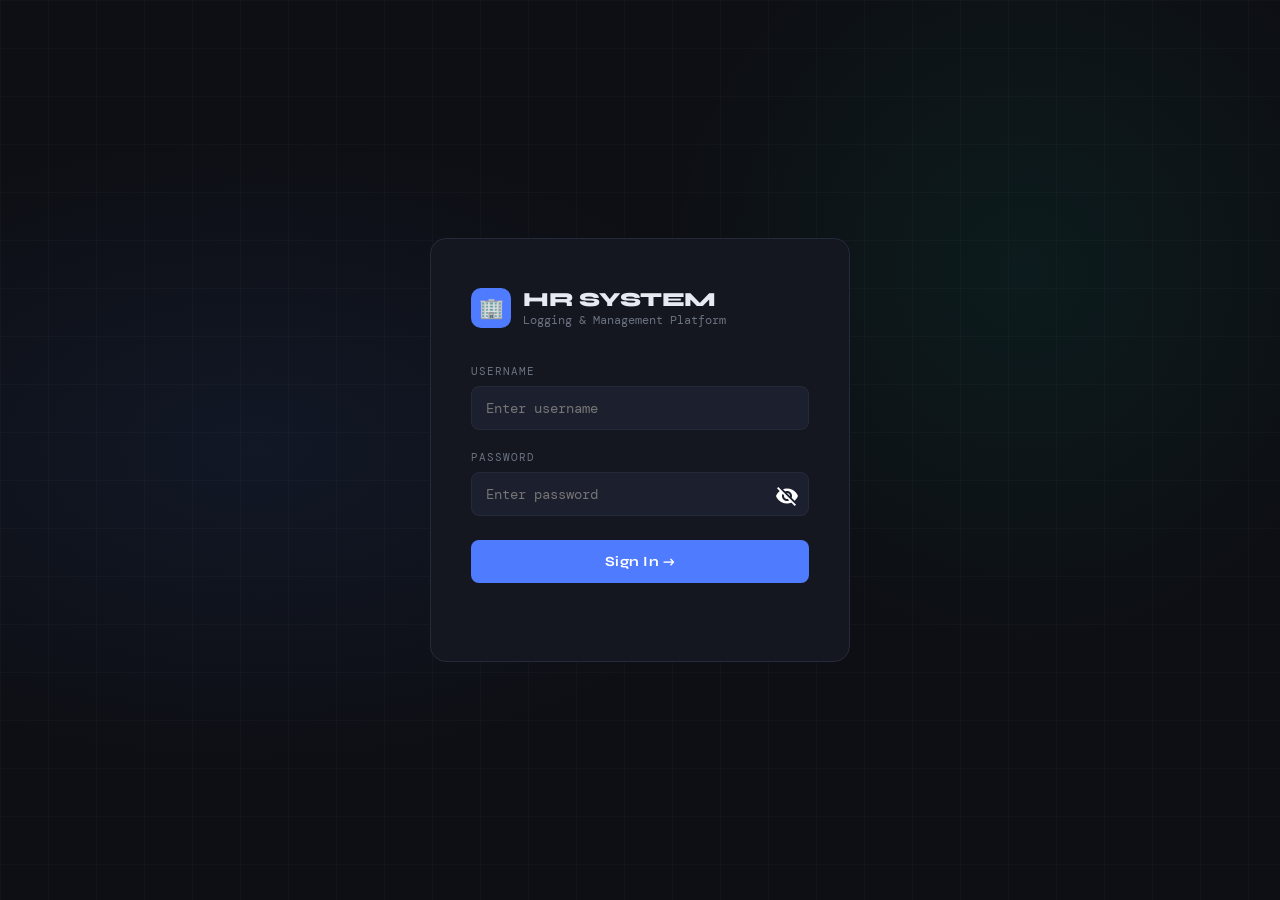
==== commit aa5b5076: "Fixes to UX" ====
--- a/frontend/index.html
+++ b/frontend/index.html
@@ -52,11 +52,6 @@
         </div>
         <button class="login-btn" onclick="doLogin()">Sign In →</button>
         <div class="login-error" id="login-err"></div>
-        <div class="login-hint">
-          <strong>admin</strong> / admin123 — System Admin<br />
-          <strong>hr_staff</strong> / hr123 — HR Manager<br />
-          <strong>john_doe</strong> / employee123 — Employee
-        </div>
       </div>
     </div>
 
@@ -433,11 +428,16 @@
         <div class="form-row-2">
           <div class="form-row">
             <label class="form-label">Department</label>
-            <input
-              class="form-input"
-              id="u-dept"
-              placeholder="e.g. Engineering"
-            />
+            <select class="form-select" id="u-dept">
+              <option value="Engineering">Engineering</option>
+              <option value="Marketing">Marketing</option>
+              <option value="Development">Development</option>
+              <option value="HR">HR</option>
+              <option value="IT">IT</option>
+              <option value="Finance">Finance</option>
+              <option value="Operations">Operations</option>
+              <option value="Research">Research</option>
+            </select>
           </div>
           <div class="form-row">
             <label class="form-label">Email</label>
@@ -448,6 +448,15 @@
             />
           </div>
         </div>
+        <div
+          id="u-error"
+          style="
+            color: var(--danger);
+            font-size: 12px;
+            min-height: 16px;
+            margin-bottom: 4px;
+          "
+        ></div>
         <div class="modal-actions">
           <button class="btn btn-ghost" onclick="closeModal('modal-user')">
             Cancel
@@ -684,11 +693,16 @@
           </div>
           <div class="form-row">
             <label class="form-label">Department</label>
-            <input
-              class="form-input"
-              id="eu-dept"
-              placeholder="e.g. Engineering"
-            />
+            <select class="form-select" id="eu-dept">
+              <option value="Engineering">Engineering</option>
+              <option value="Marketing">Marketing</option>
+              <option value="Development">Development</option>
+              <option value="HR">HR</option>
+              <option value="IT">IT</option>
+              <option value="Finance">Finance</option>
+              <option value="Operations">Operations</option>
+              <option value="Research">Research</option>
+            </select>
           </div>
         </div>
         <div class="form-row">
@@ -888,7 +902,8 @@
         const isReauthEndpoint =
           path === "/api/login" ||
           path.includes("/review") ||
-          (path.startsWith("/api/users/") && method === "PUT");
+          (path.startsWith("/api/users/") &&
+            (method === "PUT" || method === "DELETE"));
         if (r.status === 401 && !isReauthEndpoint) {
           doLogout();
           toast("Session expired. Please log in again.", "error");
@@ -901,6 +916,150 @@
 
         return r.json();
       }
+      // ── INPUT VALIDATION ────────────────────────────────────────────────────────────────────
+      const PATTERNS = {
+        name: /^[a-zA-Z\s]{3,100}$/,
+        username: /^[a-zA-Z0-9_]{3,30}$/,
+        email: /^[a-zA-Z0-9._%+-]+@[a-zA-Z0-9.-]+\.[a-zA-Z]{2,}$/,
+        password: /^(?=.*[A-Z])(?=.*[a-z])(?=.*[0-9])(?=.*[!@#$%^&*]).{8,}$/,
+      };
+
+      // Shows error inside the modal instead of alert()
+      function showModalError(errorId, message) {
+        const el = document.getElementById(errorId);
+        if (el) el.textContent = message;
+      }
+
+      function validateUserFields(ids, isEdit = false) {
+        const errorId = ids.error;
+        const name = document.getElementById(ids.name).value.trim();
+        const username = document.getElementById(ids.username).value.trim();
+        const email = document.getElementById(ids.email).value.trim();
+        const password = document.getElementById(ids.password).value.trim();
+        const confirm = ids.confirm
+          ? document.getElementById(ids.confirm).value.trim()
+          : null;
+
+        // Clear previous error
+        showModalError(errorId, "");
+
+        if (!name || !PATTERNS.name.test(name)) {
+          showModalError(
+            errorId,
+            "Invalid name. Must be at least 3 characters and contain only letters.",
+          );
+          return false;
+        }
+        if (!username || !PATTERNS.username.test(username)) {
+          showModalError(
+            errorId,
+            "Invalid username. Must be 3–30 characters using only letters, numbers, and underscores.",
+          );
+          return false;
+        }
+        if (!email || !PATTERNS.email.test(email)) {
+          showModalError(errorId, "Invalid email format.");
+          return false;
+        }
+
+        // Password required on create; on edit only validate if something was typed
+        if (!isEdit || password.length > 0) {
+          if (!PATTERNS.password.test(password)) {
+            showModalError(
+              errorId,
+              "Password must be at least 8 characters with uppercase, lowercase, a number, and a special character.",
+            );
+            return false;
+          }
+          if (confirm !== null && password !== confirm) {
+            showModalError(errorId, "Passwords do not match.");
+            return false;
+          }
+        }
+
+        return true;
+      }
+
+      // ── Create user ───────────────────────────────────────────────────────────────
+      async function saveUser() {
+        const valid = validateUserFields(
+          {
+            name: "u-name",
+            username: "u-username",
+            email: "u-email",
+            password: "u-password",
+            error: "u-error",
+          },
+          false,
+        );
+
+        if (!valid) return; // stops here — modal stays open with error shown
+
+        const res = await api("/api/users", "POST", {
+          full_name: $("u-name").value,
+          username: $("u-username").value,
+          password: $("u-password").value,
+          role: $("u-role").value,
+          department: $("u-dept").value,
+          email: $("u-email").value,
+          admin_id: currentUser._id,
+        });
+        if (res.error) {
+          showModalError("u-error", res.error);
+          return;
+        }
+        toast("✅ User created");
+        closeModal("modal-user");
+        loadUsers();
+      }
+
+      // ── Edit user ─────────────────────────────────────────────────────────────────
+      async function submitEditUser() {
+        const valid = validateUserFields(
+          {
+            name: "eu-name",
+            username: "eu-username",
+            email: "eu-email",
+            password: "eu-new-password",
+            confirm: "eu-confirm-password",
+            error: "eu-error",
+          },
+          true,
+        );
+
+        if (!valid) return; // stops here — modal stays open with error shown
+
+        const id = $("eu-id").value;
+        const newPw = $("eu-new-password").value.trim();
+        const payload = {
+          full_name: $("eu-name").value.trim(),
+          username: $("eu-username").value.trim(),
+          role: $("eu-role").value,
+          department: $("eu-dept").value.trim(),
+          email: $("eu-email").value.trim(),
+        };
+        if (newPw) payload.password = newPw;
+
+        // ... rest of your existing submitEditUser API call
+      }
+
+      // ── Edit user ─────────────────────────────────────────────────────────────────
+      document
+        .querySelector("#modal-edit-user .btn-primary")
+        .addEventListener("click", function () {
+          const valid = validateUserFields(
+            {
+              name: "eu-name",
+              username: "eu-username",
+              email: "eu-email",
+              password: "eu-new-password",
+              confirm: "eu-confirm-password",
+            },
+            true,
+          ); // isEdit = true → password optional
+
+          if (valid) submitEditUser();
+        });
 
       // ── AUTH ─────────────────────────────────────────────────────────────────────
       async function doLogin() {
@@ -1011,7 +1170,7 @@
         $(`page-${name}`).classList.add("active");
         const items = document.querySelectorAll(".nav-item");
         items.forEach((i) => {
-          if (i.getAttribute("onclick")?.includes(name))
+          if (i.getAttribute("onclick")?.includes(`'${name}'`))
             i.classList.add("active");
         });
 
@@ -1436,10 +1595,31 @@
       }
 
       async function deleteUser(id, name) {
-        if (!confirm(`Delete user "${name}"?`)) return;
-        await api(`/api/users/${id}`, "DELETE");
-        toast(`🗑️ Deleted ${name}`);
-        loadUsers();
+        // First, a standard confirmation to prevent accidental clicks
+        if (
+          !confirm(
+            `Are you absolutely sure you want to delete user "${name}"? This action cannot be undone.`,
+          )
+        )
+          return;
+
+        // Use the existing reauth modal logic
+        promptReauth(
+          `Security Check: Enter your admin password to confirm the deletion of user "${name}".`,
+          async (password) => {
+            const res = await api(`/api/users/${id}`, "DELETE", {
+              reauth_password: password,
+            });
+
+            if (res.error) {
+              toast(res.error, "error");
+              return;
+            }
+
+            toast(`🗑️ Successfully deleted ${name}`);
+            loadUsers(); // Refresh the table
+          },
+        );
       }
 
       // ── ADMIN: LOGS ───────────────────────────────────────────────────────────────
--- a/frontend/index.css
+++ b/frontend/index.css
@@ -832,4 +832,96 @@
       .info-val {
         font-size: 14px;
         color: var(--text);
-      }+      }
+
+      #error-page {
+  display: flex;
+  justify-content: center;
+  align-items: center;
+  height: 100vh;
+  background: var(--bg);
+}
+
+.error-card {
+  background: var(--surface);
+  border: 1px solid var(--border);
+  border-radius: 16px;
+  padding: 48px 40px;
+  width: 420px;
+  text-align: center;
+  animation: fadeUp 0.5s ease both;
+}
+
+@keyframes fadeUp {
+  from {
+    opacity: 0;
+    transform: translateY(24px);
+  }
+  to {
+    opacity: 1;
+    transform: translateY(0);
+  }
+}
+
+.error-logo {
+  display: flex;
+  align-items: center;
+  justify-content: center;
+  gap: 12px;
+  margin-bottom: 24px;
+}
+
+.error-logo-icon {
+  width: 40px;
+  height: 40px;
+  background: var(--accent);
+  border-radius: 50%;
+  display: flex;
+  align-items: center;
+  justify-content: center;
+  font-size: 20px;
+}
+
+.error-logo h1 {
+  font-family: var(--display);
+  font-size: 24px;
+  font-weight: 700;
+}
+
+.error-details {
+  font-size: 14px;
+  color: var(--muted);
+  margin-bottom: 24px;
+}
+
+.error-details a {
+  color: var(--accent);
+  text-decoration: none;
+}
+
+.error-actions {
+  display: flex;
+  gap: 10px;
+  justify-content: center;
+}
+
+.error-actions .btn {
+  width: 150px;
+  padding: 12px;
+}
+
+.error-actions .btn-ghost {
+  background: transparent;
+  border: 1px solid var(--border);
+  color: var(--muted);
+}
+
+.error-actions .btn-primary {
+  background: var(--accent);
+  color: white;
+}
+
+.error-actions .btn-ghost:hover,
+.error-actions .btn-primary:hover {
+  opacity: 0.85;
+}
